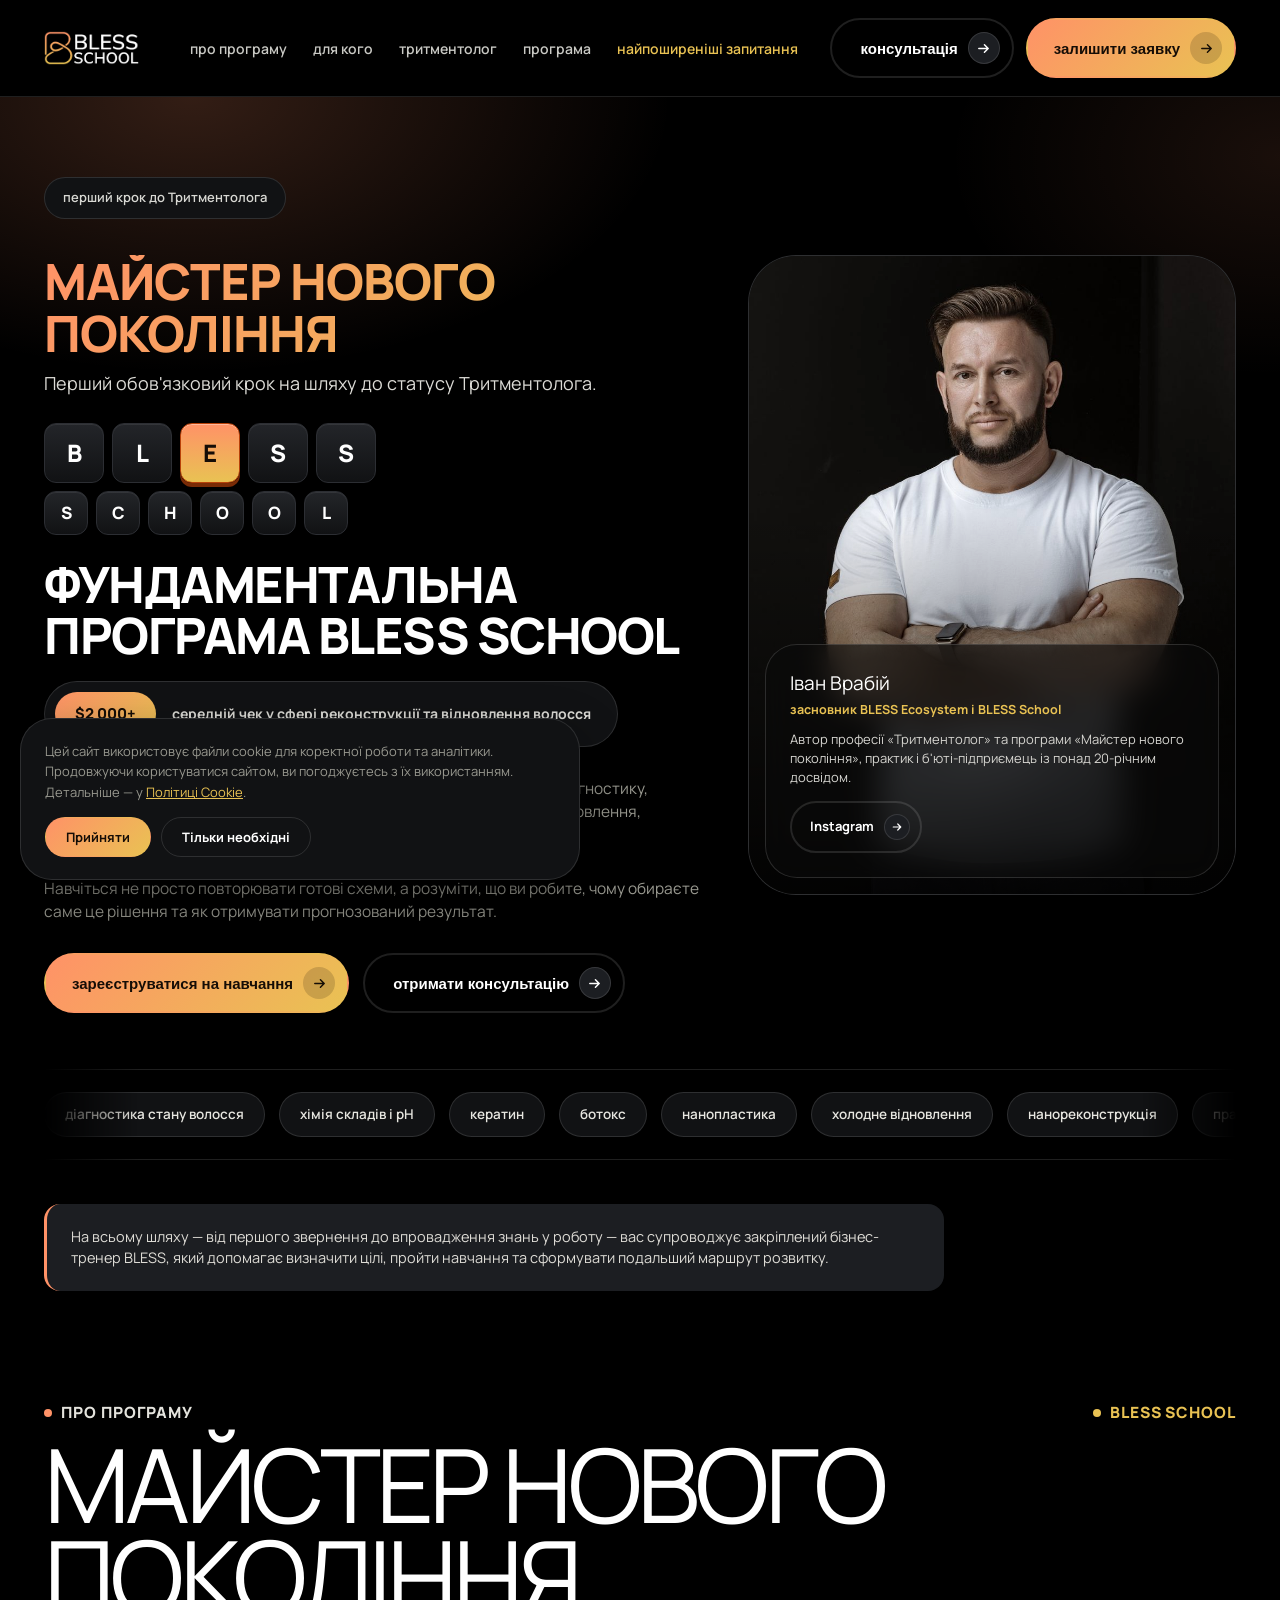
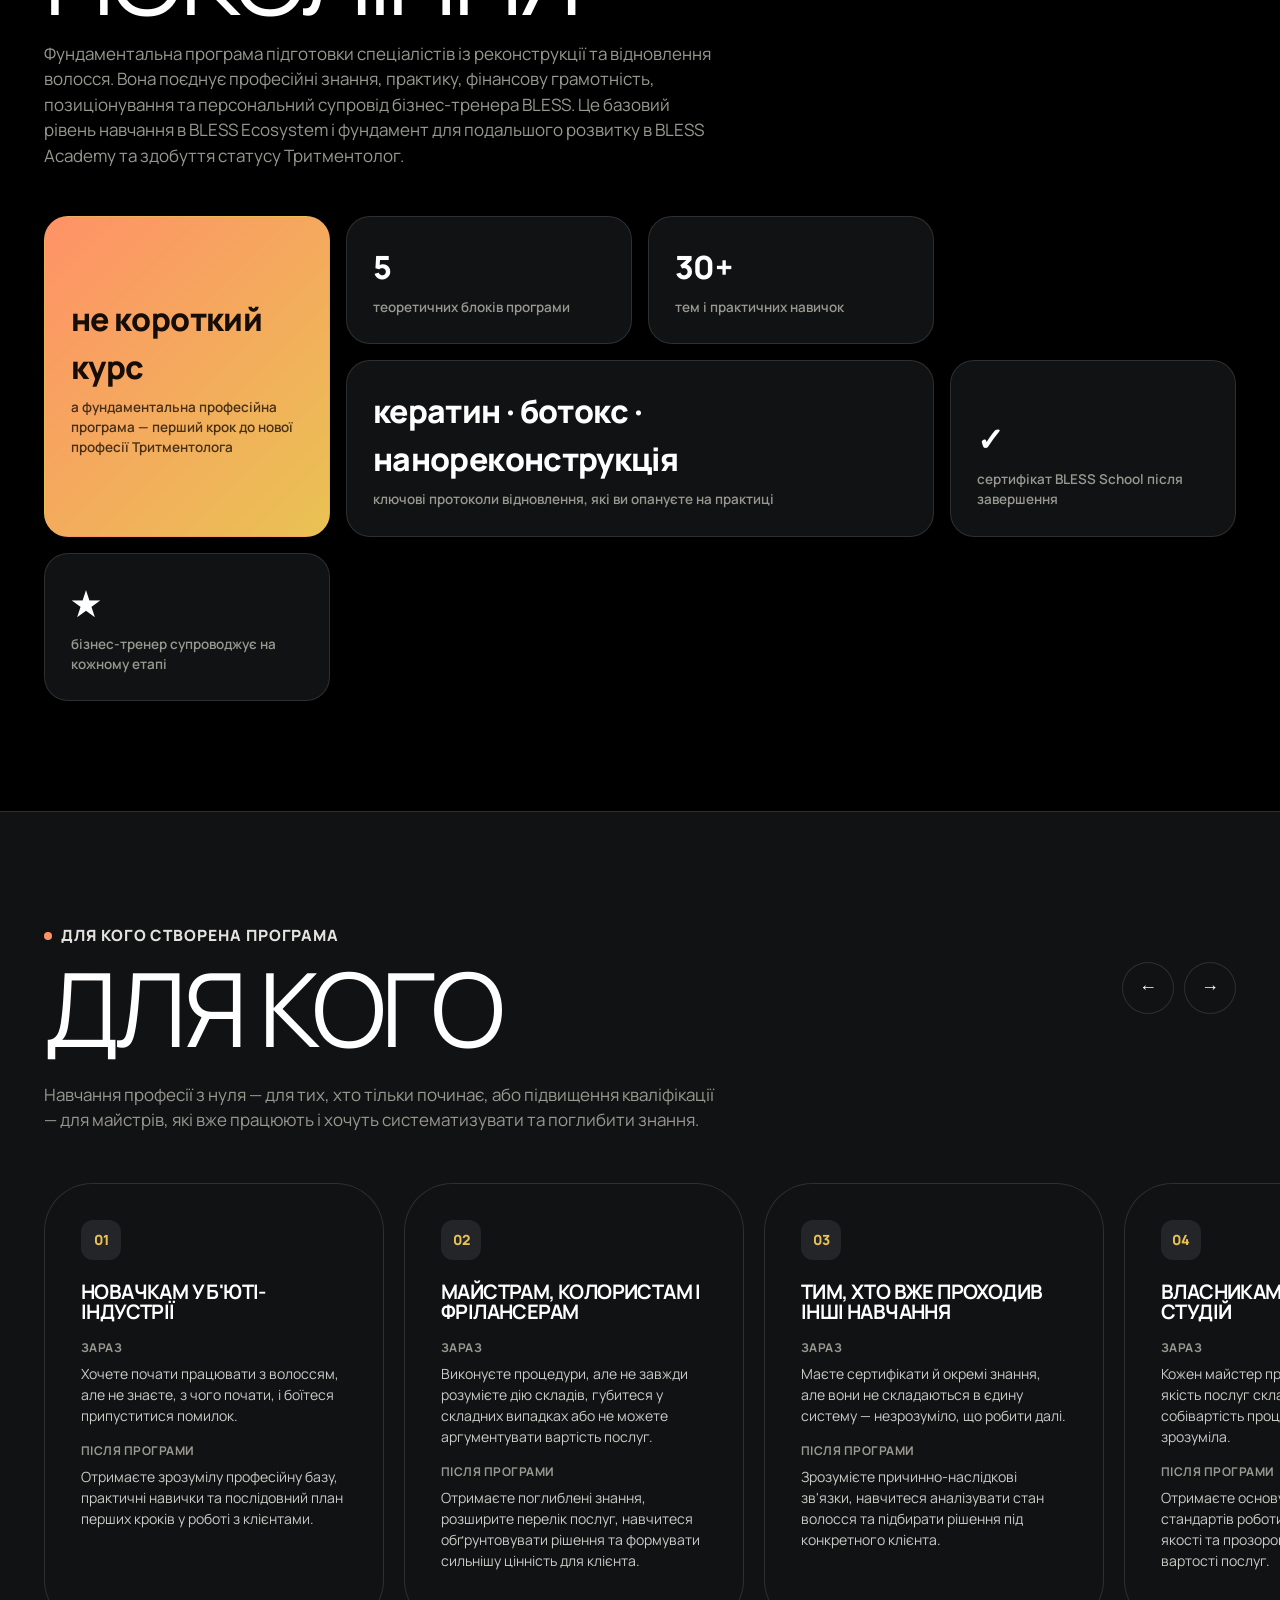
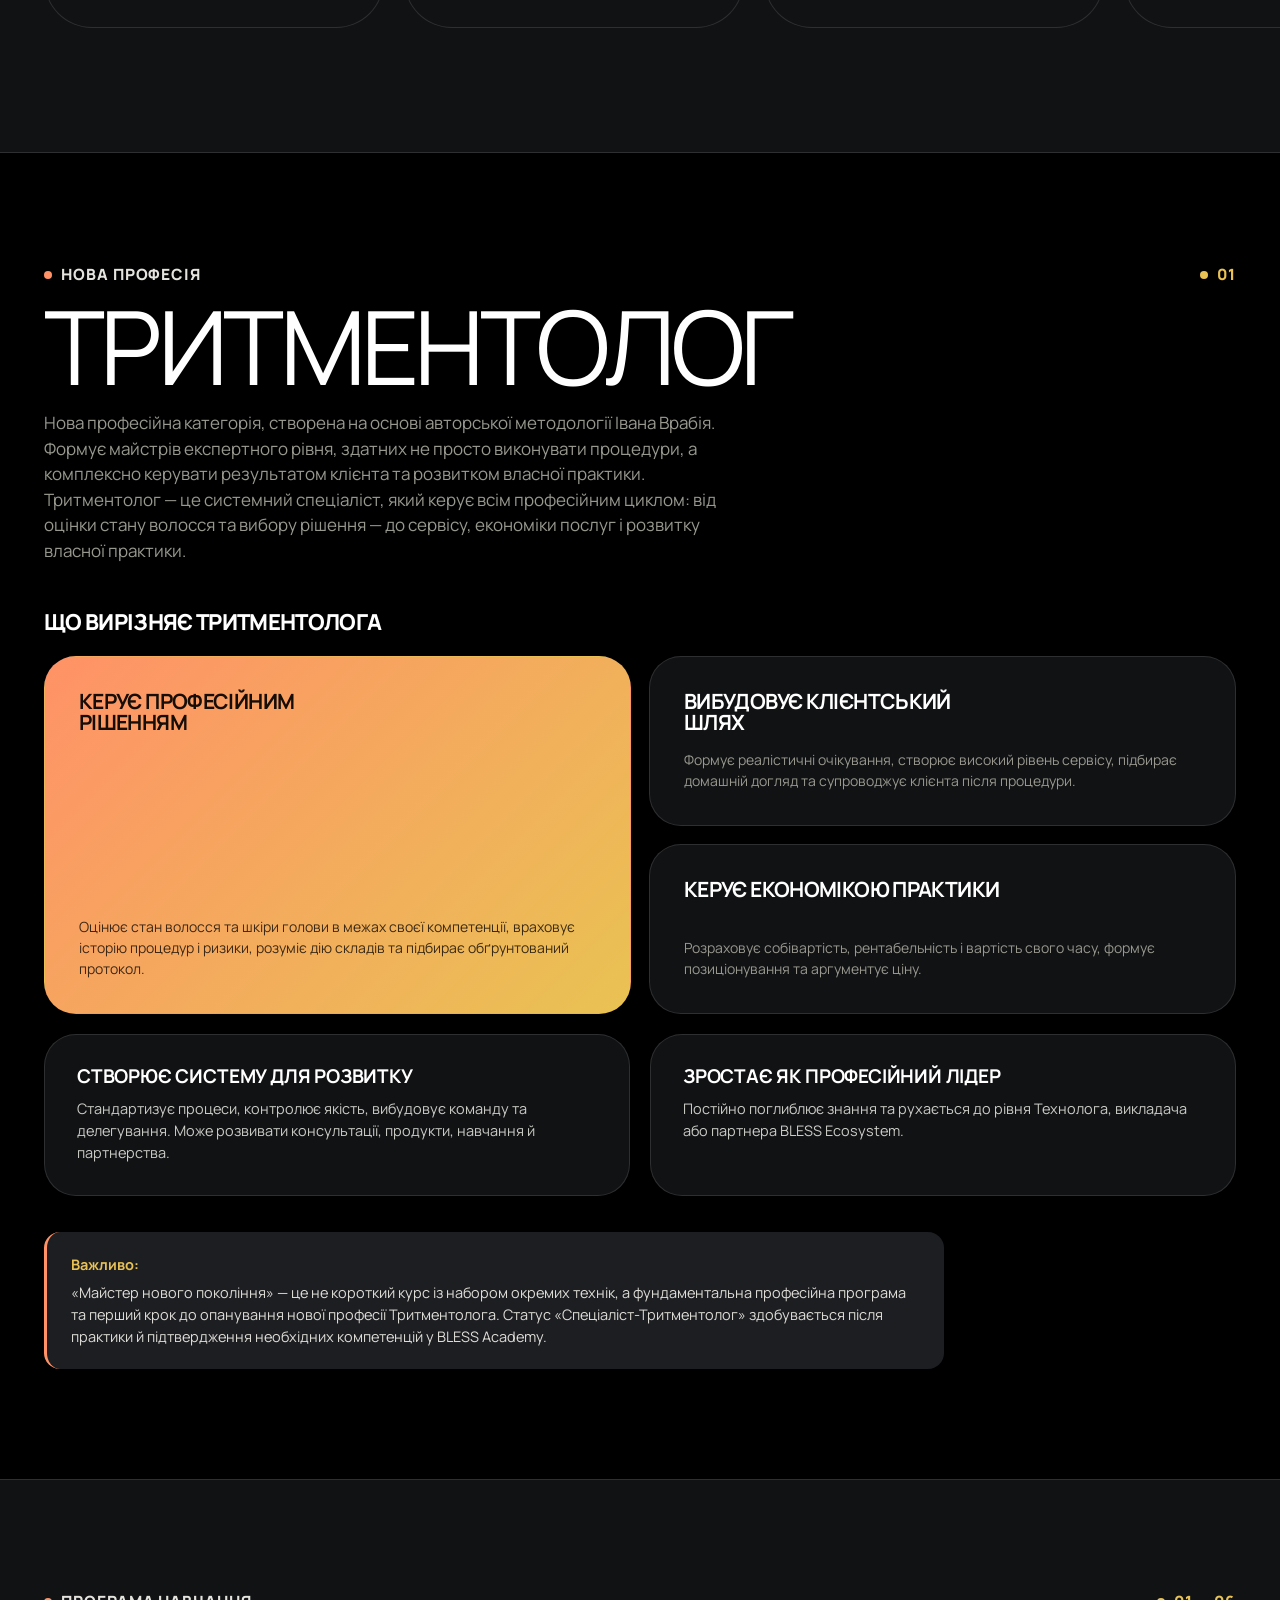
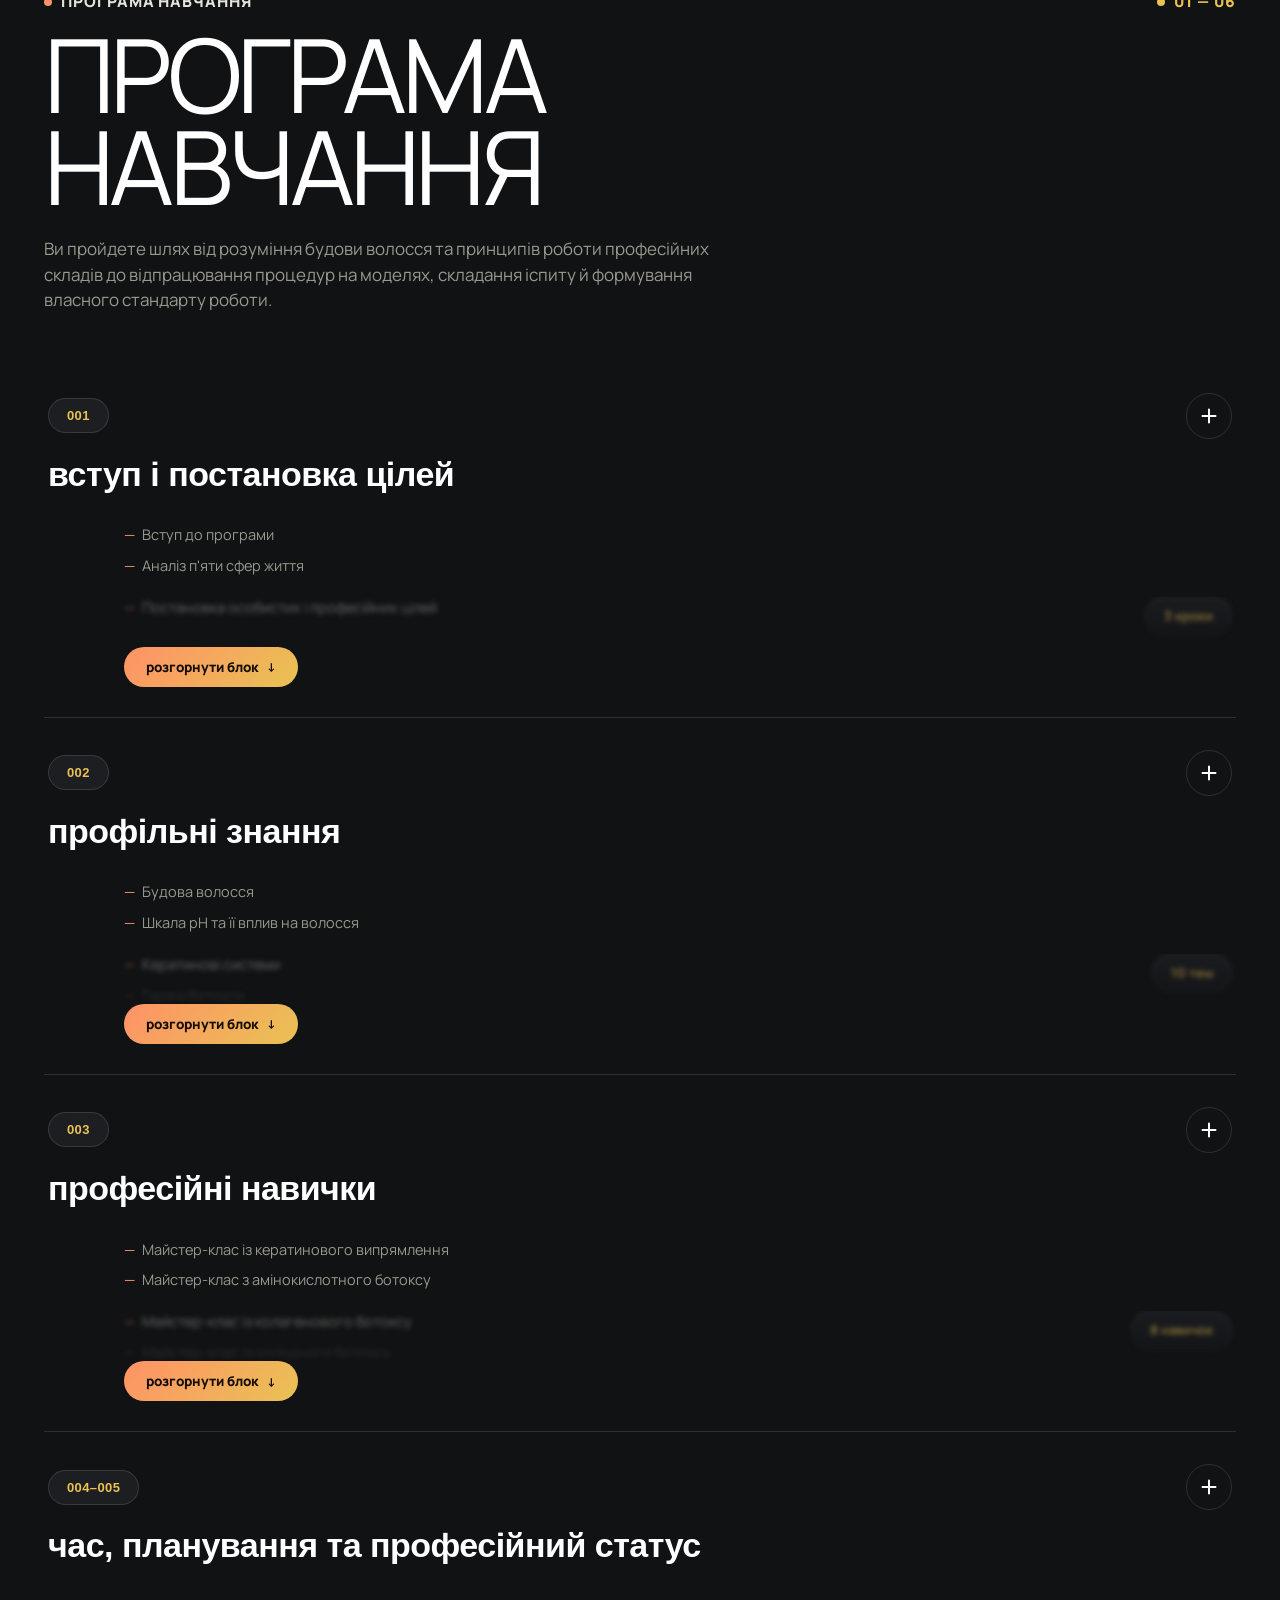
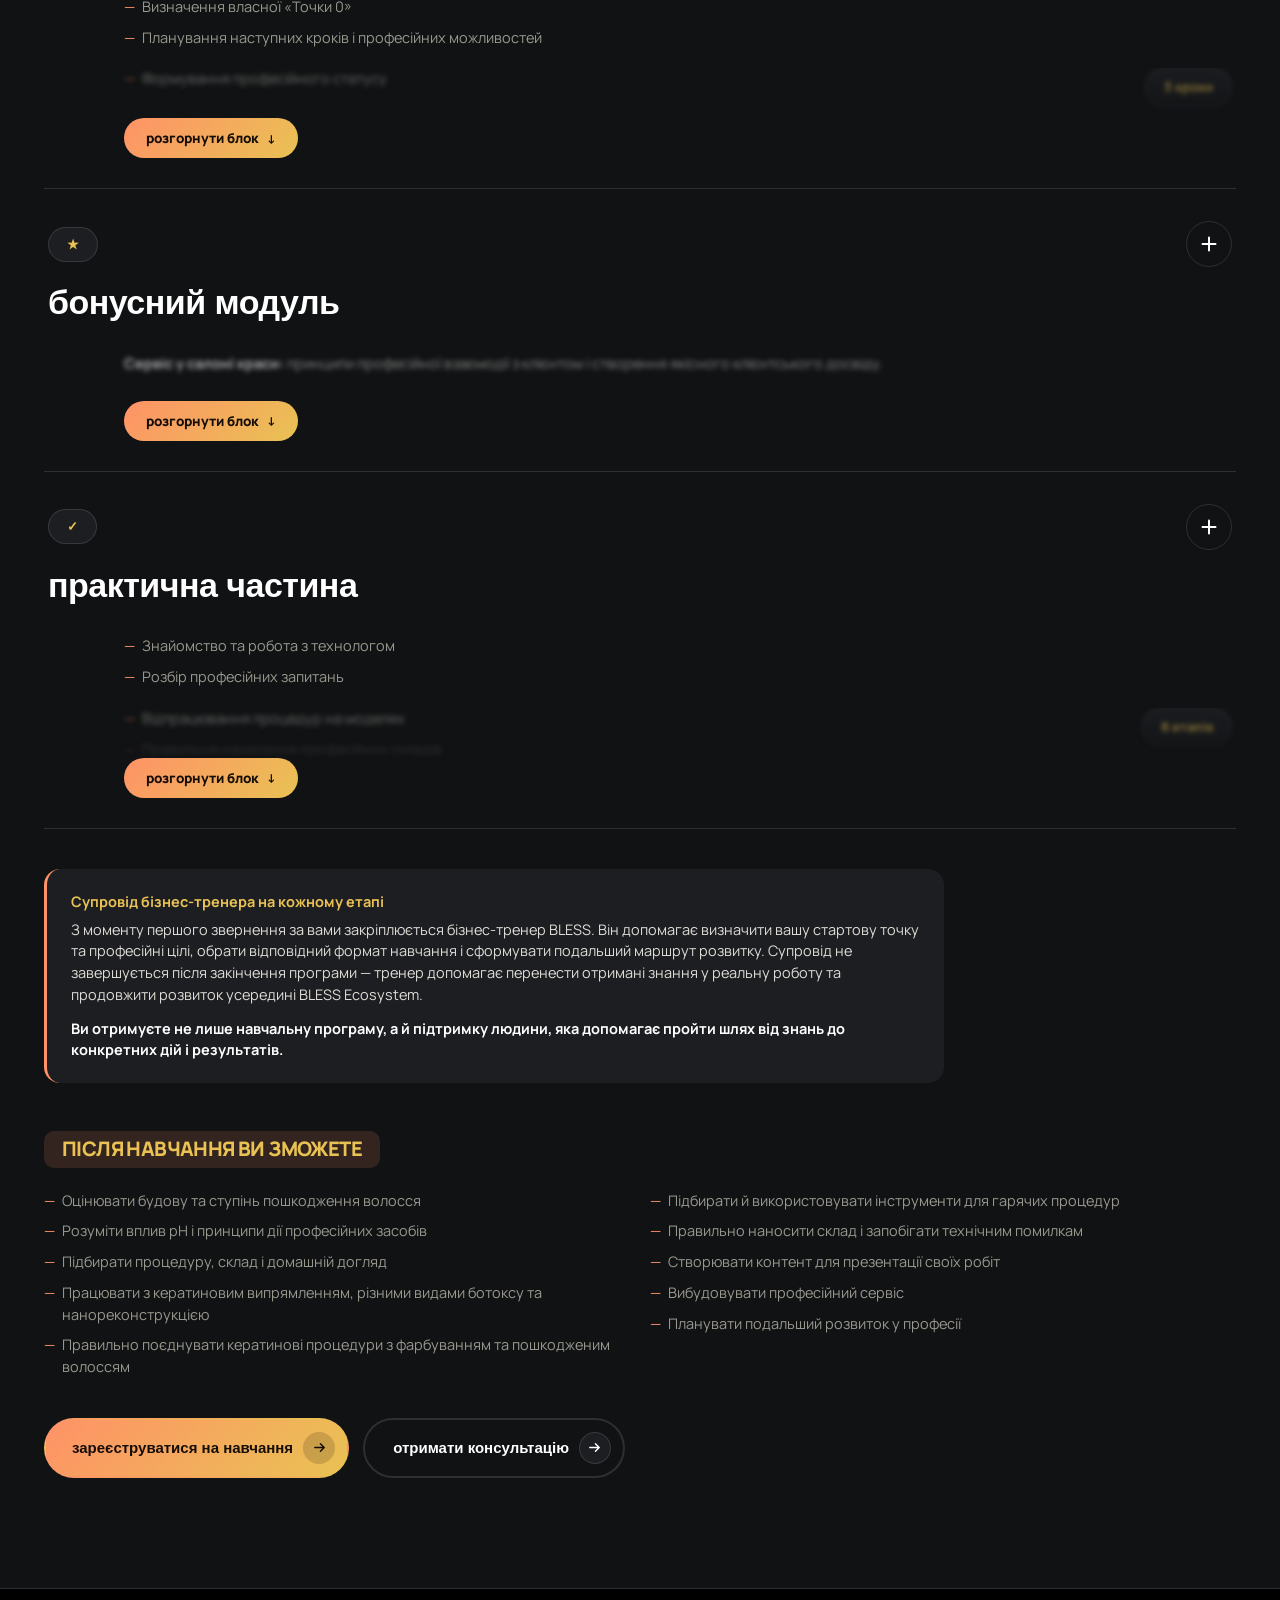
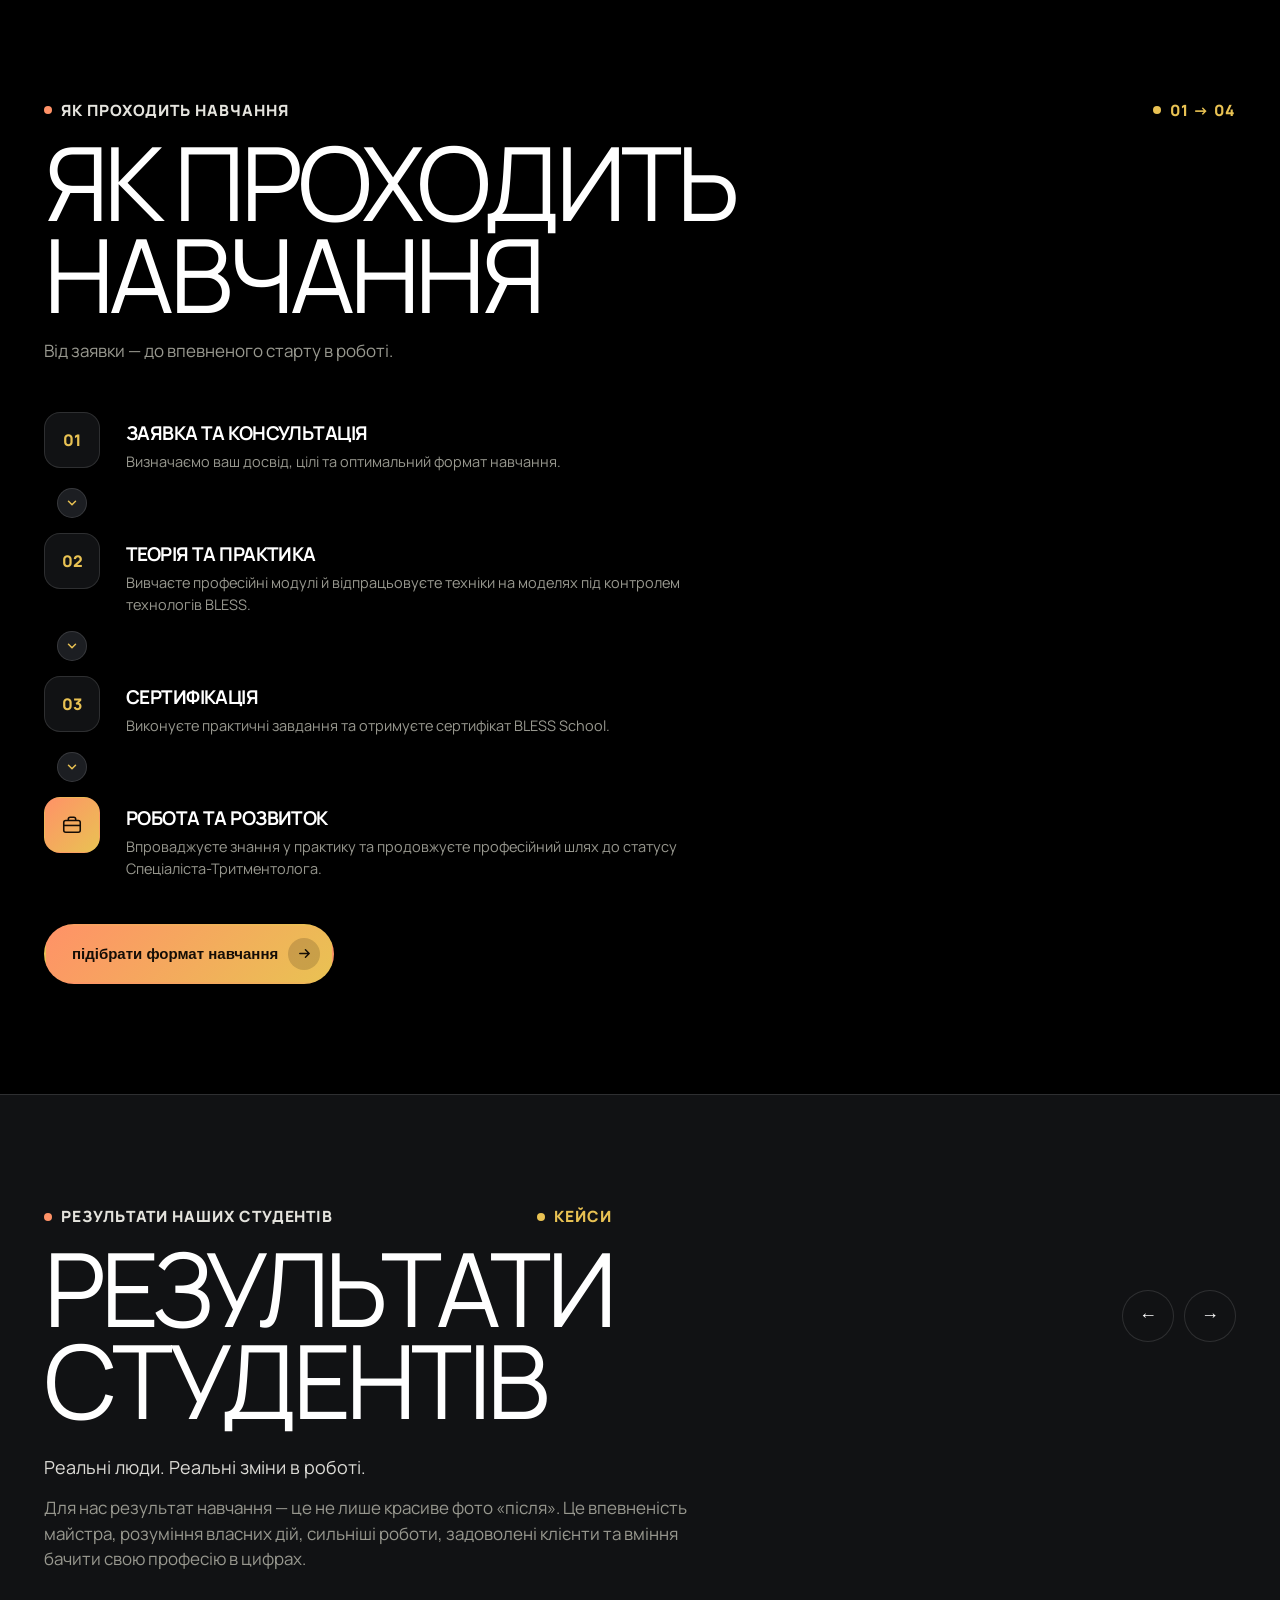
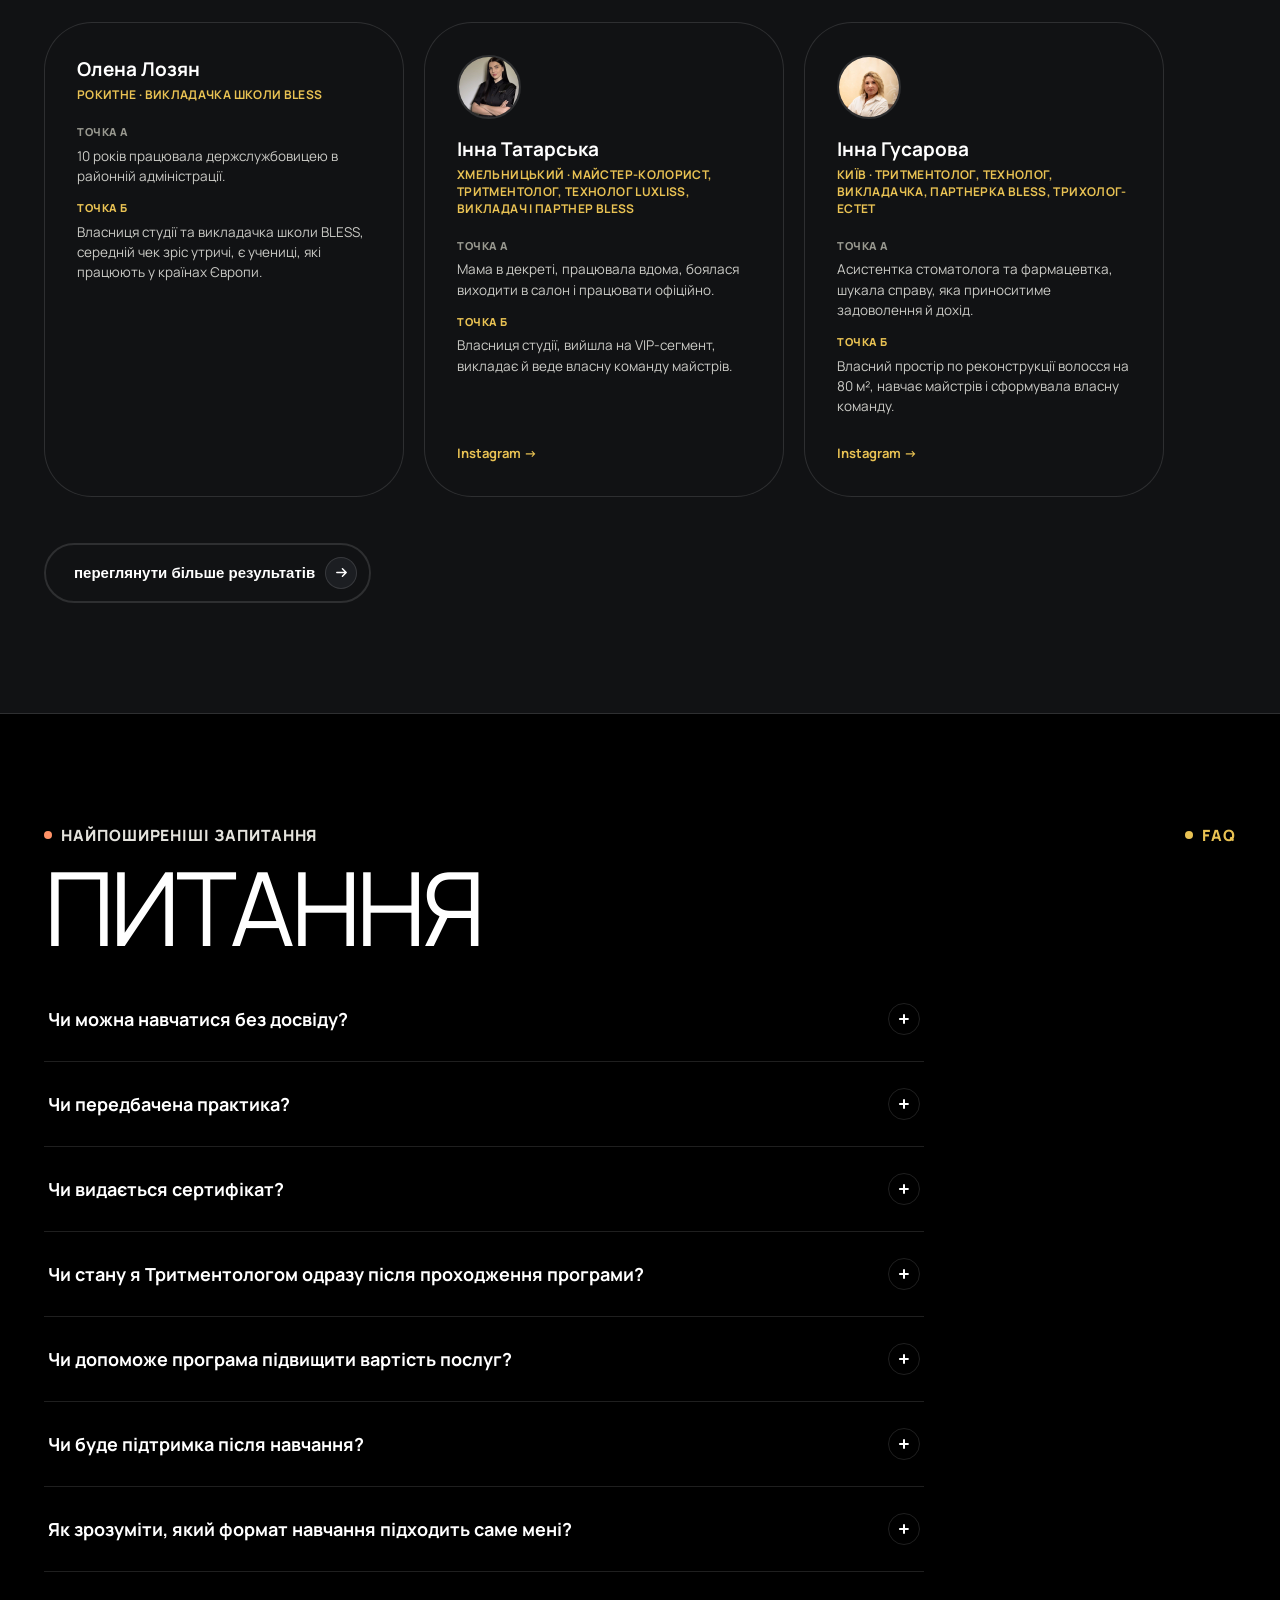
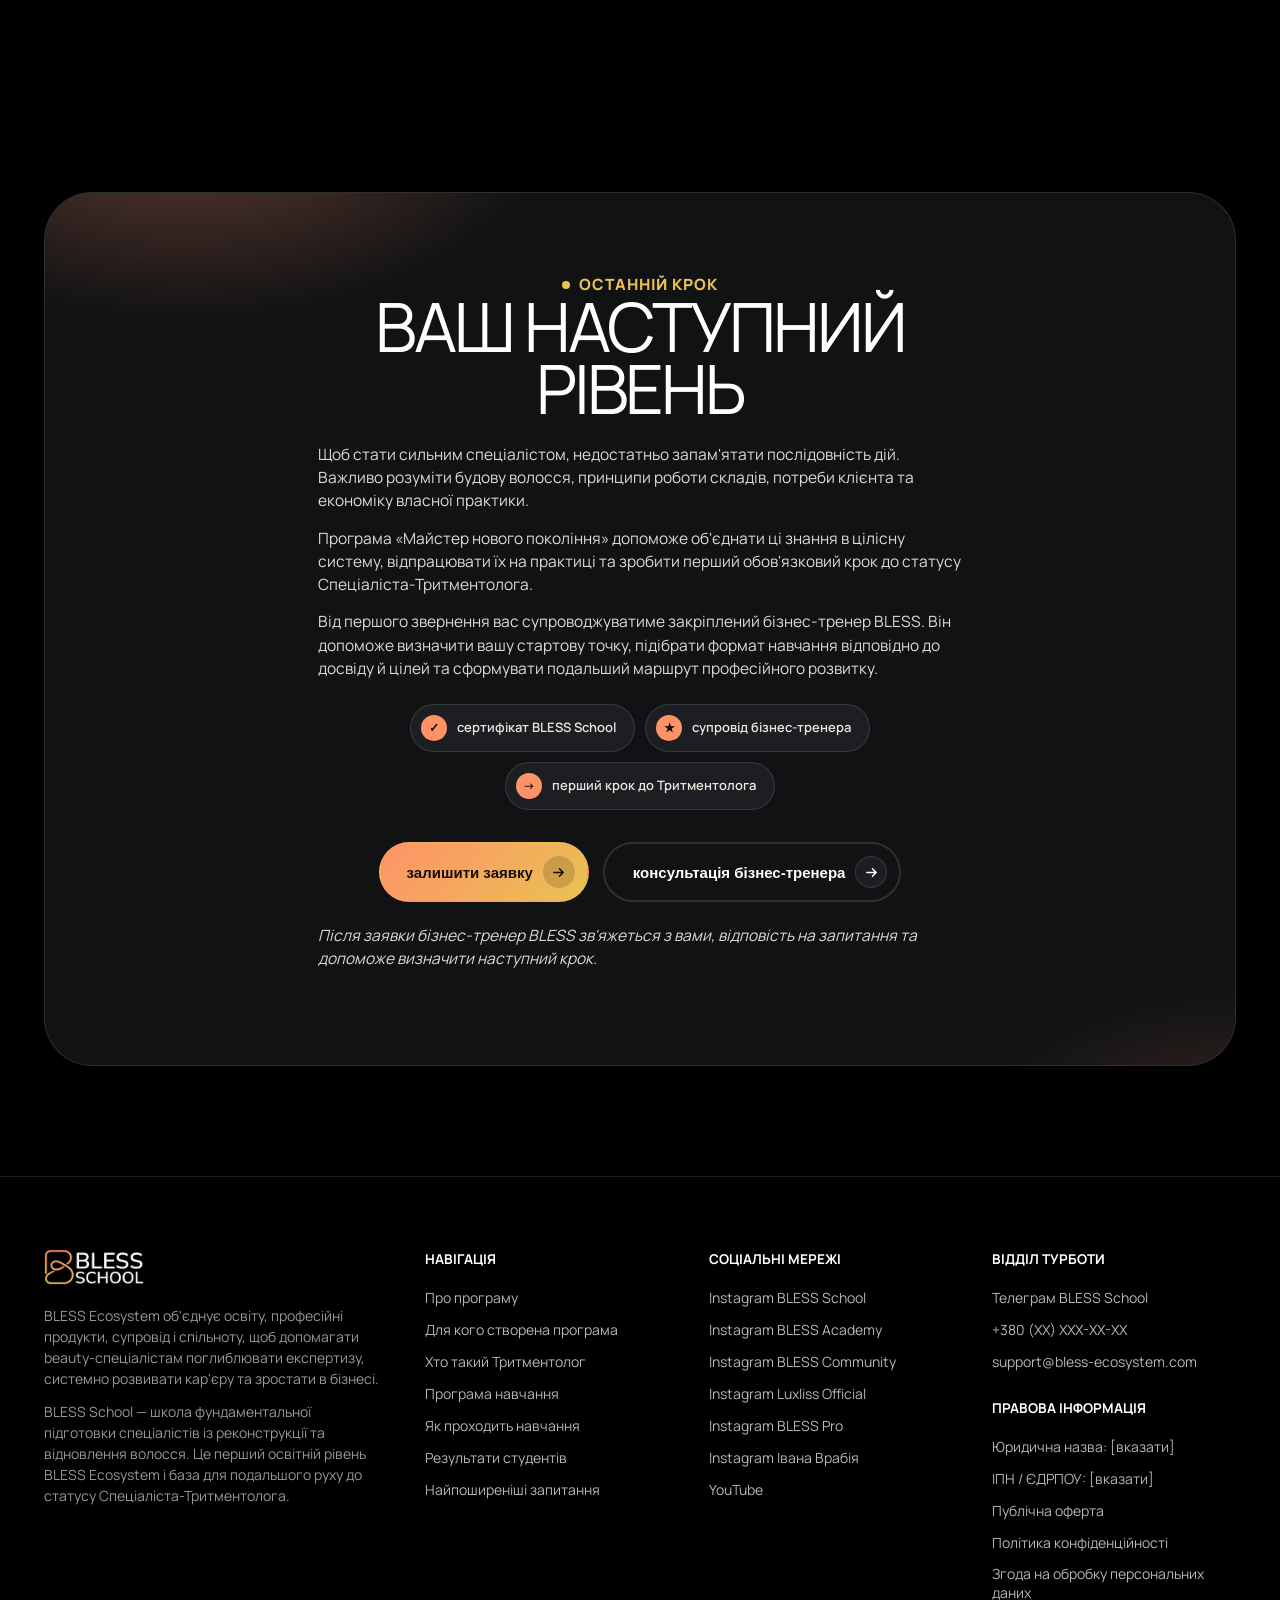
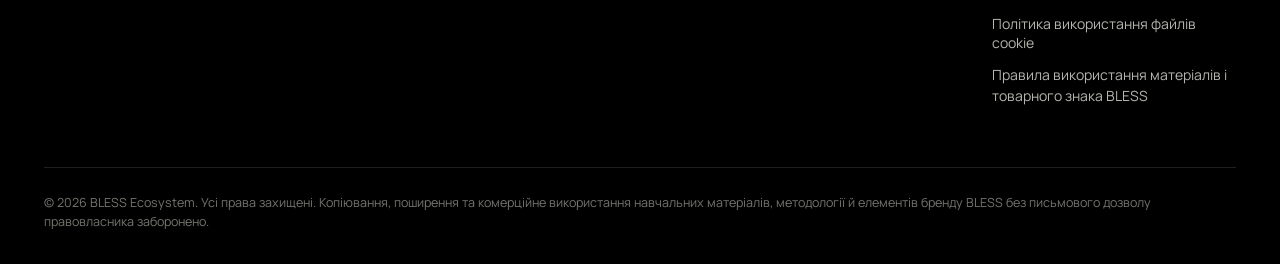
==== bless-school-deploy/index.html @ 89de27fa "Add files via upload" ====
<!DOCTYPE html>
<html lang="uk">
<head>
<meta charset="UTF-8">
<meta name="viewport" content="width=device-width, initial-scale=1.0">
<title>BLESS School — Майстер нового покоління</title>
<link rel="preconnect" href="https://fonts.googleapis.com">
<link href="https://fonts.googleapis.com/css2?family=Manrope:wght@400;500;600;700;800&display=swap" rel="stylesheet">
<style>
  :root{
    --black:#000000;
    --panel:#111214;
    --panel-2:#1c1e22;
    --panel-3:#232529;
    --line:rgba(255,255,255,0.12);
    --line-strong:rgba(255,255,255,0.22);
    --orange:#FF9267;
    --orange-2:#E9C253;
    --orange-soft:rgba(255,146,103,0.14);
    --grad-brand:linear-gradient(135deg, var(--orange), var(--orange-2));
    --white:#ffffff;
    --muted:#98988f;
    --ink:#150d06;
    --r-xl:48px; --r-lg:32px; --r-md:24px; --r-sm:16px; --pill:100px;
    --maxw:1240px;
    --ease:cubic-bezier(.16,.84,.44,1);
  }
  *{box-sizing:border-box; margin:0; padding:0;}
  html{scroll-behavior:smooth;}
  body{
    background:var(--black);
    color:var(--white);
    font-family:'Manrope', sans-serif;
    line-height:1.5;
    -webkit-font-smoothing:antialiased;
    overflow-x:hidden;
  }
  h1,h2,h3,h4{
    font-family:'Manrope', sans-serif;
    font-weight:800;
    line-height:1.02;
    letter-spacing:-0.03em;
    text-transform:uppercase;
  }
  a{color:inherit; text-decoration:none;}
  ul{list-style:none;}
  img{max-width:100%; display:block;}
  .wrap{max-width:var(--maxw); margin:0 auto; padding:0 24px;}
  section{padding:110px 0; position:relative;}
  section[id]{scroll-margin-top:100px;}

  /* accessibility / reading comfort */
  a:focus-visible, button:focus-visible, input:focus-visible{
    outline:2px solid var(--orange); outline-offset:3px; border-radius:6px;
  }
  @media (prefers-reduced-motion: reduce){
    *, *::before, *::after{
      animation-duration:.001ms !important; animation-iteration-count:1 !important;
      transition-duration:.001ms !important; scroll-behavior:auto !important;
    }
  }

  /* GIANT DISPLAY TITLE — used across all major section headings */
  .giant{
    font-weight:400; letter-spacing:-0.045em; line-height:0.9;
    font-size:clamp(40px,8vw,120px); text-transform:uppercase; margin-bottom:18px;
  }
  .section-sub{color:var(--muted); font-size:17px; max-width:680px; margin-bottom:48px;}
  .eyebrow-row{display:flex; justify-content:space-between; align-items:flex-end; margin-bottom:14px; flex-wrap:wrap; gap:12px;}
  .eyebrow{color:#e4e3dd; font-weight:800; font-size:15.5px; letter-spacing:0.06em; text-transform:uppercase; display:inline-flex; align-items:center; gap:9px;}
  .eyebrow::before{content:""; width:8px; height:8px; border-radius:50%; background:var(--orange); display:inline-block; flex-shrink:0;}
  .eyebrow.orange{color:var(--orange-2);}
  .eyebrow.orange::before{background:var(--orange-2);}

  /* REVEAL */
  [data-reveal]{opacity:0; transform:translateY(28px); transition:opacity .8s var(--ease), transform .8s var(--ease);}
  [data-reveal].in-view{opacity:1; transform:translateY(0);}

  /* BUTTONS — icon lives inside the pill, hover slides icon + lifts + lightens */
  .btn{
    display:inline-flex; align-items:center; justify-content:center; gap:10px;
    padding:12px 12px 12px 26px; border-radius:var(--pill); font-weight:700; font-size:15px;
    cursor:pointer; border:2px solid transparent; transition:.3s var(--ease); white-space:nowrap;
  }
  .btn-icon{
    display:inline-flex; align-items:center; justify-content:center;
    width:32px; height:32px; border-radius:50%; background:rgba(255,255,255,0.16); flex-shrink:0;
    transition:.3s var(--ease);
  }
  .btn-icon svg{width:15px; height:15px; transition:transform .3s var(--ease);}
  .btn-primary{background:var(--grad-brand); color:var(--ink); font-weight:800;}
  .btn-primary .btn-icon{background:rgba(21,13,6,0.16);}
  .btn-primary:hover{filter:brightness(1.06); transform:translateY(-3px); box-shadow:0 12px 28px rgba(255,146,103,0.38);}
  .btn-primary:hover .btn-icon{transform:translateX(3px); background:rgba(21,13,6,0.24);}
  .btn-outline{background:transparent; color:var(--white); border-color:var(--line); padding-left:28px;}
  .btn-outline .btn-icon{background:var(--panel-2); border:1px solid var(--line);}
  .btn-outline:hover{border-color:var(--orange); color:var(--white); transform:translateY(-3px); background:rgba(255,146,103,0.08);}
  .btn-outline:hover .btn-icon{background:var(--orange); border-color:var(--orange); color:var(--ink); transform:translateX(3px);}
  .btn-row{display:flex; gap:14px; flex-wrap:wrap; align-items:center;}

  /* KEYCAP */
  .keycap{
    border-radius:12px; flex-shrink:0;
    background:linear-gradient(180deg,var(--panel-3),var(--panel));
    border:1px solid #2c2e33;
    display:flex; align-items:center; justify-content:center;
    font-weight:800; color:var(--white);
    box-shadow: inset 0 1px 0 rgba(255,255,255,0.08), 0 4px 0 rgba(0,0,0,0.5);
    transition:transform .4s var(--ease);
  }
  .keycap.orange{background:linear-gradient(180deg,var(--orange),var(--orange-2)); color:var(--ink); border-color:#b84109; box-shadow: inset 0 1px 0 rgba(255,255,255,0.35), 0 4px 0 #7a2b06;}
  .keycap:hover{transform:translateY(-4px);}

  /* HEADER */
  header{
    position:sticky; top:0; z-index:50;
    background:rgba(0,0,0,0.82); backdrop-filter:blur(12px);
    border-bottom:1px solid var(--line);
  }
  .nav{display:flex; align-items:center; justify-content:space-between; padding:18px 24px; max-width:var(--maxw); margin:0 auto;}
  .logo{font-size:21px; font-weight:800; letter-spacing:-0.02em; text-transform:none;}
  .logo span{color:var(--orange);}
  .logo-link{display:flex; align-items:center;}
  .logo-img{height:34px; width:auto; display:block;}
  .nav-right{display:flex; align-items:center; gap:32px;}
  .nav-links{display:flex; gap:26px; font-size:14px; font-weight:600; color:#c9c9c4;}
  .nav-links a{transition:.2s;}
  .nav-links a:hover{color:var(--orange-2);}
  .nav-links a.active{color:var(--orange-2);}
  .nav-cta{display:flex; gap:12px;}
  .burger{display:none; flex-direction:column; gap:5px; cursor:pointer; background:none; border:none; position:relative; z-index:61; padding:6px;}
  .burger span{width:22px; height:2px; background:var(--white); display:block; transition:.3s var(--ease);}

  /* HERO */
  .hero{
    padding:80px 0 0;
    position:relative; overflow:hidden;
    background:
      radial-gradient(ellipse 800px 460px at 15% 0%, rgba(255,146,103,0.20), transparent 60%),
      radial-gradient(ellipse 600px 400px at 100% 5%, rgba(255,146,103,0.10), transparent 55%),
      var(--black);
  }
  .hero-top{display:flex; justify-content:space-between; align-items:center; margin-bottom:36px; gap:20px; flex-wrap:wrap;}
  .hero-badge{
    background:var(--panel); border:1px solid var(--line); border-radius:var(--pill); padding:10px 18px;
    font-size:13px; font-weight:600; color:#d8d8d3;
  }

  .hero-grid{display:grid; grid-template-columns:1.15fr 0.85fr; gap:44px; align-items:start;}

  /* HERO KEYCAP WORD ART */
  .kw-row{display:flex; gap:8px; flex-wrap:wrap;}
  .kw-row .keycap{width:60px; height:60px; font-size:24px;}
  .kw-row.small .keycap{width:44px; height:44px; font-size:17px;}
  @keyframes floaty{0%,100%{transform:translateY(0);} 50%{transform:translateY(-8px);}}
  .kw-row .keycap{animation:floaty 4.5s ease-in-out infinite;}
  .kw-row .keycap:nth-child(2n){animation-delay:.3s;}
  .kw-row .keycap:nth-child(3n){animation-delay:.6s;}
  .kw-row .keycap:nth-child(4n){animation-delay:.9s;}

  .hero-kicker{
    font-size:clamp(30px,4.6vw,50px); font-weight:800; text-transform:uppercase; letter-spacing:-0.02em;
    line-height:1.05; margin-bottom:10px;
    background:var(--grad-brand); -webkit-background-clip:text; background-clip:text; color:transparent;
  }
  .hero h1{font-size:clamp(32px,4.6vw,50px); margin:24px 0 20px; font-weight:800;}
  .hero-lead{font-size:18px; color:#dcdbd6; margin-bottom:26px;}
  .hero-desc{font-size:15.5px; color:var(--muted); margin-bottom:30px;}
  .stat-card{
    display:inline-flex; align-items:center; gap:16px;
    background:var(--panel); border:1px solid var(--line); border-radius:var(--pill);
    padding:10px 26px 10px 10px; margin-bottom:30px;
  }
  .stat-card .num{
    background:var(--grad-brand); color:var(--ink); font-weight:800; font-size:15px;
    border-radius:var(--pill); padding:11px 20px; white-space:nowrap;
  }
  .stat-card span{font-size:14px; color:#dcdbd6; font-weight:700;}

  /* HERO PHOTO */
  .hero-photo{
    position:relative; border-radius:var(--r-xl); overflow:hidden;
    min-height:640px; background:var(--panel); border:1px solid var(--line);
  }
  .hero-photo img{position:absolute; inset:0; width:100%; height:100%; object-fit:cover; filter:saturate(0.9) contrast(1.05);}
  .hero-photo::after{
    content:""; position:absolute; inset:0;
    background:linear-gradient(180deg, rgba(0,0,0,0) 40%, rgba(0,0,0,0.85) 100%);
  }
  .hero-photo-plate{
    position:absolute; left:16px; right:16px; bottom:16px; z-index:2;
    background:rgba(10,10,10,0.6); backdrop-filter:blur(16px); -webkit-backdrop-filter:blur(16px);
    border:1px solid rgba(255,255,255,0.14); border-radius:var(--r-lg);
    padding:24px;
  }
  .hero-photo-plate .expert-name{font-size:19px; margin-bottom:4px;}
  .hero-photo-plate .expert-role{color:var(--orange-2); font-size:12.5px; font-weight:700; margin-bottom:10px;}
  .hero-photo-plate p{color:#d6d5d0; font-size:13px; margin-bottom:14px; line-height:1.45;}
  .hero-photo-plate .btn{padding:11px 10px 11px 18px; font-size:13px;}
  .hero-photo-plate .btn-icon{width:26px; height:26px;}
  .hero-photo-plate .btn-icon svg{width:12px; height:12px;}

  /* MARQUEE */
  .marquee-wrap{
    overflow:hidden; margin-top:56px; border-top:1px solid var(--line); border-bottom:1px solid var(--line);
    padding:22px 0; -webkit-mask-image:linear-gradient(90deg,transparent,#000 8%,#000 92%,transparent);
    mask-image:linear-gradient(90deg,transparent,#000 8%,#000 92%,transparent);
  }
  .marquee-track{display:flex; gap:14px; width:max-content; animation:marquee 28s linear infinite;}
  .marquee-wrap:hover .marquee-track{animation-play-state:paused;}
  @keyframes marquee{from{transform:translateX(0);} to{transform:translateX(-50%);}}
  .pill{
    background:var(--panel); border:1px solid var(--line); border-radius:var(--pill);
    padding:11px 20px; font-size:13.5px; font-weight:600; color:#e7e6e0; white-space:nowrap;
  }

  /* highlighted heading — marks copy the source doc flagged to stand out visually */
  .hl-heading{
    display:inline-block; background:var(--orange-soft); color:var(--orange-2);
    padding:8px 18px; border-radius:10px; margin:48px 0 22px; font-size:20px;
  }
  .accent-note{
    display:flex; gap:14px; background:var(--panel-2); border-left:3px solid var(--orange);
    border-radius:var(--r-sm); padding:22px 24px; font-size:14.5px; color:#dedcd6;
  }

  /* GENERIC GRID */
  .grid-3{display:grid; grid-template-columns:repeat(3,1fr); gap:20px;}
  .grid-2{display:grid; grid-template-columns:repeat(2,1fr); gap:20px;}
  .card{
    background:var(--panel); border:1px solid var(--line); border-radius:var(--r-lg);
    padding:32px; transition:.35s var(--ease);
  }
  .card:hover{border-color:rgba(255,146,103,0.5); transform:translateY(-6px); background:var(--panel-2);}
  .card .cnum{margin-bottom:20px; width:44px; height:44px; font-size:15px;}
  .card h4{font-size:19px; margin-bottom:12px; font-weight:700; letter-spacing:-0.01em;}
  .card .label{color:var(--muted); font-size:12.5px; font-weight:700; text-transform:uppercase; letter-spacing:.04em; margin-bottom:6px;}
  .card p{color:#cbcbc6; font-size:14.5px;}
  .card p + .label{margin-top:18px;}

  /* BENTO (три принципи / переваги) */
  .bento{
    display:grid; grid-template-columns:1fr 1fr; grid-template-rows:auto auto; gap:18px;
  }
  .bento .b-tall{grid-row:1/3;}
  .bento .b-card{
    background:var(--panel); border:1px solid var(--line); border-radius:var(--r-lg);
    padding:34px; display:flex; flex-direction:column; justify-content:space-between; min-height:170px;
    transition:.35s var(--ease);
  }
  .bento .b-card:hover{border-color:rgba(255,146,103,0.5); background:var(--panel-2);}
  .bento .b-card.orange{background:linear-gradient(135deg,var(--orange),var(--orange-2)); border-color:transparent;}
  .bento .b-card.orange p, .bento .b-card.orange h4{color:var(--ink);}
  .bento .b-card.orange p{opacity:.82;}
  .b-card h4{font-size:21px; margin-bottom:14px; font-weight:700; max-width:320px;}
  .b-card p{color:var(--muted); font-size:14px;}

  /* STATS BENTO */
  .stat-bento{display:grid; grid-template-columns:repeat(4,1fr); gap:16px;}
  .stat-bento .s-cell{
    background:var(--panel); border:1px solid var(--line); border-radius:var(--r-md);
    padding:26px; min-height:120px; display:flex; flex-direction:column; justify-content:flex-end;
    transition:.3s var(--ease);
  }
  .stat-bento .s-cell:hover{border-color:rgba(255,146,103,0.5); transform:translateY(-4px);}
  .stat-bento .s-cell .big{font-size:32px; font-weight:800; margin-bottom:6px; letter-spacing:-0.02em;}
  .stat-bento .s-cell .desc{font-size:13.5px; color:var(--muted); font-weight:600;}
  .stat-bento .s-cell.wide{grid-column:span 2;}
  .stat-bento .s-cell.tall{grid-row:span 2; justify-content:center;}
  .stat-bento .s-cell.highlight{background:linear-gradient(135deg,var(--orange),var(--orange-2)); border-color:transparent;}
  .stat-bento .s-cell.highlight .desc{color:rgba(21,13,6,0.78);}
  .stat-bento .s-cell.highlight .big{color:var(--ink);}

  /* CAROUSEL (для кого) */
  .carousel-head{display:flex; justify-content:space-between; align-items:center; margin-bottom:28px; gap:20px; flex-wrap:wrap;}
  .carousel-arrows{display:flex; gap:10px;}
  .carousel-arrows button{
    width:52px; height:52px; border-radius:50%; background:var(--panel); border:1px solid var(--line);
    color:var(--white); font-size:18px; cursor:pointer; transition:.25s var(--ease);
  }
  .carousel-arrows button:hover{background:var(--orange); border-color:var(--orange); color:var(--ink); transform:scale(1.06);}
  /* carousel bleeds to the viewport edge so the next card always peeks — aligns
     its left edge with .wrap's content edge, but has no right constraint */
  .carousel-bleed{
    padding-left:max(24px, calc((100vw - var(--maxw)) / 2 + 24px));
  }
  .carousel-track{
    display:flex; gap:20px; overflow-x:auto; scroll-snap-type:x mandatory; padding:2px 24px 14px 0;
    scrollbar-width:none;
  }
  .carousel-track::-webkit-scrollbar{display:none;}
  .carousel-end-spacer{flex:0 0 1px;}
  .persona-card{
    scroll-snap-align:start; flex:0 0 340px;
    background:var(--panel); border:1px solid var(--line); border-radius:var(--r-xl);
    padding:36px; transition:.3s var(--ease);
  }
  .persona-card:hover{border-color:rgba(255,146,103,0.5); background:var(--panel-2);}
  .persona-idx{
    display:inline-flex; align-items:center; justify-content:center; width:40px; height:40px;
    border-radius:12px; background:var(--panel-3); color:var(--orange-2); font-weight:800; font-size:14px; margin-bottom:22px;
  }
  .persona-card h4{font-size:20px; margin-bottom:16px; font-weight:700;}
  .persona-card .label{color:var(--muted); font-size:12px; font-weight:700; text-transform:uppercase; letter-spacing:.04em; margin-bottom:6px;}
  .persona-card p{color:#cbcbc6; font-size:14px;}
  .persona-card p + .label{margin-top:16px;}

  /* RESULTS CAROUSEL — real student cases (Точка А / Точка Б) */
  .result-card-v2{
    scroll-snap-align:start; flex:0 0 360px;
    background:var(--panel); border:1px solid var(--line); border-radius:var(--r-xl);
    padding:32px; transition:.3s var(--ease); display:flex; flex-direction:column;
  }
  .result-card-v2:hover{border-color:rgba(255,146,103,0.5); background:var(--panel-2);}
  .result-card-v2 .rc-photo{width:64px; height:64px; border-radius:50%; object-fit:cover; margin-bottom:16px; border:2px solid var(--line); flex-shrink:0;}
  .result-card-v2 .rc-name{font-size:19px; font-weight:700; color:var(--white); margin-bottom:4px;}
  .result-card-v2 .rc-meta{color:var(--orange-2); font-size:12px; font-weight:700; margin-bottom:20px; text-transform:uppercase; letter-spacing:.03em; line-height:1.4;}
  .result-card-v2 .rc-point{margin-bottom:14px;}
  .result-card-v2 .rc-point:nth-of-type(2){margin-bottom:18px;}
  .result-card-v2 .rc-point .label{color:var(--muted); font-size:11px; font-weight:800; text-transform:uppercase; letter-spacing:.05em; margin-bottom:5px; display:block;}
  .result-card-v2 .rc-point .label.orange{color:var(--orange-2);}
  .result-card-v2 .rc-point p{color:#cbcbc6; font-size:13.5px; line-height:1.5;}
  .result-card-v2 .rc-ig{margin-top:auto; padding-top:14px; color:var(--orange-2); font-size:13px; font-weight:700; display:inline-flex; align-items:center; gap:6px; transition:.2s;}
  .result-card-v2 .rc-ig:hover{color:var(--orange);}
  .results-dots{display:none;}

  /* PLUS / CLOSE ICON — precise CSS-drawn cross, rotates perfectly centered */
  .icon-plus{
    position:relative; border-radius:50%; border:1px solid var(--line); flex-shrink:0;
    transition:.3s var(--ease); transform-origin:center center;
  }
  .icon-plus::before, .icon-plus::after{
    content:""; position:absolute; top:50%; left:50%; background:var(--white);
    transition:background .3s var(--ease); border-radius:2px;
  }
  .icon-plus::before{width:34%; height:2px; transform:translate(-50%,-50%);}
  .icon-plus::after{width:2px; height:34%; transform:translate(-50%,-50%);}
  .is-open .icon-plus{background:var(--orange); border-color:var(--orange); transform:rotate(45deg);}
  .is-open .icon-plus::before, .is-open .icon-plus::after{background:var(--ink);}

  /* PROGRAM ACCORDION */
  .prog-item{border-bottom:1px solid var(--line);}
  .prog-head{
    display:flex; flex-direction:column; align-items:stretch; gap:18px; padding:32px 4px; cursor:pointer;
    background:none; border:none; width:100%; text-align:left;
  }
  .prog-head-top{display:flex; align-items:center; justify-content:space-between; gap:20px;}
  .prog-idx{
    display:inline-flex; align-items:center; justify-content:center; flex-shrink:0;
    background:var(--panel-2); border:1px solid var(--line); border-radius:var(--pill);
    color:var(--orange-2); font-size:13px; font-weight:800; letter-spacing:.03em;
    padding:9px 18px; transition:.3s var(--ease);
  }
  .prog-title{font-size:clamp(22px,3vw,34px); font-weight:700; color:var(--white); letter-spacing:-0.015em; line-height:1.05;}
  .prog-head .icon-plus{width:46px; height:46px;}
  .prog-item:hover .prog-title{color:var(--orange-2);}
  .prog-item:hover .prog-idx{border-color:var(--orange); color:var(--orange);}
  .prog-item.is-open .prog-idx{background:var(--orange); border-color:var(--orange); color:var(--ink);}
  .prog-body{
    max-height:58px; overflow:hidden; position:relative;
    transition:max-height .5s var(--ease), filter .4s var(--ease);
    filter:blur(2.5px);
    mask-image:linear-gradient(to bottom, rgba(0,0,0,0.85) 0%, rgba(0,0,0,0.35) 55%, rgba(0,0,0,0) 100%);
    -webkit-mask-image:linear-gradient(to bottom, rgba(0,0,0,0.85) 0%, rgba(0,0,0,0.35) 55%, rgba(0,0,0,0) 100%);
  }
  .prog-item.is-open .prog-body{filter:blur(0); mask-image:none; -webkit-mask-image:none;}
  .prog-inner{padding:0 4px 34px 80px; display:flex; gap:40px; flex-wrap:wrap; justify-content:space-between;}
  .prog-desc{flex:1; min-width:260px;}
  .prog-desc ul{display:flex; flex-direction:column; gap:9px;}
  .prog-desc li{color:var(--muted); font-size:14.5px; padding-left:18px; position:relative;}
  .prog-desc li::before{content:"—"; position:absolute; left:0; color:var(--orange);}
  .prog-count{
    flex-shrink:0; height:fit-content; background:var(--panel-2); border:1px solid var(--line);
    border-radius:var(--pill); padding:9px 18px; font-size:13px; font-weight:700; color:var(--orange-2);
  }
  .prog-result{
    margin:0 4px 34px 80px; padding:16px 22px; background:var(--orange-soft);
    border-left:3px solid var(--orange); border-radius:var(--r-sm); font-size:13.5px; color:#eaded4;
  }
  .prog-result strong{color:var(--orange-2); font-weight:800;}

  /* PROGRAM PREVIEW — first 2 sub-items always visible under each module title;
     the rest sits inside .prog-body, shown as a blurred/faded peek until expanded */
  .prog-preview{padding:0 4px 20px 80px;}
  .prog-preview .prog-desc{min-width:0;}

  /* PROGRAM EXPAND BUTTON — CTA pill under the blurred peek, toggles the same accordion */
  .prog-expand{
    display:flex; align-items:center; gap:9px; margin:-8px 4px 30px 80px;
    background:var(--grad-brand); color:var(--ink); border:none; border-radius:var(--pill);
    padding:11px 22px; font-family:'Manrope',sans-serif; font-size:13.5px; font-weight:800;
    cursor:pointer; transition:.25s var(--ease); position:relative; z-index:2;
  }
  .prog-expand:hover{transform:translateY(-1px); box-shadow:0 10px 24px rgba(255,150,60,0.28);}
  .prog-expand-arrow{display:inline-flex; transition:transform .35s var(--ease); font-size:12px;}
  .prog-item.is-open .prog-expand-arrow{transform:rotate(180deg);}
  .prog-expand .txt-open{display:none;}
  .prog-item.is-open .prog-expand .txt-closed{display:none;}
  .prog-item.is-open .prog-expand .txt-open{display:inline;}

  /* HOW IT WORKS — connected timeline */
  .timeline{position:relative;}
  .tstep{display:flex; gap:26px; align-items:flex-start;}
  .tnode{
    width:56px; height:56px; border-radius:16px; background:var(--panel); border:1px solid var(--line);
    display:flex; align-items:center; justify-content:center; font-weight:800; color:var(--orange-2);
    flex-shrink:0; font-size:16px;
  }
  .tnode.final{background:linear-gradient(135deg,var(--orange),var(--orange-2)); border-color:transparent; color:var(--ink);}
  .tnode svg{width:22px; height:22px;}
  .tcontent{padding-top:12px;}
  .tcontent h4{font-size:19px; margin-bottom:8px; font-weight:700;}
  .tcontent p{color:var(--muted); font-size:14.5px; max-width:600px;}
  .tconnect{display:flex; justify-content:flex-start; width:56px; padding:2px 0;}
  .tconnect-line{width:2px; flex:1; background:var(--line); margin:0 auto; position:relative;}
  .tconnect-inner{display:flex; flex-direction:column; align-items:center; gap:0; height:56px; justify-content:center; width:100%;}
  .tconnect-arrow{
    width:30px; height:30px; border-radius:50%; background:var(--panel-2); border:1px solid var(--line);
    display:flex; align-items:center; justify-content:center; color:var(--orange-2); flex-shrink:0;
  }
  .tconnect-arrow svg{width:14px; height:14px;}

  /* RESULTS bento */
  .results-bento{display:grid; grid-template-columns:1.3fr 1fr; gap:20px;}
  .results-bento .r-side{display:flex; flex-direction:column; gap:20px;}
  .result-card{
    background:var(--panel); border:1px solid var(--line); border-radius:var(--r-lg); overflow:hidden;
    transition:.3s var(--ease);
  }
  .result-card:hover{border-color:rgba(255,146,103,0.5);}
  .result-photo{
    height:200px; background:repeating-linear-gradient(45deg, var(--panel-2), var(--panel-2) 10px, #17181b 10px, #17181b 20px);
    display:flex; align-items:center; justify-content:center; color:#5c5c56; font-size:13px; font-weight:700;
    border-bottom:1px solid var(--line); text-align:center; padding:0 20px;
  }
  .results-bento .r-side .result-photo{height:150px;}
  .result-body{padding:26px;}
  .result-body .label{color:var(--muted); font-size:12px; font-weight:700; text-transform:uppercase; letter-spacing:.04em; margin-top:14px;}
  .result-body .label:first-child{margin-top:0;}
  .result-body p{font-size:14px; color:#cbcbc6; margin-top:4px;}

  /* FAQ */
  .faq-item{border-bottom:1px solid var(--line);}
  .faq-q{
    display:flex; align-items:center; justify-content:space-between; gap:20px;
    padding:26px 4px; cursor:pointer; font-weight:700; font-size:18px; background:none; border:none;
    color:var(--white); width:100%; text-align:left; font-family:'Manrope',sans-serif;
  }
  .faq-q:hover{color:var(--orange-2);}
  .faq-q .icon-plus{width:32px; height:32px;}
  .faq-a{max-height:0; overflow:hidden; transition:max-height .35s var(--ease);}
  .faq-a p{padding:0 4px 26px; color:var(--muted); font-size:14.5px; max-width:800px;}

  /* CTA FINAL — redesigned */
  .cta-final{
    position:relative; overflow:hidden;
    background:var(--panel);
    border:1px solid var(--line); border-radius:var(--r-xl);
    padding:0;
  }
  .cta-final::before{
    content:""; position:absolute; inset:0;
    background:
      radial-gradient(ellipse 620px 360px at 12% -10%, rgba(255,146,103,0.35), transparent 60%),
      radial-gradient(ellipse 500px 300px at 100% 110%, rgba(255,146,103,0.18), transparent 55%);
    pointer-events:none;
  }
  .cta-inner{position:relative; z-index:1; padding:80px 48px; max-width:740px; margin:0 auto; text-align:center;}
  .cta-final .eyebrow{justify-content:center; display:flex;}
  .cta-final .giant{margin-bottom:24px; text-align:center; font-size:clamp(34px,6vw,68px);}
  .cta-final p{color:#dcdbd6; font-size:15.5px; margin-bottom:14px; text-align:left;}
  .cta-badges{display:flex; flex-direction:column; align-items:center; gap:10px; margin:24px 0 0;}
  .cta-badges-row{display:flex; flex-wrap:wrap; justify-content:center; gap:10px;}
  .cta-badge{
    display:flex; align-items:center; gap:10px; background:var(--panel-2); border:1px solid var(--line);
    border-radius:var(--pill); padding:10px 18px 10px 10px; font-size:13px; font-weight:600; color:#e7e6e0;
  }
  .cta-badge .dot{width:26px; height:26px; border-radius:50%; background:var(--orange); display:flex; align-items:center; justify-content:center; font-size:12px; color:var(--ink); flex-shrink:0;}
  .cta-final .btn-row{justify-content:center; margin-top:32px;}
  .cta-note{margin-top:22px; color:var(--muted); font-size:13px; text-align:center; font-style:italic;}

  /* FOOTER */
  footer{border-top:1px solid var(--line); padding:72px 0 32px; color:#b6b6b0; font-size:14px;}
  .foot-grid{display:grid; grid-template-columns:1.4fr 1fr 1fr 1fr; gap:40px; margin-bottom:50px;}
  .foot-grid h5{color:var(--white); font-size:13.5px; margin-bottom:18px; font-weight:700; text-transform:uppercase;}
  .foot-grid li{margin-bottom:11px;}
  .foot-grid a{transition:.2s;}
  .foot-grid a:hover{color:var(--orange-2);}
  .foot-doclink{
    font-family:'Manrope',sans-serif; background:none; border:none; padding:0; margin:0; cursor:pointer;
    color:inherit; font-size:inherit; text-align:left; transition:.2s;
  }
  .foot-doclink:hover{color:var(--orange-2);}
  .foot-bottom{border-top:1px solid var(--line); padding-top:26px; font-size:12.5px; color:#75756f;}
  .foot-logo{height:36px; width:auto; margin-bottom:20px;}

  /* MODAL */
  .modal-overlay{
    position:fixed; inset:0; background:rgba(0,0,0,0.82); display:none; align-items:center; justify-content:center;
    z-index:100; padding:20px;
  }
  .modal-overlay.active{display:flex;}
  .modal{
    background:var(--panel); border:1px solid var(--orange); border-radius:var(--r-lg);
    padding:38px; max-width:420px; width:100%; position:relative;
    animation:modalIn .35s var(--ease);
  }
  @keyframes modalIn{from{opacity:0; transform:translateY(16px) scale(.98);} to{opacity:1; transform:translateY(0) scale(1);}}
  .modal-close{position:absolute; top:18px; right:20px; background:none; border:none; color:var(--muted); font-size:20px; cursor:pointer;}
  .modal h3{font-size:23px; margin-bottom:8px;}
  .modal p{color:var(--muted); font-size:14px; margin-bottom:24px;}
  .field{margin-bottom:14px;}
  .field label{display:block; font-size:12.5px; color:var(--muted); margin-bottom:6px;}
  .field input{
    width:100%; background:var(--panel-2); border:1px solid var(--line); border-radius:14px;
    padding:14px 16px; color:var(--white); font-size:14.5px; font-family:'Manrope',sans-serif;
    transition:.2s;
  }
  .field input:focus{outline:none; border-color:var(--orange);}
  .modal .btn{width:100%; margin-top:8px; justify-content:space-between;}
  .form-success{display:none; text-align:center; padding:20px 0;}
  .form-success.active{display:block; animation:modalIn .4s var(--ease);}
  .form-success .plus{width:56px; height:56px; border-radius:50%; background:var(--orange); color:var(--ink);
    display:flex; align-items:center; justify-content:center; font-size:26px; margin:0 auto 18px; font-weight:800;}

  /* LEGAL DOCUMENT MODAL — wide, scrollable variant */
  .modal.doc-modal{max-width:760px; padding:44px 44px 38px; max-height:84vh; display:flex; flex-direction:column;}
  .doc-modal .doc-meta{color:var(--muted); font-size:12.5px; margin-bottom:22px; padding-bottom:18px; border-bottom:1px solid var(--line);}
  .doc-modal .doc-body{overflow-y:auto; padding-right:6px; font-size:14px; line-height:1.7; color:#d6d5cf;}
  .doc-modal .doc-body h4{color:var(--white); font-size:15.5px; margin:22px 0 8px; font-weight:700;}
  .doc-modal .doc-body h4:first-child{margin-top:0;}
  .doc-modal .doc-body p{margin-bottom:12px; color:#d6d5cf;}
  .doc-modal .doc-body ul{margin:0 0 12px 20px;}
  .doc-modal .doc-body li{margin-bottom:6px; list-style:disc;}
  .doc-modal .doc-body strong{color:var(--white);}

  /* COOKIE CONSENT BANNER */
  .cookie-banner{
    position:fixed; left:20px; right:20px; bottom:20px; z-index:90; max-width:560px;
    background:var(--panel); border:1px solid var(--line); border-radius:var(--r-lg);
    padding:22px 24px; box-shadow:0 20px 50px rgba(0,0,0,0.45);
    display:none; flex-direction:column; gap:14px;
  }
  .cookie-banner.visible{display:flex;}
  .cookie-banner p{font-size:13px; color:var(--muted); line-height:1.6; margin:0;}
  .cookie-banner p a{color:var(--orange-2); text-decoration:underline;}
  .cookie-banner-actions{display:flex; gap:10px; flex-wrap:wrap;}
  .cookie-banner-actions button{
    font-family:'Manrope',sans-serif; font-size:13px; font-weight:700; border-radius:var(--pill);
    padding:10px 20px; cursor:pointer; border:1px solid var(--line); background:transparent; color:var(--white); transition:.2s;
  }
  .cookie-banner-actions button.accept{background:var(--grad-brand); border-color:transparent; color:var(--ink);}
  .cookie-banner-actions button:hover{border-color:var(--orange);}
  @media(max-width:600px){ .cookie-banner{left:12px; right:12px; bottom:12px; padding:18px;} }

  /* MOBILE STICKY CTA — fixed bottom bar, shown only on small screens once hero is scrolled past */
  .mobile-sticky-cta{
    display:none;
    position:fixed; left:0; right:0; bottom:0; z-index:70;
    padding:14px 18px calc(14px + env(safe-area-inset-bottom));
    background:rgba(5,5,5,0.92); backdrop-filter:blur(14px); -webkit-backdrop-filter:blur(14px);
    border-top:1px solid var(--line);
    transform:translateY(120%); transition:transform .35s var(--ease);
  }
  .mobile-sticky-cta.visible{transform:translateY(0);}
  .mobile-sticky-cta .btn{width:100%; justify-content:center;}

  @media (max-width:920px){
    .mobile-sticky-cta{display:block;}
    footer{padding-bottom:96px;}
    .grid-3, .grid-2, .bento, .results-bento, .hero-grid{grid-template-columns:1fr;}
    .bento .b-tall{grid-row:auto;}
    .stat-bento{grid-template-columns:repeat(2,1fr);}
    .stat-bento .s-cell.wide{grid-column:span 2;}
    .stat-bento .s-cell.tall{grid-row:auto;}
    .foot-grid{grid-template-columns:1fr 1fr;}

    /* mobile nav: burger opens a floating dropdown panel with links + CTAs */
    .nav-right{display:none;}
    .burger{display:flex;}
    #siteHeader.nav-open .nav-right{
      display:flex; flex-direction:column; align-items:stretch; gap:18px;
      position:fixed; top:74px; left:16px; right:16px; z-index:60;
      background:var(--panel); border:1px solid var(--line); border-radius:var(--r-lg);
      padding:22px; box-shadow:0 24px 60px rgba(0,0,0,0.55);
      max-height:calc(100vh - 100px); overflow-y:auto;
    }
    #siteHeader.nav-open .nav-links{flex-direction:column; gap:2px;}
    #siteHeader.nav-open .nav-links a{padding:14px 4px; border-bottom:1px solid var(--line); font-size:15.5px;}
    #siteHeader.nav-open .nav-links a:last-child{border-bottom:none;}
    #siteHeader.nav-open .nav-cta{flex-direction:column; gap:10px;}
    #siteHeader.nav-open .nav-cta .btn{width:100%;}
    #siteHeader.nav-open .burger span:nth-child(1){transform:translateY(7px) rotate(45deg);}
    #siteHeader.nav-open .burger span:nth-child(2){opacity:0;}
    #siteHeader.nav-open .burger span:nth-child(3){transform:translateY(-7px) rotate(-45deg);}

    .cta-inner{padding:44px 26px;}
    .prog-inner{padding-left:4px; flex-direction:column;}
    .prog-preview{padding-left:4px;}
    .prog-result{margin-left:4px;}
    .prog-expand{margin-left:4px;}
    .prog-title{font-size:19px;}
    .hero-photo{min-height:560px;}

    /* "для кого" — cards stack on top of each other via sticky, no more slider */
    .carousel-arrows{display:none;}
    .carousel-bleed{padding:0 24px;}
    .carousel-track{
      display:block; overflow:visible; scroll-snap-type:none; padding:0; gap:0;
    }
    .carousel-end-spacer{display:none;}
    .persona-card{
      flex:none; width:100%; position:sticky; top:88px; margin-bottom:18px;
      box-shadow:0 24px 50px rgba(0,0,0,0.5);
    }
    /* each card sticks a bit lower than the last, so the previous card's top
       edge (index number) keeps peeking out instead of being fully covered */
    .persona-card:nth-child(1){top:88px; z-index:1;}
    .persona-card:nth-child(2){top:144px; z-index:2;}
    .persona-card:nth-child(3){top:200px; z-index:3;}
    .persona-card:nth-child(4){top:256px; z-index:4;}
    .persona-card:nth-child(5){top:312px; z-index:5;}

    /* "результати" — real swipeable slider (one card at a time), not a sticky stack —
       easier to read case-by-case on a phone than a long vertical list */
    #resultsCarousel{
      display:flex; overflow-x:auto; scroll-snap-type:x mandatory;
      gap:14px; padding:2px 4px 18px 0;
    }
    #resultsCarousel .carousel-end-spacer{display:block; flex:0 0 4px;}
    .result-card-v2{flex:0 0 86vw; scroll-snap-align:center;}
    .results-dots{display:flex; justify-content:center; gap:7px; margin-top:4px;}
    .results-dots span{width:7px; height:7px; border-radius:50%; background:var(--line); transition:.25s var(--ease);}
    .results-dots span.is-active{background:var(--orange); width:20px; border-radius:4px;}
  }

  /* PHONE — tighter spacing, single-column bento/footer, smaller type ceilings */
  @media (max-width:600px){
    section{padding:64px 0;}
    .wrap{padding:0 18px;}
    .giant{font-size:clamp(32px,11vw,58px); margin-bottom:14px;}
    .section-sub{font-size:15.5px; margin-bottom:32px;}
    .hero{padding:64px 0 0;}
    .hero-top{margin-bottom:26px; gap:8px;}
    .hero-badge{font-size:12px; padding:8px 14px;}
    .kw-row .keycap{width:42px; height:42px; font-size:16px;}
    .kw-row.small .keycap{width:32px; height:32px; font-size:12px;}
    .hero-kicker{font-size:clamp(24px,7.4vw,34px); margin-bottom:8px;}
    .hero h1{font-size:clamp(26px,7.2vw,34px); margin:20px 0 16px;}
    .hero-lead{font-size:16px;}
    .hero-desc{font-size:14.5px;}
    .hero-photo{min-height:460px;}
    .hero-photo-plate{padding:18px; left:10px; right:10px; bottom:10px;}
    .stat-card{padding:9px 18px 9px 9px;}
    .stat-card span{font-size:13px;}
    .stat-bento{grid-template-columns:1fr;}
    .stat-bento .s-cell.wide, .stat-bento .s-cell.tall{grid-column:auto; grid-row:auto;}
    .stat-bento .s-cell .big{font-size:26px;}
    .foot-grid{grid-template-columns:1fr; gap:32px;}
    .card, .b-card, .persona-card, .result-card-v2{padding:24px;}
    .result-card-v2{flex:0 0 84vw;}
    #resultsCarousel{padding-left:2px;}
    .persona-card:nth-child(1){top:78px;}
    .persona-card:nth-child(2){top:122px;}
    .persona-card:nth-child(3){top:166px;}
    .persona-card:nth-child(4){top:210px;}
    .persona-card:nth-child(5){top:254px;}
    .prog-head{gap:12px; padding:24px 2px;}
    .prog-idx{font-size:11.5px; padding:7px 14px;}
    .prog-title{font-size:19px;}
    .prog-head .icon-plus{width:38px; height:38px;}
    .prog-count{font-size:12px; padding:8px 14px;}
    .btn{padding:10px 10px 10px 20px; font-size:14px;}
    .btn-icon{width:28px; height:28px;}
    .cta-inner{padding:32px 20px;}
    /* not enough width for 2-across badges here — stack and enlarge instead of shrinking */
    .cta-badges-row{flex-direction:column; align-items:stretch; width:100%;}
    .cta-badge{font-size:13.5px; padding:12px 18px 12px 10px; justify-content:flex-start;}
    .cta-badge .dot{width:28px; height:28px; font-size:13px;}
    .modal{padding:28px 22px;}
    .tstep{gap:16px;}
    .tnode{width:46px; height:46px; border-radius:13px; font-size:14px;}
    .tconnect, .tconnect-inner{width:46px;}
    .carousel-bleed{padding:0 18px;}
  }
</style>
</head>
<body>

<!-- reusable inline icons -->
<svg width="0" height="0" style="position:absolute">
  <defs>
    <symbol id="ic-arrow" viewBox="0 0 16 16"><path d="M3 8H13M13 8L9 4M13 8L9 12" stroke="currentColor" stroke-width="1.6" stroke-linecap="round" stroke-linejoin="round" fill="none"/></symbol>
    <symbol id="ic-chevron" viewBox="0 0 16 16"><path d="M4 6L8 10L12 6" stroke="currentColor" stroke-width="1.7" stroke-linecap="round" stroke-linejoin="round" fill="none"/></symbol>
    <symbol id="ic-briefcase" viewBox="0 0 24 24"><rect x="3" y="7" width="18" height="13" rx="2.2" stroke="currentColor" stroke-width="1.7" fill="none"/><path d="M8 7V5.5a2 2 0 0 1 2-2h4a2 2 0 0 1 2 2V7" stroke="currentColor" stroke-width="1.7" fill="none"/><path d="M3 12.5h18" stroke="currentColor" stroke-width="1.7"/></symbol>
  </defs>
</svg>

<header id="siteHeader">
  <div class="nav">
    <a href="#hero" class="logo-link"><img class="logo-img" src="[data-uri]" alt="BLESS School"></a>
    <div class="nav-right">
      <nav class="nav-links">
        <a href="#about">про програму</a>
        <a href="#audience">для кого</a>
        <a href="#tritmentolog">тритментолог</a>
        <a href="#program">програма</a>
        <a href="#faq">найпоширеніші запитання</a>
      </nav>
      <div class="nav-cta">
        <button class="btn btn-outline" onclick="openModal('consult')">консультація<span class="btn-icon"><svg><use href="#ic-arrow"/></svg></span></button>
        <button class="btn btn-primary" onclick="openModal('apply')">залишити заявку<span class="btn-icon"><svg><use href="#ic-arrow"/></svg></span></button>
      </div>
    </div>
    <button class="burger" id="burgerBtn" onclick="toggleNav()" aria-label="Меню">
      <span></span><span></span><span></span>
    </button>
  </div>
</header>

<!-- 1. HERO -->
<section class="hero" id="hero">
  <div class="wrap">
    <div class="hero-top" data-reveal>
      <span class="hero-badge">перший крок до Тритментолога</span>
    </div>

    <div class="hero-grid">
      <div>
        <p class="hero-kicker" data-reveal>Майстер нового покоління</p>
        <p class="hero-lead" data-reveal>Перший обов'язковий крок на шляху до статусу Тритментолога.</p>

        <div class="kw-row" data-reveal>
          <div class="keycap">B</div><div class="keycap">L</div><div class="keycap orange">E</div><div class="keycap">S</div><div class="keycap">S</div>
        </div>
        <div class="kw-row small" style="margin-top:8px;" data-reveal>
          <div class="keycap">S</div><div class="keycap">C</div><div class="keycap">H</div><div class="keycap">O</div><div class="keycap">O</div><div class="keycap">L</div>
        </div>

        <h1 data-reveal>Фундаментальна програма BLESS School</h1>

        <div data-reveal>
          <div class="stat-card">
            <span class="num">$2 000+</span>
            <span>середній чек у сфері реконструкції та відновлення волосся</span>
          </div>
        </div>

        <p class="hero-desc" data-reveal>
          Опануйте будову волосся, принципи роботи складів і pH, професійну діагностику, протоколи реконструкції
          та відновлення: кератин, ботокс, холодне відновлення, нанореконструкцію та фінансову грамотність майстра.
        </p>
        <p class="hero-desc" data-reveal>
          Навчіться не просто повторювати готові схеми, а розуміти, що ви робите, чому обираєте саме це рішення
          та як отримувати прогнозований результат.
        </p>

        <div class="btn-row" data-reveal>
          <button class="btn btn-primary" onclick="openModal('apply')">зареєструватися на навчання<span class="btn-icon"><svg><use href="#ic-arrow"/></svg></span></button>
          <button class="btn btn-outline" onclick="openModal('consult')">отримати консультацію<span class="btn-icon"><svg><use href="#ic-arrow"/></svg></span></button>
        </div>
      </div>

      <div class="hero-photo" data-reveal>
        <!-- placeholder photo — replace with a real photo of Ivan Vrabiy -->
        <img src="[data-uri]" alt="Іван Врабій — засновник BLESS Ecosystem і BLESS School">
        <div class="hero-photo-plate">
          <div class="expert-name">Іван Врабій</div>
          <div class="expert-role">засновник BLESS Ecosystem і BLESS School</div>
          <p>Автор професії «Тритментолог» та програми «Майстер нового покоління», практик і б'юті-підприємець із понад 20-річним досвідом.</p>
          <a class="btn btn-outline" href="https://instagram.com/ivan_keratin" target="_blank" rel="noopener">Instagram<span class="btn-icon"><svg><use href="#ic-arrow"/></svg></span></a>
        </div>
      </div>
    </div>

    <div class="marquee-wrap" data-reveal>
      <div class="marquee-track" id="marquee">
        <span class="pill">діагностика стану волосся</span>
        <span class="pill">хімія складів і pH</span>
        <span class="pill">кератин</span>
        <span class="pill">ботокс</span>
        <span class="pill">нанопластика</span>
        <span class="pill">холодне відновлення</span>
        <span class="pill">нанореконструкція</span>
        <span class="pill">практичне відпрацювання</span>
        <span class="pill">юніт-економіка</span>
        <span class="pill">позиціонування</span>
      </div>
    </div>

    <div class="accent-note" style="margin-top:44px; max-width:900px;" data-reveal>
      На всьому шляху — від першого звернення до впровадження знань у роботу — вас супроводжує закріплений
      бізнес-тренер BLESS, який допомагає визначити цілі, пройти навчання та сформувати подальший маршрут розвитку.
    </div>
  </div>
</section>

<!-- 2. ПРО ПРОГРАМУ -->
<section id="about">
  <div class="wrap">
    <div class="eyebrow-row" data-reveal>
      <span class="eyebrow">про програму</span>
      <span class="eyebrow orange">bless school</span>
    </div>
    <h2 class="giant" data-reveal>майстер нового покоління</h2>
    <p class="section-sub" data-reveal>
      Фундаментальна програма підготовки спеціалістів із реконструкції та відновлення волосся. Вона поєднує
      професійні знання, практику, фінансову грамотність, позиціонування та персональний супровід
      бізнес-тренера BLESS. Це базовий рівень навчання в BLESS Ecosystem і фундамент для подальшого розвитку
      в BLESS Academy та здобуття статусу Тритментолог.
    </p>

    <div class="stat-bento">
      <div class="s-cell tall highlight" data-reveal>
        <div class="big">не короткий курс</div>
        <div class="desc">а фундаментальна професійна програма — перший крок до нової професії Тритментолога</div>
      </div>
      <div class="s-cell" data-reveal><div class="big">5</div><div class="desc">теоретичних блоків програми</div></div>
      <div class="s-cell" data-reveal><div class="big">30+</div><div class="desc">тем і практичних навичок</div></div>
      <div class="s-cell wide" data-reveal><div class="big">кератин · ботокс · нанореконструкція</div><div class="desc">ключові протоколи відновлення, які ви опануєте на практиці</div></div>
      <div class="s-cell" data-reveal><div class="big">✓</div><div class="desc">сертифікат BLESS School після завершення</div></div>
      <div class="s-cell" data-reveal><div class="big">★</div><div class="desc">бізнес-тренер супроводжує на кожному етапі</div></div>
    </div>
  </div>
</section>

<!-- 3. ДЛЯ КОГО -->
<section id="audience" style="background:var(--panel); border-top:1px solid var(--line); border-bottom:1px solid var(--line);">
  <div class="wrap">
    <div class="carousel-head">
      <div data-reveal>
        <div class="eyebrow" style="margin-bottom:14px;">для кого створена програма</div>
        <h2 class="giant" style="margin-bottom:0;">для кого</h2>
      </div>
      <div class="carousel-arrows" data-reveal>
        <button onclick="scrollCarousel(-1)">←</button>
        <button onclick="scrollCarousel(1)">→</button>
      </div>
    </div>
    <p class="section-sub" data-reveal>
      Навчання професії з нуля — для тих, хто тільки починає, або підвищення кваліфікації — для майстрів,
      які вже працюють і хочуть систематизувати та поглибити знання.
    </p>
  </div>

  <div class="carousel-bleed">
    <div class="carousel-track" id="carousel">
      <div class="persona-card" data-reveal>
        <div class="persona-idx">01</div>
        <h4>Новачкам у б'юті-індустрії</h4>
        <div class="label">зараз</div>
        <p>Хочете почати працювати з волоссям, але не знаєте, з чого почати, і боїтеся припуститися помилок.</p>
        <div class="label">після програми</div>
        <p>Отримаєте зрозумілу професійну базу, практичні навички та послідовний план перших кроків у роботі з клієнтами.</p>
      </div>
      <div class="persona-card" data-reveal>
        <div class="persona-idx">02</div>
        <h4>Майстрам, колористам і фрілансерам</h4>
        <div class="label">зараз</div>
        <p>Виконуєте процедури, але не завжди розумієте дію складів, губитеся у складних випадках або не можете аргументувати вартість послуг.</p>
        <div class="label">після програми</div>
        <p>Отримаєте поглиблені знання, розширите перелік послуг, навчитеся обґрунтовувати рішення та формувати сильнішу цінність для клієнта.</p>
      </div>
      <div class="persona-card" data-reveal>
        <div class="persona-idx">03</div>
        <h4>Тим, хто вже проходив інші навчання</h4>
        <div class="label">зараз</div>
        <p>Маєте сертифікати й окремі знання, але вони не складаються в єдину систему — незрозуміло, що робити далі.</p>
        <div class="label">після програми</div>
        <p>Зрозумієте причинно-наслідкові зв'язки, навчитеся аналізувати стан волосся та підбирати рішення під конкретного клієнта.</p>
      </div>
      <div class="persona-card" data-reveal>
        <div class="persona-idx">04</div>
        <h4>Власникам салонів і студій</h4>
        <div class="label">зараз</div>
        <p>Кожен майстер працює по-своєму, якість послуг складно контролювати, а собівартість процедур не завжди зрозуміла.</p>
        <div class="label">після програми</div>
        <p>Отримаєте основу для єдиних стандартів роботи команди, контролю якості та прозорого розрахунку вартості послуг.</p>
      </div>
      <div class="persona-card" data-reveal>
        <div class="persona-idx">05</div>
        <h4>Студентам і молоді, що прагнуть фінансової незалежності</h4>
        <div class="label">зараз</div>
        <p>Не хочете витрачати роки на застарілу теорію чи низькооплачувані стартові позиції, а шукаєте спеціальність із високим чеком.</p>
        <div class="label">результат</div>
        <p>Опанування високооплачуваної професії з нуля, швидкий вихід на власний дохід та зрозумілий кар'єрний шлях.</p>
      </div>
      <div class="carousel-end-spacer" aria-hidden="true"></div>
    </div>
  </div>
</section>

<!-- 4. ХТО ТАКИЙ ТРИТМЕНТОЛОГ -->
<section id="tritmentolog">
  <div class="wrap">
    <div class="eyebrow-row" data-reveal>
      <span class="eyebrow">нова професія</span>
      <span class="eyebrow orange">01</span>
    </div>
    <h2 class="giant" data-reveal>тритментолог</h2>
    <p class="section-sub" data-reveal>
      Нова професійна категорія, створена на основі авторської методології Івана Врабія. Формує майстрів
      експертного рівня, здатних не просто виконувати процедури, а комплексно керувати результатом клієнта
      та розвитком власної практики. Тритментолог — це системний спеціаліст, який керує всім професійним
      циклом: від оцінки стану волосся та вибору рішення — до сервісу, економіки послуг і розвитку власної практики.
    </p>

    <h3 style="font-size:22px; margin-bottom:22px; font-weight:800;" data-reveal>Що вирізняє Тритментолога</h3>
    <div class="bento" style="margin-bottom:20px;">
      <div class="b-card b-tall orange" data-reveal>
        <h4>Керує професійним рішенням</h4>
        <p>Оцінює стан волосся та шкіри голови в межах своєї компетенції, враховує історію процедур і ризики,
          розуміє дію складів та підбирає обґрунтований протокол.</p>
      </div>
      <div class="b-card" data-reveal>
        <h4>Вибудовує клієнтський шлях</h4>
        <p>Формує реалістичні очікування, створює високий рівень сервісу, підбирає домашній догляд та супроводжує клієнта після процедури.</p>
      </div>
      <div class="b-card" data-reveal>
        <h4>Керує економікою практики</h4>
        <p>Розраховує собівартість, рентабельність і вартість свого часу, формує позиціонування та аргументує ціну.</p>
      </div>
    </div>
    <div class="grid-2">
      <div class="card" data-reveal>
        <h4>Створює систему для розвитку</h4>
        <p>Стандартизує процеси, контролює якість, вибудовує команду та делегування. Може розвивати консультації, продукти, навчання й партнерства.</p>
      </div>
      <div class="card" data-reveal>
        <h4>Зростає як професійний лідер</h4>
        <p>Постійно поглиблює знання та рухається до рівня Технолога, викладача або партнера BLESS Ecosystem.</p>
      </div>
    </div>

    <div class="accent-note" style="max-width:900px; margin-top:36px;" data-reveal>
      <div>
        <strong style="color:var(--orange-2); display:block; margin-bottom:6px;">Важливо:</strong>
        «Майстер нового покоління» — це не короткий курс із набором окремих технік, а фундаментальна
        професійна програма та перший крок до опанування нової професії Тритментолога. Статус
        «Спеціаліст-Тритментолог» здобувається після практики й підтвердження необхідних компетенцій у BLESS Academy.
      </div>
    </div>
  </div>
</section>

<!-- 5. ПРОГРАМА НАВЧАННЯ -->
<section id="program" style="background:var(--panel); border-top:1px solid var(--line); border-bottom:1px solid var(--line);">
  <div class="wrap">
    <div class="eyebrow-row" data-reveal>
      <span class="eyebrow">програма навчання</span>
      <span class="eyebrow orange">01 — 06</span>
    </div>
    <h2 class="giant" data-reveal>програма<br>навчання</h2>
    <p class="section-sub" style="margin-top:24px;" data-reveal>
      Ви пройдете шлях від розуміння будови волосся та принципів роботи професійних складів до відпрацювання
      процедур на моделях, складання іспиту й формування власного стандарту роботи.
    </p>

    <div class="prog-list">
      <div class="prog-item" data-reveal>
        <button class="prog-head" onclick="toggleAcc(this,'prog')">
          <span class="prog-head-top">
            <span class="prog-idx">001</span>
            <span class="icon-plus"></span>
          </span>
          <span class="prog-title">вступ і постановка цілей</span>
        </button>
        <div class="prog-preview"><div class="prog-desc"><ul>
          <li>Вступ до програми</li>
          <li>Аналіз п'яти сфер життя</li>
        </ul></div></div>
        <div class="prog-body">
          <div class="prog-inner">
            <div class="prog-desc">
              <ul>
                <li>Постановка особистих і професійних цілей</li>
              </ul>
            </div>
            <span class="prog-count">3 кроки</span>
          </div>
          <div class="prog-result"><strong>Результат блоку:</strong> ви визначите власну точку старту, цілі навчання та напрям подальшого професійного розвитку.</div>
        </div>
        <button class="prog-expand" onclick="toggleAcc(this,'prog')"><span class="txt-closed">розгорнути блок</span><span class="txt-open">згорнути блок</span><span class="prog-expand-arrow">↓</span></button>
      </div>

      <div class="prog-item" data-reveal>
        <button class="prog-head" onclick="toggleAcc(this,'prog')">
          <span class="prog-head-top">
            <span class="prog-idx">002</span>
            <span class="icon-plus"></span>
          </span>
          <span class="prog-title">профільні знання</span>
        </button>
        <div class="prog-preview"><div class="prog-desc"><ul>
          <li>Будова волосся</li>
          <li>Шкала pH та її вплив на волосся</li>
        </ul></div></div>
        <div class="prog-body">
          <div class="prog-inner">
            <div class="prog-desc">
              <ul>
                <li>Кератинові системи</li>
                <li>Гарячі ботокси</li>
                <li>Холодне відновлення</li>
                <li>Шампуні глибокого очищення</li>
                <li>Ступені пошкодження волосся</li>
                <li>Поєднання кератину з фарбуванням</li>
                <li>Домашній догляд</li>
                <li>Робота з масками та протекторами</li>
              </ul>
            </div>
            <span class="prog-count">10 тем</span>
          </div>
          <div class="prog-result"><strong>Результат блоку:</strong> ви розумітимете будову й ступені пошкодження волосся, принципи дії професійних засобів та критерії підбору процедури й домашнього догляду.</div>
        </div>
        <button class="prog-expand" onclick="toggleAcc(this,'prog')"><span class="txt-closed">розгорнути блок</span><span class="txt-open">згорнути блок</span><span class="prog-expand-arrow">↓</span></button>
      </div>

      <div class="prog-item" data-reveal>
        <button class="prog-head" onclick="toggleAcc(this,'prog')">
          <span class="prog-head-top">
            <span class="prog-idx">003</span>
            <span class="icon-plus"></span>
          </span>
          <span class="prog-title">професійні навички</span>
        </button>
        <div class="prog-preview"><div class="prog-desc"><ul>
          <li>Майстер-клас із кератинового випрямлення</li>
          <li>Майстер-клас з амінокислотного ботоксу</li>
        </ul></div></div>
        <div class="prog-body">
          <div class="prog-inner">
            <div class="prog-desc">
              <ul>
                <li>Майстер-клас із колагенового ботоксу</li>
                <li>Майстер-клас із холодного ботоксу</li>
                <li>Технологія нанореконструкції</li>
                <li>Секрети успішного виконання процедури</li>
                <li>Причини появи ефекту «ялинки» та способи роботи з ним</li>
                <li>Інструменти для виконання гарячих процедур</li>
              </ul>
            </div>
            <span class="prog-count">8 навичок</span>
          </div>
          <div class="prog-result"><strong>Результат блоку:</strong> ви опануєте основні процедури, зрозумієте їхню технологію та навчитеся підбирати відповідні інструменти й алгоритми роботи.</div>
        </div>
        <button class="prog-expand" onclick="toggleAcc(this,'prog')"><span class="txt-closed">розгорнути блок</span><span class="txt-open">згорнути блок</span><span class="prog-expand-arrow">↓</span></button>
      </div>

      <div class="prog-item" data-reveal>
        <button class="prog-head" onclick="toggleAcc(this,'prog')">
          <span class="prog-head-top">
            <span class="prog-idx">004–005</span>
            <span class="icon-plus"></span>
          </span>
          <span class="prog-title">час, планування та професійний статус</span>
        </button>
        <div class="prog-preview"><div class="prog-desc"><ul>
          <li>Визначення власної «Точки 0»</li>
          <li>Планування наступних кроків і професійних можливостей</li>
        </ul></div></div>
        <div class="prog-body">
          <div class="prog-inner">
            <div class="prog-desc">
              <ul>
                <li>Формування професійного статусу</li>
              </ul>
            </div>
            <span class="prog-count">3 кроки</span>
          </div>
          <div class="prog-result"><strong>Результат блоку:</strong> ви зрозумієте свою поточну позицію, визначите напрям розвитку та сформуєте більш системний підхід до професії.</div>
        </div>
        <button class="prog-expand" onclick="toggleAcc(this,'prog')"><span class="txt-closed">розгорнути блок</span><span class="txt-open">згорнути блок</span><span class="prog-expand-arrow">↓</span></button>
      </div>

      <div class="prog-item" data-reveal>
        <button class="prog-head" onclick="toggleAcc(this,'prog')">
          <span class="prog-head-top">
            <span class="prog-idx">★</span>
            <span class="icon-plus"></span>
          </span>
          <span class="prog-title">бонусний модуль</span>
        </button>
        <div class="prog-body">
          <div class="prog-inner">
            <div class="prog-desc">
              <p style="color:#cbcbc6; font-weight:400; font-size:14.5px;"><strong style="color:var(--white);">Сервіс у салоні краси:</strong> принципи професійної взаємодії з клієнтом і створення якісного клієнтського досвіду.</p>
            </div>
          </div>
        </div>
        <button class="prog-expand" onclick="toggleAcc(this,'prog')"><span class="txt-closed">розгорнути блок</span><span class="txt-open">згорнути блок</span><span class="prog-expand-arrow">↓</span></button>
      </div>

      <div class="prog-item" data-reveal>
        <button class="prog-head" onclick="toggleAcc(this,'prog')">
          <span class="prog-head-top">
            <span class="prog-idx">✓</span>
            <span class="icon-plus"></span>
          </span>
          <span class="prog-title">практична частина</span>
        </button>
        <div class="prog-preview"><div class="prog-desc"><ul>
          <li>Знайомство та робота з технологом</li>
          <li>Розбір професійних запитань</li>
        </ul></div></div>
        <div class="prog-body">
          <div class="prog-inner">
            <div class="prog-desc">
              <ul>
                <li>Відпрацювання процедур на моделях</li>
                <li>Правильне нанесення професійних складів</li>
                <li>Підбір і використання робочих інструментів</li>
                <li>Ергономічне положення тіла під час процедури</li>
                <li>Зйомка контенту для ведення соціальних мереж</li>
                <li>Складання практичного іспиту</li>
              </ul>
            </div>
            <span class="prog-count">8 етапів</span>
          </div>
          <div class="prog-result"><strong>Результат практики:</strong> ви відпрацюєте техніки на моделях під контролем технолога, скоригуєте помилки та підтвердите засвоєні навички на іспиті.</div>
        </div>
        <button class="prog-expand" onclick="toggleAcc(this,'prog')"><span class="txt-closed">розгорнути блок</span><span class="txt-open">згорнути блок</span><span class="prog-expand-arrow">↓</span></button>
      </div>
    </div>

    <div class="accent-note" style="max-width:900px; margin-top:40px;" data-reveal>
      <div>
        <strong style="color:var(--orange-2); display:block; margin-bottom:6px;">Супровід бізнес-тренера на кожному етапі</strong>
        З моменту першого звернення за вами закріплюється бізнес-тренер BLESS. Він допомагає визначити вашу
        стартову точку та професійні цілі, обрати відповідний формат навчання і сформувати подальший маршрут
        розвитку. Супровід не завершується після закінчення програми — тренер допомагає перенести отримані
        знання у реальну роботу та продовжити розвиток усередині BLESS Ecosystem.
        <strong style="display:block; margin-top:12px; color:var(--white);">Ви отримуєте не лише навчальну програму, а й підтримку людини, яка допомагає пройти шлях від знань до конкретних дій і результатів.</strong>
      </div>
    </div>

    <h3 class="hl-heading" data-reveal>Після навчання ви зможете</h3>
    <div class="grid-2">
      <div class="prog-desc" data-reveal>
        <ul>
          <li>Оцінювати будову та ступінь пошкодження волосся</li>
          <li>Розуміти вплив pH і принципи дії професійних засобів</li>
          <li>Підбирати процедуру, склад і домашній догляд</li>
          <li>Працювати з кератиновим випрямленням, різними видами ботоксу та нанореконструкцією</li>
          <li>Правильно поєднувати кератинові процедури з фарбуванням та пошкодженим волоссям</li>
        </ul>
      </div>
      <div class="prog-desc" data-reveal>
        <ul>
          <li>Підбирати й використовувати інструменти для гарячих процедур</li>
          <li>Правильно наносити склад і запобігати технічним помилкам</li>
          <li>Створювати контент для презентації своїх робіт</li>
          <li>Вибудовувати професійний сервіс</li>
          <li>Планувати подальший розвиток у професії</li>
        </ul>
      </div>
    </div>

    <div class="btn-row" style="margin-top:40px;" data-reveal>
      <button class="btn btn-primary" onclick="openModal('apply')">зареєструватися на навчання<span class="btn-icon"><svg><use href="#ic-arrow"/></svg></span></button>
      <button class="btn btn-outline" onclick="openModal('consult')">отримати консультацію<span class="btn-icon"><svg><use href="#ic-arrow"/></svg></span></button>
    </div>
  </div>
</section>

<!-- 6. ЯК ПРОХОДИТЬ НАВЧАННЯ -->
<section id="how">
  <div class="wrap">
    <div class="eyebrow-row" data-reveal>
      <span class="eyebrow">як проходить навчання</span>
      <span class="eyebrow orange">01 → 04</span>
    </div>
    <h2 class="giant" data-reveal>як проходить<br>навчання</h2>
    <p class="section-sub" data-reveal>Від заявки — до впевненого старту в роботі.</p>

    <div class="timeline">
      <div class="tstep" data-reveal>
        <div class="tnode">01</div>
        <div class="tcontent">
          <h4>Заявка та консультація</h4>
          <p>Визначаємо ваш досвід, цілі та оптимальний формат навчання.</p>
        </div>
      </div>
      <div class="tconnect" data-reveal><div class="tconnect-inner"><span class="tconnect-arrow"><svg><use href="#ic-chevron"/></svg></span></div></div>

      <div class="tstep" data-reveal>
        <div class="tnode">02</div>
        <div class="tcontent">
          <h4>Теорія та практика</h4>
          <p>Вивчаєте професійні модулі й відпрацьовуєте техніки на моделях під контролем технологів BLESS.</p>
        </div>
      </div>
      <div class="tconnect" data-reveal><div class="tconnect-inner"><span class="tconnect-arrow"><svg><use href="#ic-chevron"/></svg></span></div></div>

      <div class="tstep" data-reveal>
        <div class="tnode">03</div>
        <div class="tcontent">
          <h4>Сертифікація</h4>
          <p>Виконуєте практичні завдання та отримуєте сертифікат BLESS School.</p>
        </div>
      </div>
      <div class="tconnect" data-reveal><div class="tconnect-inner"><span class="tconnect-arrow"><svg><use href="#ic-chevron"/></svg></span></div></div>

      <div class="tstep" data-reveal>
        <div class="tnode final"><svg><use href="#ic-briefcase"/></svg></div>
        <div class="tcontent">
          <h4>Робота та розвиток</h4>
          <p>Впроваджуєте знання у практику та продовжуєте професійний шлях до статусу Спеціаліста-Тритментолога.</p>
        </div>
      </div>
    </div>
    <div style="margin-top:44px;" data-reveal>
      <button class="btn btn-primary" onclick="openModal('consult')">підібрати формат навчання<span class="btn-icon"><svg><use href="#ic-arrow"/></svg></span></button>
    </div>
  </div>
</section>

<!-- 7. РЕЗУЛЬТАТИ СТУДЕНТІВ -->
<section id="results" style="background:var(--panel); border-top:1px solid var(--line); border-bottom:1px solid var(--line);">
  <div class="wrap">
    <div class="carousel-head">
      <div data-reveal>
        <div class="eyebrow-row" style="margin-bottom:14px;">
          <span class="eyebrow">результати наших студентів</span>
          <span class="eyebrow orange">кейси</span>
        </div>
        <h2 class="giant" style="margin-bottom:0;">результати<br>студентів</h2>
      </div>
      <div class="carousel-arrows" data-reveal>
        <button onclick="scrollResultsCarousel(-1)">←</button>
        <button onclick="scrollResultsCarousel(1)">→</button>
      </div>
    </div>
    <p class="hero-lead" style="margin-bottom:14px; color:#dcdbd6;" data-reveal>Реальні люди. Реальні зміни в роботі.</p>
    <p class="section-sub" data-reveal>
      Для нас результат навчання — це не лише красиве фото «після». Це впевненість майстра, розуміння власних
      дій, сильніші роботи, задоволені клієнти та вміння бачити свою професію в цифрах.
    </p>
  </div>

  <div class="carousel-bleed">
    <div class="carousel-track" id="resultsCarousel">
      <div class="result-card-v2" data-reveal>
        <div class="rc-name">Олена Лозян</div>
        <div class="rc-meta">Рокитне · викладачка школи BLESS</div>
        <div class="rc-point"><span class="label">Точка А</span><p>10 років працювала держслужбовицею в районній адміністрації.</p></div>
        <div class="rc-point"><span class="label orange">Точка Б</span><p>Власниця студії та викладачка школи BLESS, середній чек зріс утричі, є учениці, які працюють у країнах Європи.</p></div>
      </div>
      <div class="result-card-v2" data-reveal>
        <img class="rc-photo" src="[data-uri]" alt="Інна Татарська"><div class="rc-name">Інна Татарська</div>
        <div class="rc-meta">Хмельницький · майстер-колорист, тритментолог, технолог Luxliss, викладач і партнер BLESS</div>
        <div class="rc-point"><span class="label">Точка А</span><p>Мама в декреті, працювала вдома, боялася виходити в салон і працювати офіційно.</p></div>
        <div class="rc-point"><span class="label orange">Точка Б</span><p>Власниця студії, вийшла на VIP-сегмент, викладає й веде власну команду майстрів.</p></div>
        <a class="rc-ig" href="https://www.instagram.com/innatatarska" target="_blank" rel="noopener">Instagram →</a>
      </div>
      <div class="result-card-v2" data-reveal>
        <img class="rc-photo" src="[data-uri]" alt="Інна Гусарова"><div class="rc-name">Інна Гусарова</div>
        <div class="rc-meta">Київ · тритментолог, технолог, викладачка, партнерка BLESS, трихолог-естет</div>
        <div class="rc-point"><span class="label">Точка А</span><p>Асистентка стоматолога та фармацевтка, шукала справу, яка приноситиме задоволення й дохід.</p></div>
        <div class="rc-point"><span class="label orange">Точка Б</span><p>Власний простір по реконструкції волосся на 80 м², навчає майстрів і сформувала власну команду.</p></div>
        <a class="rc-ig" href="https://www.instagram.com/keratin.gusarova" target="_blank" rel="noopener">Instagram →</a>
      </div>
      <div class="result-card-v2" data-reveal>
        <img class="rc-photo" src="[data-uri]" alt="Ольга Федорончук"><div class="rc-name">Ольга Федорончук</div>
        <div class="rc-meta">Одеса · діючий майстер та технолог Luxliss Professional</div>
        <div class="rc-point"><span class="label">Точка А</span><p>Працювала в наймі, зокрема за кордоном, і не вірила в підприємництво в б'юті-сфері.</p></div>
        <div class="rc-point"><span class="label orange">Точка Б</span><p>Технолог бренду Luxliss Professional, навчає майстрів, бере участь у зйомках і прямих ефірах бренду.</p></div>
        <a class="rc-ig" href="https://www.instagram.com/o.f.luxhair" target="_blank" rel="noopener">Instagram →</a>
      </div>
      <div class="result-card-v2" data-reveal>
        <img class="rc-photo" src="[data-uri]" alt="Дарина Савіцька"><div class="rc-name">Дарина Савіцька</div>
        <div class="rc-meta">Кропивницький · власниця студії, тритментолог, трихолог-реабілітолог, партнер BLESS</div>
        <div class="rc-point"><span class="label">Точка А</span><p>Мама тримісячної дитини, зачіски втратили попит після початку повномасштабного вторгнення.</p></div>
        <div class="rc-point"><span class="label orange">Точка Б</span><p>Партнер BLESS і викладач семінарів, особистий дохід зріс у 10 разів, один з найдорожчих прайсів у місті.</p></div>
        <a class="rc-ig" href="https://www.instagram.com/samoilenkohair" target="_blank" rel="noopener">Instagram →</a>
      </div>
      <div class="result-card-v2" data-reveal>
        <img class="rc-photo" src="[data-uri]" alt="Марина Пилипенко"><div class="rc-name">Марина Пилипенко</div>
        <div class="rc-meta">Полтава · партнер BLESS</div>
        <div class="rc-point"><span class="label">Точка А</span><p>Працювала бухгалтером і мріяла про незалежність та стабільний високий дохід.</p></div>
        <div class="rc-point"><span class="label orange">Точка Б</span><p>Студія своєї мрії та команда з трьох майстрів, адміністратора, контент-менеджера й бухгалтера.</p></div>
        <a class="rc-ig" href="https://www.instagram.com/pilipenko_hair_studio" target="_blank" rel="noopener">Instagram →</a>
      </div>
      <div class="result-card-v2" data-reveal>
        <img class="rc-photo" src="[data-uri]" alt="Яна Пупкова"><div class="rc-name">Яна Пупкова</div>
        <div class="rc-meta">Хмельницький · технолог</div>
        <div class="rc-point"><span class="label">Точка А</span><p>Переїзд через війну з Харкова з нулем грошей у кишені, без досвіду ведення салонного бізнесу.</p></div>
        <div class="rc-point"><span class="label orange">Точка Б</span><p>Салон зі штатом 6 людей і вибудуваною системою роботи, отримала грант на чемпіонат з модифікації волосся.</p></div>
        <a class="rc-ig" href="https://www.instagram.com/yana_pupkova" target="_blank" rel="noopener">Instagram →</a>
      </div>
      <div class="result-card-v2" data-reveal>
        <img class="rc-photo" src="[data-uri]" alt="Мар'яна Онуфрієнко"><div class="rc-name">Мар'яна Онуфрієнко</div>
        <div class="rc-meta">Дубно, Рівненська область · власниця студії, технолог Luxliss</div>
        <div class="rc-point"><span class="label">Точка А</span><p>16 років у beauty-сфері, шлях від майстра з фарбування та стрижок у салонах.</p></div>
        <div class="rc-point"><span class="label orange">Точка Б</span><p>Власна студія KERATIN/BOTOX і команда майстрів, яких особисто навчає та розвиває.</p></div>
        <a class="rc-ig" href="https://www.instagram.com/mariana_onyfriienko" target="_blank" rel="noopener">Instagram →</a>
      </div>
      <div class="result-card-v2" data-reveal>
        <img class="rc-photo" src="[data-uri]" alt="Ольга Албул"><div class="rc-name">Ольга Албул</div>
        <div class="rc-meta">Одеса · діючий майстер, тритментолог</div>
        <div class="rc-point"><span class="label">Точка А</span><p>Працювала в медицині, мріяла про власну справу, приймала перших клієнток удома.</p></div>
        <div class="rc-point"><span class="label orange">Точка Б</span><p>Власний простір і постійна база клієнтів, підвищила середній чек і впевненість у собі.</p></div>
        <a class="rc-ig" href="https://www.instagram.com/albul.keratin" target="_blank" rel="noopener">Instagram →</a>
      </div>
      <div class="result-card-v2" data-reveal>
        <img class="rc-photo" src="[data-uri]" alt="Леся Шепель"><div class="rc-name">Леся Шепель</div>
        <div class="rc-meta">Київ · майстер-універсал</div>
        <div class="rc-point"><span class="label">Точка А</span><p>Знайомство з брендом Luxliss і продуктом, перші кроки у веденні соцмереж.</p></div>
        <div class="rc-point"><span class="label orange">Точка Б</span><p>Значно збільшила кількість клієнтів із соцмереж, прибуток зріс утричі, відкрила власну студію краси Eclat.</p></div>
        <a class="rc-ig" href="https://www.instagram.com/lesya_glowhair" target="_blank" rel="noopener">Instagram →</a>
      </div>
      <div class="result-card-v2" data-reveal>
        <img class="rc-photo" src="[data-uri]" alt="Лілія Гречка"><div class="rc-name">Лілія Гречка</div>
        <div class="rc-meta">Бровари · тритментолог</div>
        <div class="rc-point"><span class="label">Точка А</span><p>Майстер-колорист із власною студією, не вміла працювати з Instagram і делегувати.</p></div>
        <div class="rc-point"><span class="label orange">Точка Б</span><p>Підвищила середній чек, працює з VIP-клієнтами, запис на кілька тижнів наперед.</p></div>
      </div>
      <div class="result-card-v2" data-reveal>
        <img class="rc-photo" src="[data-uri]" alt="Наталія Гайдук"><div class="rc-name">Наталія Гайдук</div>
        <div class="rc-meta">Гамбург, Німеччина · кандидатка у технологи</div>
        <div class="rc-point"><span class="label">Точка А</span><p>Мама в декреті, важкий досвід роботи на заводі, хотіла почати працювати на себе.</p></div>
        <div class="rc-point"><span class="label orange">Точка Б</span><p>Працює сама на себе зі щільним записом на місяць уперед, іде шляхом технолога.</p></div>
        <a class="rc-ig" href="https://www.instagram.com/nataliia_haare" target="_blank" rel="noopener">Instagram →</a>
      </div>
      <div class="result-card-v2" data-reveal>
        <img class="rc-photo" src="[data-uri]" alt="Вікторія Галка"><div class="rc-name">Вікторія Галка</div>
        <div class="rc-meta">Київ · майстер</div>
        <div class="rc-point"><span class="label">Точка А</span><p>Працювала за наймом, проходила курс МНП і починала приймати перших клієнток удома.</p></div>
        <div class="rc-point"><span class="label orange">Точка Б</span><p>Власниця студії в Києві з базою постійних клієнтів, повний запис і майстер у підпорядкуванні.</p></div>
        <a class="rc-ig" href="https://www.instagram.com/hairvi_i" target="_blank" rel="noopener">Instagram →</a>
      </div>
      <div class="carousel-end-spacer"></div>
    </div>
  </div>

  <div class="wrap">
    <div class="results-dots" id="resultsDots"></div>
    <div style="margin-top:32px;" data-reveal>
      <button class="btn btn-outline" onclick="openModal('consult')">переглянути більше результатів<span class="btn-icon"><svg><use href="#ic-arrow"/></svg></span></button>
    </div>
  </div>
</section>

<!-- 8. FAQ -->
<section id="faq">
  <div class="wrap">
    <div class="eyebrow-row" data-reveal>
      <span class="eyebrow">найпоширеніші запитання</span>
      <span class="eyebrow orange">faq</span>
    </div>
    <h2 class="giant" data-reveal>питання</h2>

    <div class="faq-list" style="max-width:880px; margin-top:24px;">
      <div class="faq-item" data-reveal>
        <button class="faq-q" onclick="toggleAcc(this,'faq')">Чи можна навчатися без досвіду?<span class="icon-plus"></span></button>
        <div class="faq-a"><p>Так. Програма побудована від фундаментальних знань до практичного відпрацювання, тому підходить людям, які лише починають свій професійний шлях.</p></div>
      </div>
      <div class="faq-item" data-reveal>
        <button class="faq-q" onclick="toggleAcc(this,'faq')">Чи передбачена практика?<span class="icon-plus"></span></button>
        <div class="faq-a"><p>Так. Програма передбачає практичне відпрацювання технік на моделях під контролем технологів BLESS.</p></div>
      </div>
      <div class="faq-item" data-reveal>
        <button class="faq-q" onclick="toggleAcc(this,'faq')">Чи видається сертифікат?<span class="icon-plus"></span></button>
        <div class="faq-a"><p>Так. Після успішного проходження програми та виконання передбачених завдань ви отримаєте сертифікат BLESS School.</p></div>
      </div>
      <div class="faq-item" data-reveal>
        <button class="faq-q" onclick="toggleAcc(this,'faq')">Чи стану я Тритментологом одразу після проходження програми?<span class="icon-plus"></span></button>
        <div class="faq-a"><p>Ні, не одразу. «Майстер нового покоління» — це перший фундаментальний рівень та обов'язкова база для подальшого руху до статусу Спеціаліста-Тритментолога в BLESS Academy. Статус здобувається після проходження наступних етапів, практики та підтвердження необхідних компетенцій.</p></div>
      </div>
      <div class="faq-item" data-reveal>
        <button class="faq-q" onclick="toggleAcc(this,'faq')">Чи допоможе програма підвищити вартість послуг?<span class="icon-plus"></span></button>
        <div class="faq-a"><p>Ви навчитеся розраховувати собівартість процедур, оцінювати вартість свого часу, формувати цінність послуги та професійно пояснювати її клієнту. Це створить основу для аргументованого підвищення вартості ваших послуг.</p></div>
      </div>
      <div class="faq-item" data-reveal>
        <button class="faq-q" onclick="toggleAcc(this,'faq')">Чи буде підтримка після навчання?<span class="icon-plus"></span></button>
        <div class="faq-a"><p>Так. Від першого звернення вас супроводжує закріплений бізнес-тренер BLESS. Після завершення програми він допомагає впровадити отримані знання в роботу, визначити наступні професійні кроки та сформувати подальший маршрут розвитку в BLESS Ecosystem.</p></div>
      </div>
      <div class="faq-item" data-reveal>
        <button class="faq-q" onclick="toggleAcc(this,'faq')">Як зрозуміти, який формат навчання підходить саме мені?<span class="icon-plus"></span></button>
        <div class="faq-a"><p>Залиште заявку. Бізнес-тренер BLESS уточнить вашу стартову точку, досвід, цілі та доступний час, відповість на запитання й допоможе обрати оптимальний формат навчання.</p></div>
      </div>
    </div>
  </div>
</section>

<!-- FINAL CTA -->
<section id="cta">
  <div class="wrap">
    <div class="cta-final" data-reveal>
      <div class="cta-inner">
        <div class="eyebrow orange">останній крок</div>
        <h2 class="giant">ваш наступний рівень</h2>
        <p>
          Щоб стати сильним спеціалістом, недостатньо запам'ятати послідовність дій. Важливо розуміти будову
          волосся, принципи роботи складів, потреби клієнта та економіку власної практики.
        </p>
        <p>
          Програма «Майстер нового покоління» допоможе об'єднати ці знання в цілісну систему, відпрацювати їх
          на практиці та зробити перший обов'язковий крок до статусу Спеціаліста-Тритментолога.
        </p>
        <p>
          Від першого звернення вас супроводжуватиме закріплений бізнес-тренер BLESS. Він допоможе визначити
          вашу стартову точку, підібрати формат навчання відповідно до досвіду й цілей та сформувати подальший
          маршрут професійного розвитку.
        </p>
        <div class="cta-badges">
          <div class="cta-badges-row">
            <span class="cta-badge"><span class="dot">✓</span>сертифікат BLESS School</span>
            <span class="cta-badge"><span class="dot">★</span>супровід бізнес-тренера</span>
          </div>
          <div class="cta-badges-row">
            <span class="cta-badge"><span class="dot">→</span>перший крок до Тритментолога</span>
          </div>
        </div>
        <div class="btn-row">
          <button class="btn btn-primary" onclick="openModal('apply')">залишити заявку<span class="btn-icon"><svg><use href="#ic-arrow"/></svg></span></button>
          <button class="btn btn-outline" onclick="openModal('consult')">консультація бізнес-тренера<span class="btn-icon"><svg><use href="#ic-arrow"/></svg></span></button>
        </div>
        <p class="cta-note">Після заявки бізнес-тренер BLESS зв'яжеться з вами, відповість на запитання та допоможе визначити наступний крок.</p>
      </div>
    </div>
  </div>
</section>

<!-- FOOTER -->
<footer>
  <div class="wrap">
    <div class="foot-grid">
      <div>
        <img class="logo-img foot-logo" src="[data-uri]" alt="BLESS School">
        <p style="max-width:340px; color:var(--muted);">
          BLESS Ecosystem об'єднує освіту, професійні продукти, супровід і спільноту, щоб допомагати
          beauty-спеціалістам поглиблювати експертизу, системно розвивати кар'єру та зростати в бізнесі.
        </p>
        <p style="max-width:340px; color:var(--muted); margin-top:12px;">
          BLESS School — школа фундаментальної підготовки спеціалістів із реконструкції та відновлення волосся.
          Це перший освітній рівень BLESS Ecosystem і база для подальшого руху до статусу Спеціаліста-Тритментолога.
        </p>
      </div>
      <div>
        <h5>Навігація</h5>
        <ul>
          <li><a href="#about">Про програму</a></li>
          <li><a href="#audience">Для кого створена програма</a></li>
          <li><a href="#tritmentolog">Хто такий Тритментолог</a></li>
          <li><a href="#program">Програма навчання</a></li>
          <li><a href="#how">Як проходить навчання</a></li>
          <li><a href="#results">Результати студентів</a></li>
          <li><a href="#faq">Найпоширеніші запитання</a></li>
        </ul>
      </div>
      <div>
        <h5>Соціальні мережі</h5>
        <ul>
          <li><a href="https://www.instagram.com/bless.school_/" target="_blank" rel="noopener">Instagram BLESS School</a></li>
          <li><a href="https://www.instagram.com/bless.academy_/" target="_blank" rel="noopener">Instagram BLESS Academy</a></li>
          <li><a href="https://www.instagram.com/bless.community_/" target="_blank" rel="noopener">Instagram BLESS Community</a></li>
          <li><a href="https://www.instagram.com/luxliss_official/" target="_blank" rel="noopener">Instagram Luxliss Official</a></li>
          <li><a href="https://www.instagram.com/bless_pro_official/" target="_blank" rel="noopener">Instagram BLESS Pro</a></li>
          <li><a href="https://www.instagram.com/ivan_keratin/" target="_blank" rel="noopener">Instagram Івана Врабія</a></li>
          <li><a href="https://www.youtube.com/@LuxlissProfessional" target="_blank" rel="noopener">YouTube</a></li>
        </ul>
      </div>
      <div>
        <h5>Відділ турботи</h5>
        <ul>
          <li><a href="https://t.me/LuxlissSchoolBot" target="_blank" rel="noopener">Телеграм BLESS School</a></li>
          <li><a href="tel:+380">+380 (XX) XXX-XX-XX</a></li>
          <li><a href="mailto:support@bless-ecosystem.com">support@bless-ecosystem.com</a></li>
        </ul>
        <h5 style="margin-top:26px;">Правова інформація</h5>
        <ul>
          <li>Юридична назва: [вказати]</li>
          <li>ІПН / ЄДРПОУ: [вказати]</li>
          <li><button class="foot-doclink" onclick="openModal('offer')">Публічна оферта</button></li>
          <li><button class="foot-doclink" onclick="openModal('privacy')">Політика конфіденційності</button></li>
          <li><button class="foot-doclink" onclick="openModal('consent')">Згода на обробку персональних даних</button></li>
          <li><button class="foot-doclink" onclick="openModal('cookies')">Політика використання файлів cookie</button></li>
          <li><a href="#">Правила використання матеріалів і товарного знака BLESS</a></li>
        </ul>
      </div>
    </div>
    <div class="foot-bottom">
      © 2026 BLESS Ecosystem. Усі права захищені. Копіювання, поширення та комерційне використання навчальних
      матеріалів, методології й елементів бренду BLESS без письмового дозволу правовласника заборонено.
    </div>
  </div>
</footer>

<!-- MODALS -->
<div class="modal-overlay" id="modal-apply">
  <div class="modal">
    <button class="modal-close" onclick="closeModal('apply')">✕</button>
    <div class="form-view">
      <h3>Реєстрація на навчання</h3>
      <p>Залиште контакти — бізнес-тренер BLESS зв'яжеться з вами і допоможе обрати формат навчання.</p>
      <form onsubmit="return submitForm(event,'apply')">
        <div class="field"><label>Ім'я</label><input type="text" required></div>
        <div class="field"><label>Телефон</label><input type="tel" required></div>
        <div class="field"><label>Email</label><input type="email"></div>
        <button class="btn btn-primary" type="submit">Відправити заявку<span class="btn-icon"><svg><use href="#ic-arrow"/></svg></span></button>
      </form>
    </div>
    <div class="form-success"><div class="plus">✓</div><h3>Дякуємо!</h3><p>Ваша заявка прийнята. Бізнес-тренер BLESS зв'яжеться з вами найближчим часом.</p></div>
  </div>
</div>

<div class="modal-overlay" id="modal-consult">
  <div class="modal">
    <button class="modal-close" onclick="closeModal('consult')">✕</button>
    <div class="form-view">
      <h3>Консультація бізнес-тренера</h3>
      <p>Розкажемо про формати навчання та допоможемо обрати той, що підходить саме вам.</p>
      <form onsubmit="return submitForm(event,'consult')">
        <div class="field"><label>Ім'я</label><input type="text" required></div>
        <div class="field"><label>Телефон</label><input type="tel" required></div>
        <div class="field"><label>Email</label><input type="email"></div>
        <button class="btn btn-primary" type="submit">Отримати консультацію<span class="btn-icon"><svg><use href="#ic-arrow"/></svg></span></button>
      </form>
    </div>
    <div class="form-success"><div class="plus">✓</div><h3>Дякуємо!</h3><p>Ваш запит прийнято. Бізнес-тренер BLESS зв'яжеться з вами найближчим часом.</p></div>
  </div>
</div>

<div class="modal-overlay" id="modal-offer">
  <div class="modal doc-modal">
    <button class="modal-close" onclick="closeModal('offer')">✕</button>
    <h3>Публічна оферта</h3>
    <div class="doc-meta">Договір про надання освітніх послуг · редакція від 10.08.2026 · Виконавець: [вказати юридичну назву], ІПН/ЄДРПОУ [вказати]</div>
    <div class="doc-body">
      <h4>1. Загальні положення</h4>
      <p>Цей документ є публічною офертою (пропозицією) [вказати юридичну назву] (далі — «Виконавець», «BLESS School») укласти договір про надання освітніх послуг на викладених нижче умовах. Оплата послуг або подання заявки на навчання через цей сайт означає повну та безумовну згоду Замовника (Слухача) з умовами цієї оферти (акцепт).</p>
      <h4>2. Предмет договору</h4>
      <p>Виконавець зобов'язується надати Замовнику доступ до освітньої програми «Майстер нового покоління» (та/або інших програм BLESS School), а Замовник зобов'язується оплатити та пройти навчання відповідно до обраного формату й розкладу.</p>
      <h4>3. Порядок надання послуг</h4>
      <ul>
        <li>Навчання проводиться у форматі, зазначеному в описі відповідної програми (очно, онлайн або змішано).</li>
        <li>Дата початку навчання узгоджується індивідуально після подання заявки та зв'язку з бізнес-тренером BLESS.</li>
        <li>За результатами успішного проходження програми та виконання практичних завдань Замовнику видається сертифікат BLESS School.</li>
      </ul>
      <h4>4. Вартість і порядок оплати</h4>
      <p>Вартість навчання, доступні способи та порядок оплати (включно з можливістю розстрочки) повідомляються Замовнику індивідуально під час консультації, до моменту оплати. Оплата здійснюється у безготівковій формі на реквізити Виконавця.</p>
      <h4>5. Права та обов'язки сторін</h4>
      <p>Виконавець зобов'язується забезпечити якісне надання освітніх послуг відповідно до програми навчання. Замовник зобов'язується своєчасно надавати достовірні контактні дані та дотримуватися внутрішнього порядку проходження навчання.</p>
      <h4>6. Повернення коштів</h4>
      <p>Умови та порядок повернення коштів у разі відмови від навчання визначаються чинним законодавством України про захист прав споживачів та узгоджуються індивідуально з урахуванням фактично наданих послуг.</p>
      <h4>7. Відповідальність сторін</h4>
      <p>Сторони несуть відповідальність за невиконання або неналежне виконання умов цього договору згідно з чинним законодавством України.</p>
      <h4>8. Термін дії</h4>
      <p>Договір набирає чинності з моменту акцепту оферти (подання заявки/оплати) і діє до повного виконання сторонами своїх зобов'язань.</p>
      <p style="font-size:12.5px; color:var(--muted); margin-top:18px;">Це стандартизований типовий текст, наданий для орієнтовного використання. Перед публікацією рекомендуємо погодити остаточну редакцію з юристом та вказати реквізити Виконавця.</p>
    </div>
  </div>
</div>

<div class="modal-overlay" id="modal-privacy">
  <div class="modal doc-modal">
    <button class="modal-close" onclick="closeModal('privacy')">✕</button>
    <h3>Політика конфіденційності</h3>
    <div class="doc-meta">Редакція від 10.08.2026 · Оператор персональних даних: [вказати юридичну назву]</div>
    <div class="doc-body">
      <h4>1. Загальні положення</h4>
      <p>Ця Політика конфіденційності визначає порядок збору, використання, зберігання та захисту персональних даних користувачів сайту BLESS School відповідно до Закону України «Про захист персональних даних» та інших актів чинного законодавства.</p>
      <h4>2. Які дані ми збираємо</h4>
      <ul>
        <li>Ім'я, номер телефону, електронна пошта — при заповненні форм заявки/консультації;</li>
        <li>Технічні дані про відвідування сайту (тип пристрою, браузер, файли cookie) — детальніше в Політиці Cookie.</li>
      </ul>
      <h4>3. Мета обробки даних</h4>
      <p>Персональні дані обробляються з метою зв'язку з Замовником, надання консультації щодо навчальних програм, укладення та виконання договору про надання освітніх послуг, а також для покращення роботи сайту.</p>
      <h4>4. Передача даних третім особам</h4>
      <p>Персональні дані не передаються третім особам, за винятком випадків, передбачених законодавством України, або за окремою згодою користувача (наприклад, сервісам розсилки чи CRM, що використовуються Виконавцем).</p>
      <h4>5. Зберігання та захист даних</h4>
      <p>Виконавець вживає розумних технічних та організаційних заходів для захисту персональних даних від несанкціонованого доступу, втрати чи розголошення.</p>
      <h4>6. Права користувача</h4>
      <p>Користувач має право на доступ до своїх персональних даних, їх виправлення, видалення або відкликання згоди на обробку, звернувшись за контактами, вказаними у розділі «Відділ турботи».</p>
      <h4>7. Зміни до Політики</h4>
      <p>Виконавець залишає за собою право оновлювати цю Політику. Актуальна редакція завжди доступна на цій сторінці.</p>
      <p style="font-size:12.5px; color:var(--muted); margin-top:18px;">Це стандартизований типовий текст, наданий для орієнтовного використання. Перед публікацією рекомендуємо погодити остаточну редакцію з юристом.</p>
    </div>
  </div>
</div>

<div class="modal-overlay" id="modal-consent">
  <div class="modal doc-modal">
    <button class="modal-close" onclick="closeModal('consent')">✕</button>
    <h3>Згода на обробку персональних даних</h3>
    <div class="doc-meta">Відповідно до Закону України «Про захист персональних даних» від 01.06.2010 № 2297-VI</div>
    <div class="doc-body">
      <p>Заповнюючи форму заявки, реєстрації на консультацію або навчання на цьому сайті, я добровільно надаю [вказати юридичну назву] (далі — «Виконавець») свою однозначну згоду на:</p>
      <ul>
        <li>Збір та обробку моїх персональних даних (ім'я, номер телефону, електронна пошта);</li>
        <li>Використання цих даних з метою зв'язку зі мною, консультування щодо освітніх програм BLESS School та виконання договору про надання освітніх послуг;</li>
        <li>Зберігання даних протягом строку, необхідного для досягнення зазначених цілей, або до моменту відкликання згоди;</li>
        <li>Отримання інформаційних та рекламних повідомлень щодо програм і подій BLESS School (за бажанням — я можу відмовитися від такої розсилки в будь-який момент).</li>
      </ul>
      <p>Я поінформований(-а), що маю право в будь-який час відкликати цю згоду, звернувшись за контактами, вказаними у розділі «Відділ турботи» на цьому сайті.</p>
      <p style="font-size:12.5px; color:var(--muted); margin-top:18px;">Це стандартизований типовий текст, наданий для орієнтовного використання. Перед публікацією рекомендуємо погодити остаточну редакцію з юристом.</p>
    </div>
  </div>
</div>

<div class="modal-overlay" id="modal-cookies">
  <div class="modal doc-modal">
    <button class="modal-close" onclick="closeModal('cookies')">✕</button>
    <h3>Політика використання файлів cookie</h3>
    <div class="doc-meta">Редакція від 10.08.2026</div>
    <div class="doc-body">
      <h4>1. Що таке файли cookie</h4>
      <p>Файли cookie — це невеликі текстові файли, які зберігаються на пристрої користувача під час перегляду сайту та допомагають забезпечити його коректну роботу.</p>
      <h4>2. Які cookie ми використовуємо</h4>
      <ul>
        <li><strong>Технічні (обов'язкові)</strong> — необхідні для базової роботи сайту (наприклад, збереження вибору щодо cookie-банера);</li>
        <li><strong>Аналітичні</strong> — допомагають розуміти, як відвідувачі користуються сайтом, для покращення його роботи;</li>
        <li><strong>Маркетингові</strong> — використовуються для показу релевантної реклами програм BLESS School (за наявності підключених рекламних сервісів).</li>
      </ul>
      <h4>3. Керування файлами cookie</h4>
      <p>Ви можете прийняти або відхилити використання не обов'язкових cookie у банері, що з'являється під час першого відвідування сайту, а також у будь-який момент змінити налаштування cookie у своєму браузері.</p>
      <h4>4. Термін зберігання</h4>
      <p>Термін зберігання cookie залежить від їх типу — від сесійних (видаляються після закриття браузера) до тривалих (до 12 місяців).</p>
      <p style="font-size:12.5px; color:var(--muted); margin-top:18px;">Це стандартизований типовий текст, наданий для орієнтовного використання. Перед публікацією рекомендуємо погодити остаточну редакцію з юристом.</p>
    </div>
  </div>
</div>

<!-- COOKIE CONSENT BANNER -->
<div class="cookie-banner" id="cookieBanner">
  <p>Цей сайт використовує файли cookie для коректної роботи та аналітики. Продовжуючи користуватися сайтом, ви погоджуєтесь з їх використанням. Детальніше — у <a href="javascript:void(0)" onclick="openModal('cookies')">Політиці Cookie</a>.</p>
  <div class="cookie-banner-actions">
    <button class="accept" onclick="acceptCookies()">Прийняти</button>
    <button onclick="declineCookies()">Тільки необхідні</button>
  </div>
</div>

<!-- mobile-only sticky CTA — appears once the hero is scrolled past -->
<div class="mobile-sticky-cta" id="mobileCta">
  <button class="btn btn-primary" onclick="openModal('apply')">залишити заявку<span class="btn-icon"><svg><use href="#ic-arrow"/></svg></span></button>
</div>

<script>
  // mobile sticky CTA — reveal once the hero section scrolls out of view
  (function(){
    var bar = document.getElementById('mobileCta');
    var hero = document.getElementById('hero');
    if(!bar || !hero) return;
    if('IntersectionObserver' in window){
      var io = new IntersectionObserver(function(entries){
        entries.forEach(function(entry){
          bar.classList.toggle('visible', !entry.isIntersecting);
        });
      }, {threshold:0, rootMargin:'-80px 0px 0px 0px'});
      io.observe(hero);
    }
  })();

  // cookie consent banner
  (function(){
    var banner = document.getElementById('cookieBanner');
    if(!banner) return;
    try{
      if(!localStorage.getItem('blessCookieConsent')){
        setTimeout(function(){ banner.classList.add('visible'); }, 1200);
      }
    }catch(e){ banner.classList.add('visible'); }
  })();
  function acceptCookies(){
    try{ localStorage.setItem('blessCookieConsent','accepted'); }catch(e){}
    document.getElementById('cookieBanner').classList.remove('visible');
  }
  function declineCookies(){
    try{ localStorage.setItem('blessCookieConsent','declined'); }catch(e){}
    document.getElementById('cookieBanner').classList.remove('visible');
  }

  function toggleNav(){
    document.getElementById('siteHeader').classList.toggle('nav-open');
  }
  document.querySelectorAll('.nav-links a').forEach(function(a){
    a.addEventListener('click', function(){
      document.getElementById('siteHeader').classList.remove('nav-open');
    });
  });

  function openModal(id){
    document.getElementById('modal-'+id).classList.add('active');
    document.body.style.overflow='hidden';
  }
  function closeModal(id){
    document.getElementById('modal-'+id).classList.remove('active');
    document.body.style.overflow='';
  }
  document.querySelectorAll('.modal-overlay').forEach(function(ov){
    ov.addEventListener('click', function(e){ if(e.target===ov){ ov.classList.remove('active'); document.body.style.overflow=''; } });
  });
  function submitForm(e,id){
    e.preventDefault();
    var modal = document.getElementById('modal-'+id);
    modal.querySelector('.form-view').style.display='none';
    modal.querySelector('.form-success').classList.add('active');
    return false;
  }

  // unified accordion toggle for both FAQ and program list — 'group' scopes exclusivity
  function toggleAcc(btn, group){
    var item = btn.parentElement;
    var body = group === 'faq' ? item.querySelector('.faq-a') : item.querySelector('.prog-body');
    var isOpen = item.classList.contains('is-open');
    var selector = group === 'faq' ? '.faq-item.is-open' : '.prog-item.is-open';
    var bodySelector = group === 'faq' ? '.faq-a' : '.prog-body';
    document.querySelectorAll(selector).forEach(function(el){
      el.classList.remove('is-open');
      el.querySelector(bodySelector).style.maxHeight = null;
    });
    if(!isOpen){
      item.classList.add('is-open');
      body.style.maxHeight = body.scrollHeight + 'px';
    }
  }

  function scrollCarousel(dir){
    var track = document.getElementById('carousel');
    var card = track.querySelector('.persona-card');
    var w = card ? card.offsetWidth + 20 : 360;
    track.scrollBy({left: dir * w, behavior:'smooth'});
  }

  function scrollResultsCarousel(dir){
    var track = document.getElementById('resultsCarousel');
    var card = track.querySelector('.result-card-v2');
    var w = card ? card.offsetWidth + 20 : 320;
    track.scrollBy({left: dir * w, behavior:'smooth'});
  }

  // mobile "результати" slider — dot indicators that track which case card
  // is currently centered, so swiping through 13 real stories feels like a
  // proper slider instead of an endless scroll
  (function(){
    var track = document.getElementById('resultsCarousel');
    var dotsWrap = document.getElementById('resultsDots');
    if(!track || !dotsWrap) return;
    var cards = Array.prototype.slice.call(track.querySelectorAll('.result-card-v2'));
    if(!cards.length) return;
    cards.forEach(function(_, i){
      var dot = document.createElement('span');
      if(i === 0) dot.classList.add('is-active');
      dot.addEventListener('click', function(){
        cards[i].scrollIntoView({behavior:'smooth', inline:'center', block:'nearest'});
      });
      dotsWrap.appendChild(dot);
    });
    var dots = Array.prototype.slice.call(dotsWrap.children);
    var ticking = false;
    function updateActiveDot(){
      ticking = false;
      var trackCenter = track.scrollLeft + track.clientWidth / 2;
      var closest = 0;
      var closestDist = Infinity;
      cards.forEach(function(card, i){
        var cardCenter = card.offsetLeft + card.offsetWidth / 2;
        var dist = Math.abs(cardCenter - trackCenter);
        if(dist < closestDist){ closestDist = dist; closest = i; }
      });
      dots.forEach(function(d, i){ d.classList.toggle('is-active', i === closest); });
    }
    track.addEventListener('scroll', function(){
      if(!ticking){ ticking = true; requestAnimationFrame(updateActiveDot); }
    }, {passive:true});
  })();

  // highlight the nav link for the section currently in view — helps orient
  // the reader while scrolling a long single-page layout
  (function(){
    var navLinks = document.querySelectorAll('.nav-links a[href^="#"]');
    if(!navLinks.length || !('IntersectionObserver' in window)) return;
    var map = {};
    navLinks.forEach(function(a){ map[a.getAttribute('href').slice(1)] = a; });
    var sections = [];
    Object.keys(map).forEach(function(id){
      var el = document.getElementById(id);
      if(el) sections.push(el);
    });
    if(!sections.length) return;
    var io = new IntersectionObserver(function(entries){
      entries.forEach(function(entry){
        if(!entry.isIntersecting) return;
        var link = map[entry.target.id];
        if(!link) return;
        navLinks.forEach(function(a){ a.classList.remove('active'); });
        link.classList.add('active');
      });
    }, {rootMargin:'-45% 0px -50% 0px', threshold:0});
    sections.forEach(function(s){ io.observe(s); });
  })();

  // duplicate marquee content for seamless loop
  (function(){
    var m = document.getElementById('marquee');
    if(m){ m.innerHTML += m.innerHTML; }
  })();

  // scroll reveal
  (function(){
    var items = document.querySelectorAll('[data-reveal]');
    if('IntersectionObserver' in window){
      var io = new IntersectionObserver(function(entries){
        entries.forEach(function(entry){
          if(entry.isIntersecting){
            entry.target.classList.add('in-view');
            io.unobserve(entry.target);
          }
        });
      }, {threshold:0.12, rootMargin:'0px 0px -60px 0px'});
      items.forEach(function(el){ io.observe(el); });
    } else {
      items.forEach(function(el){ el.classList.add('in-view'); });
    }
  })();
</script>

</body>
</html>
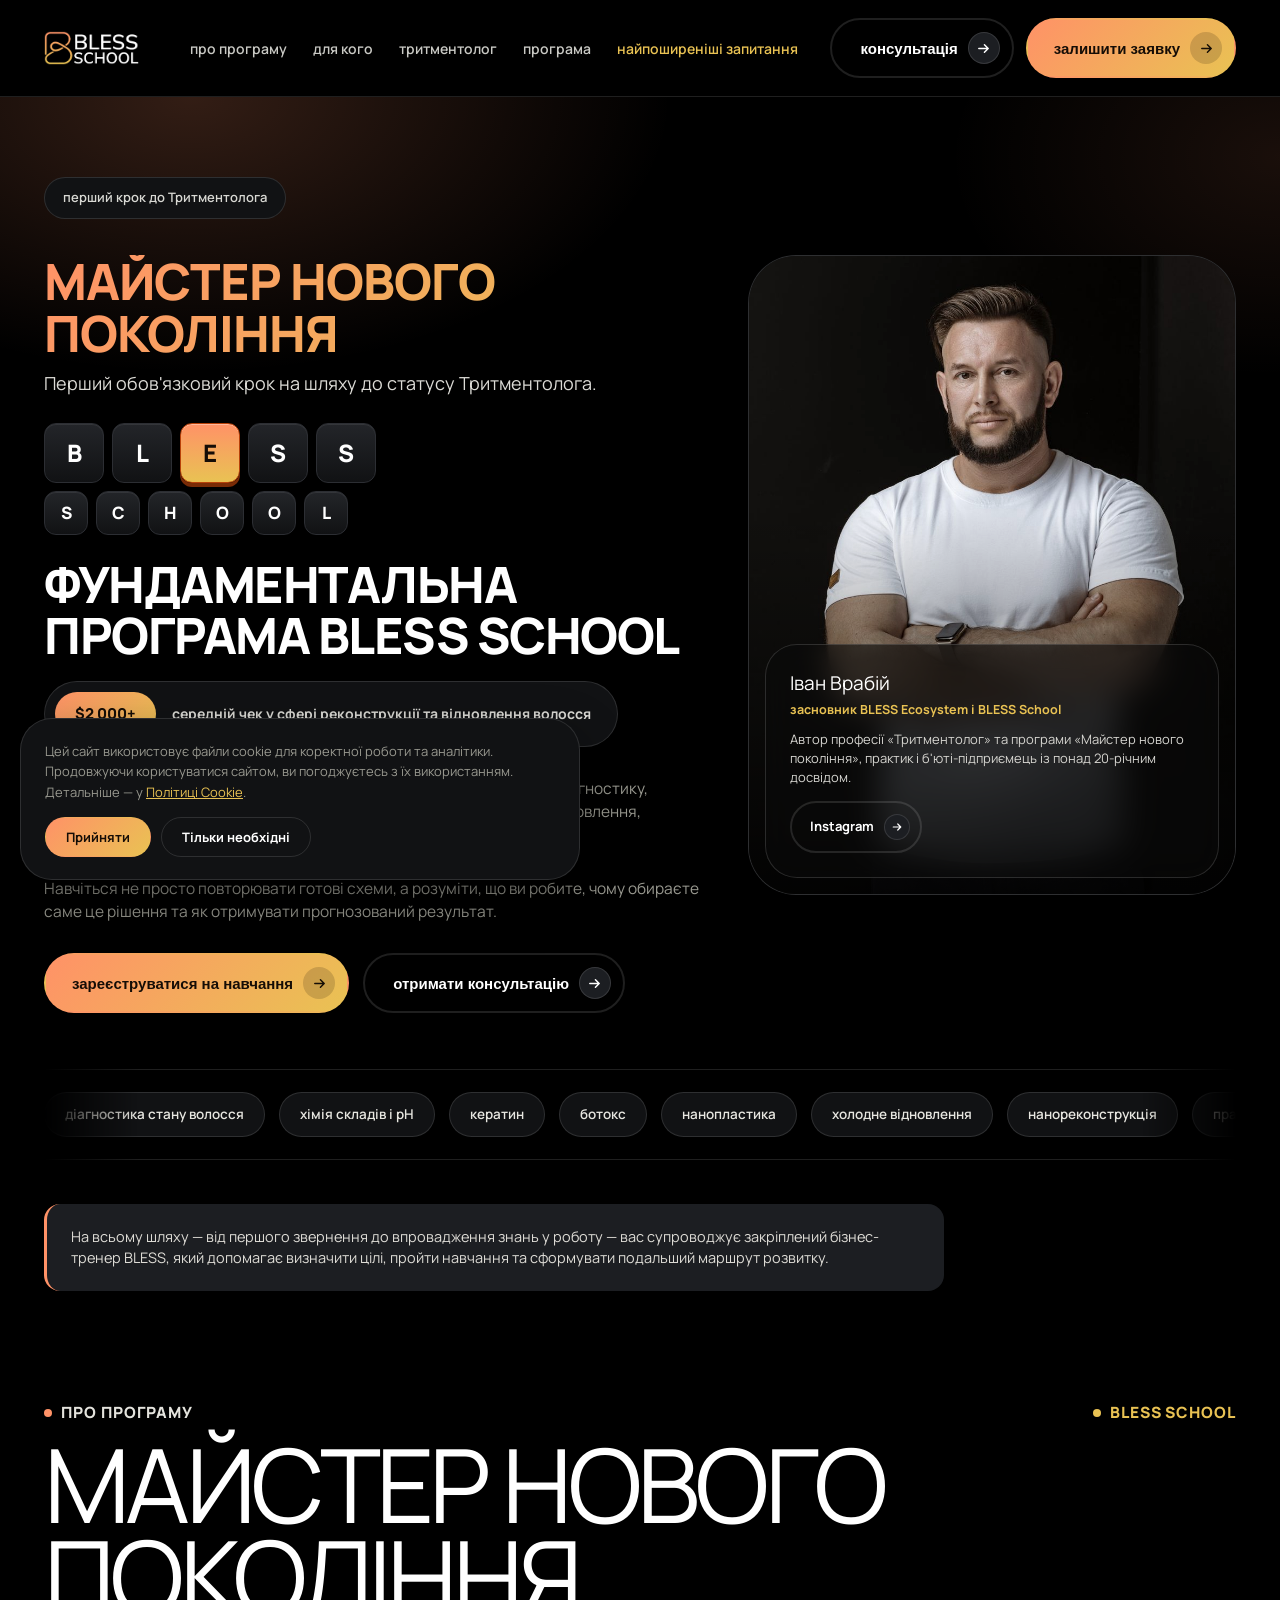
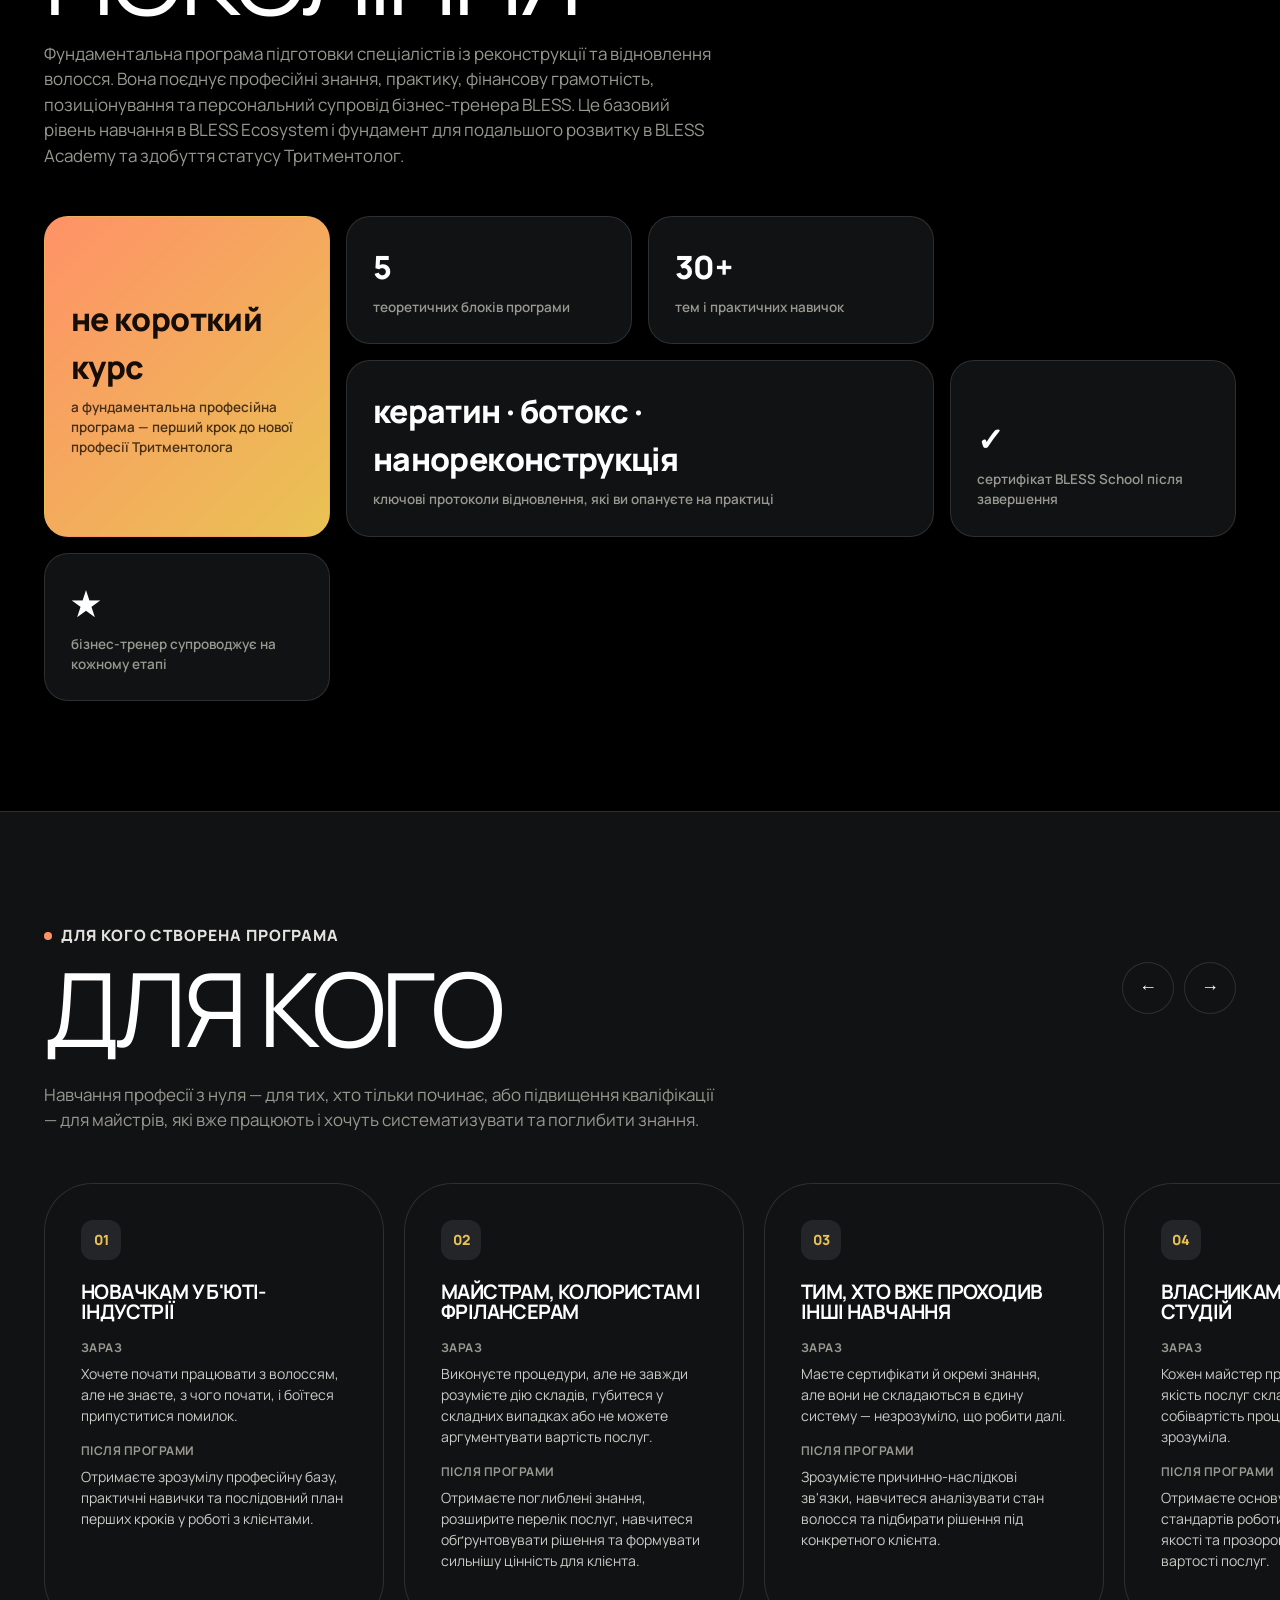
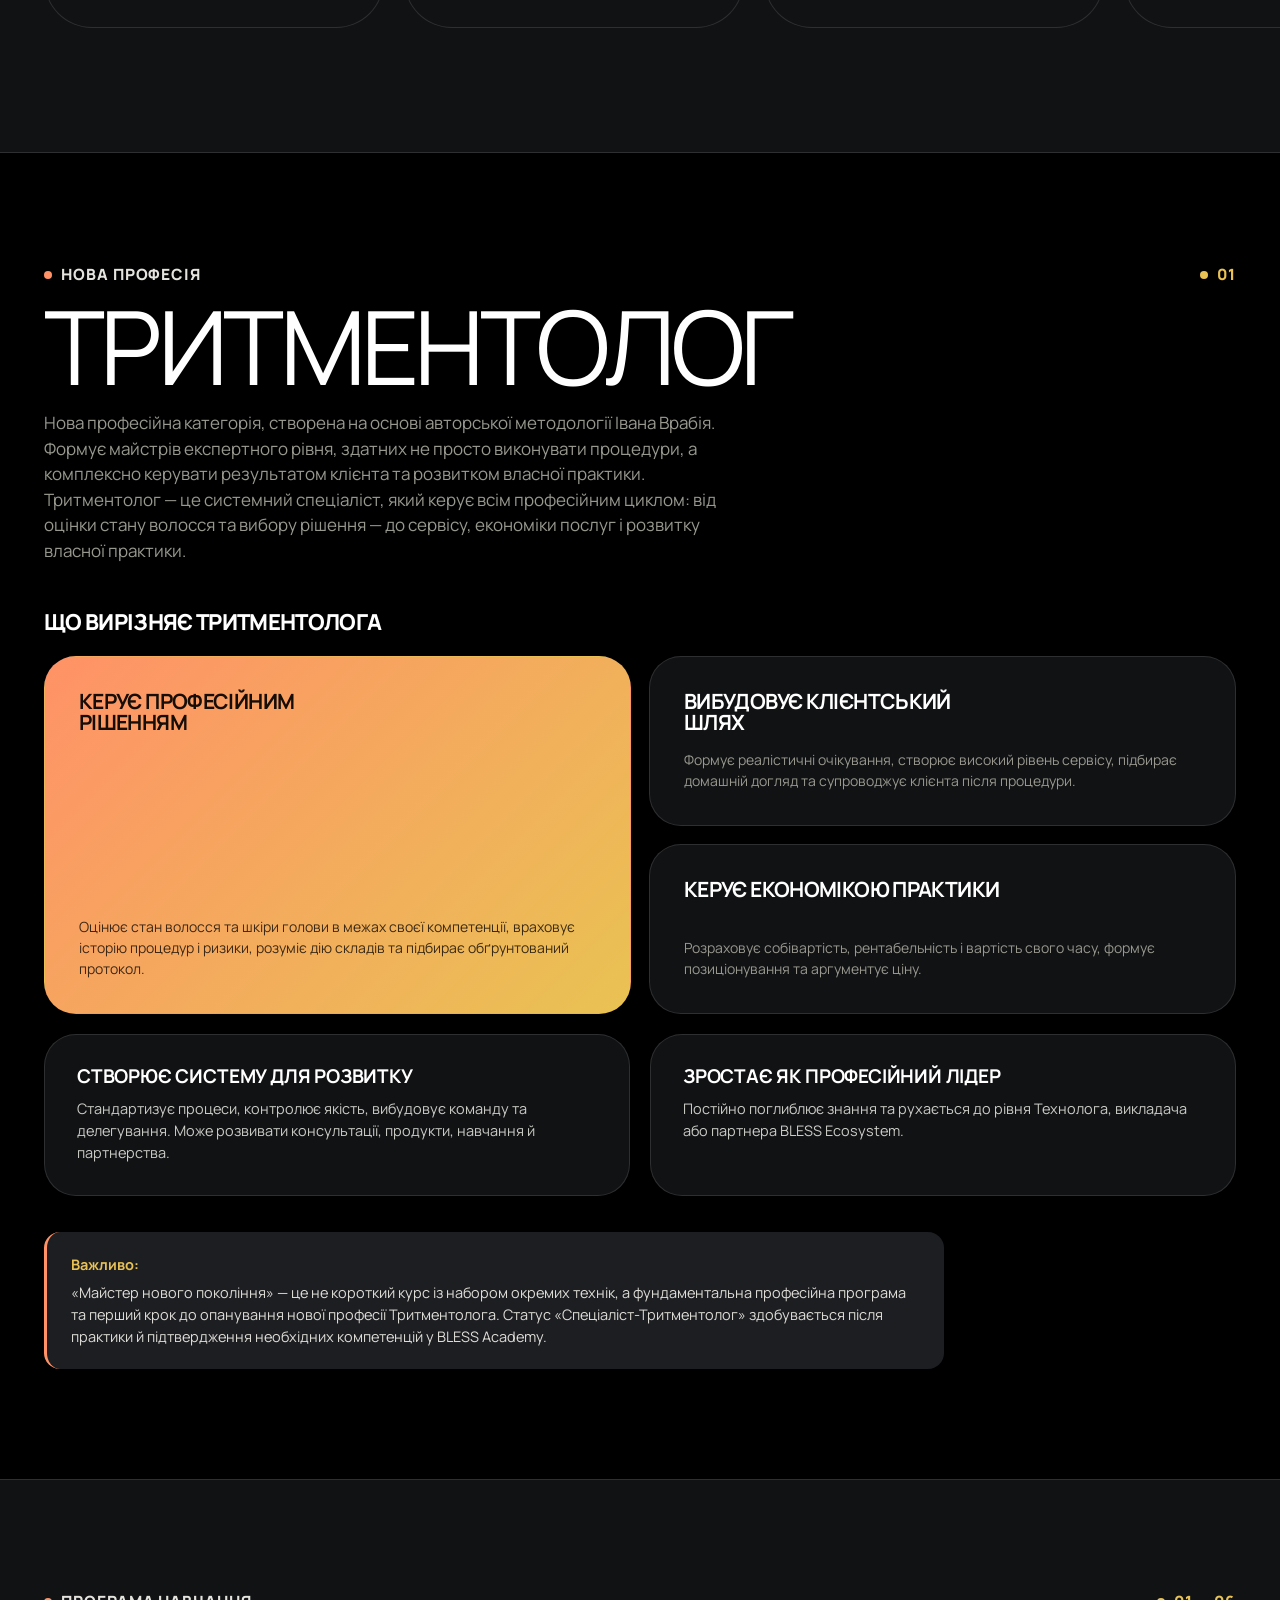
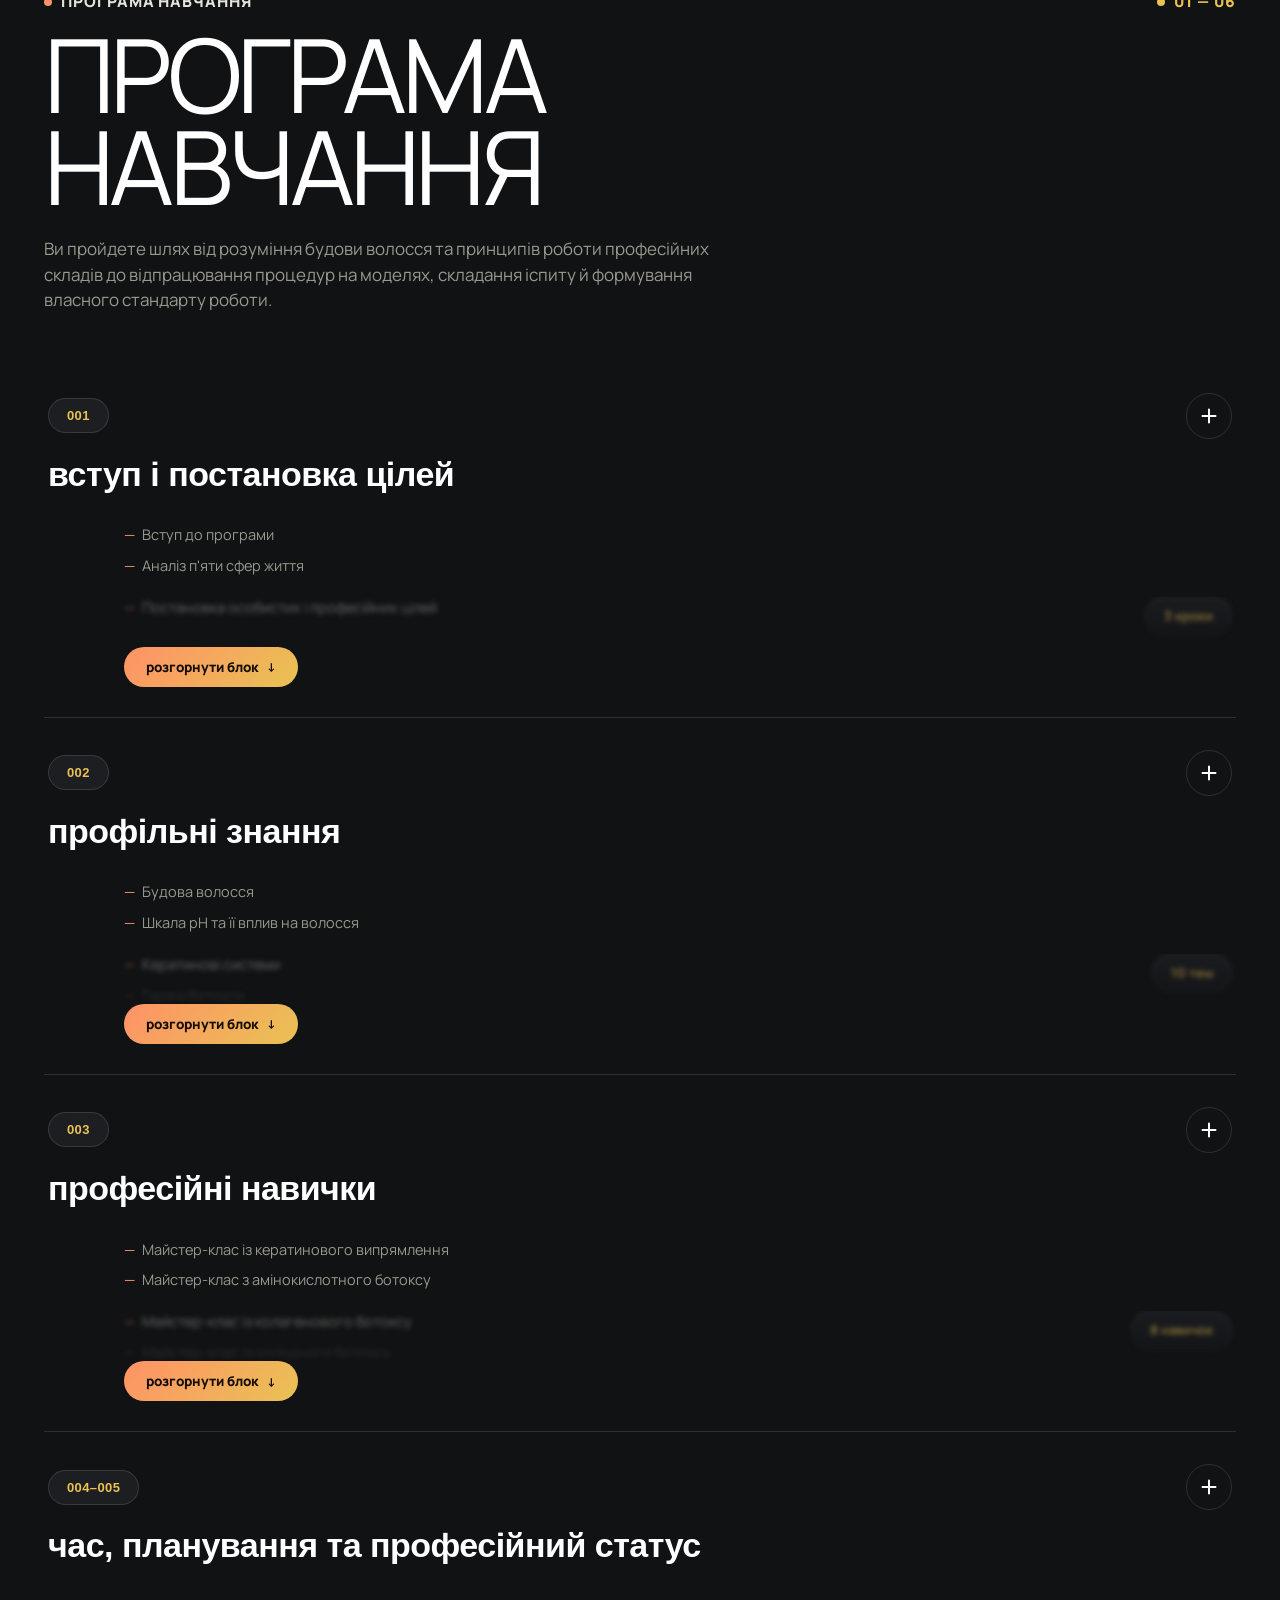
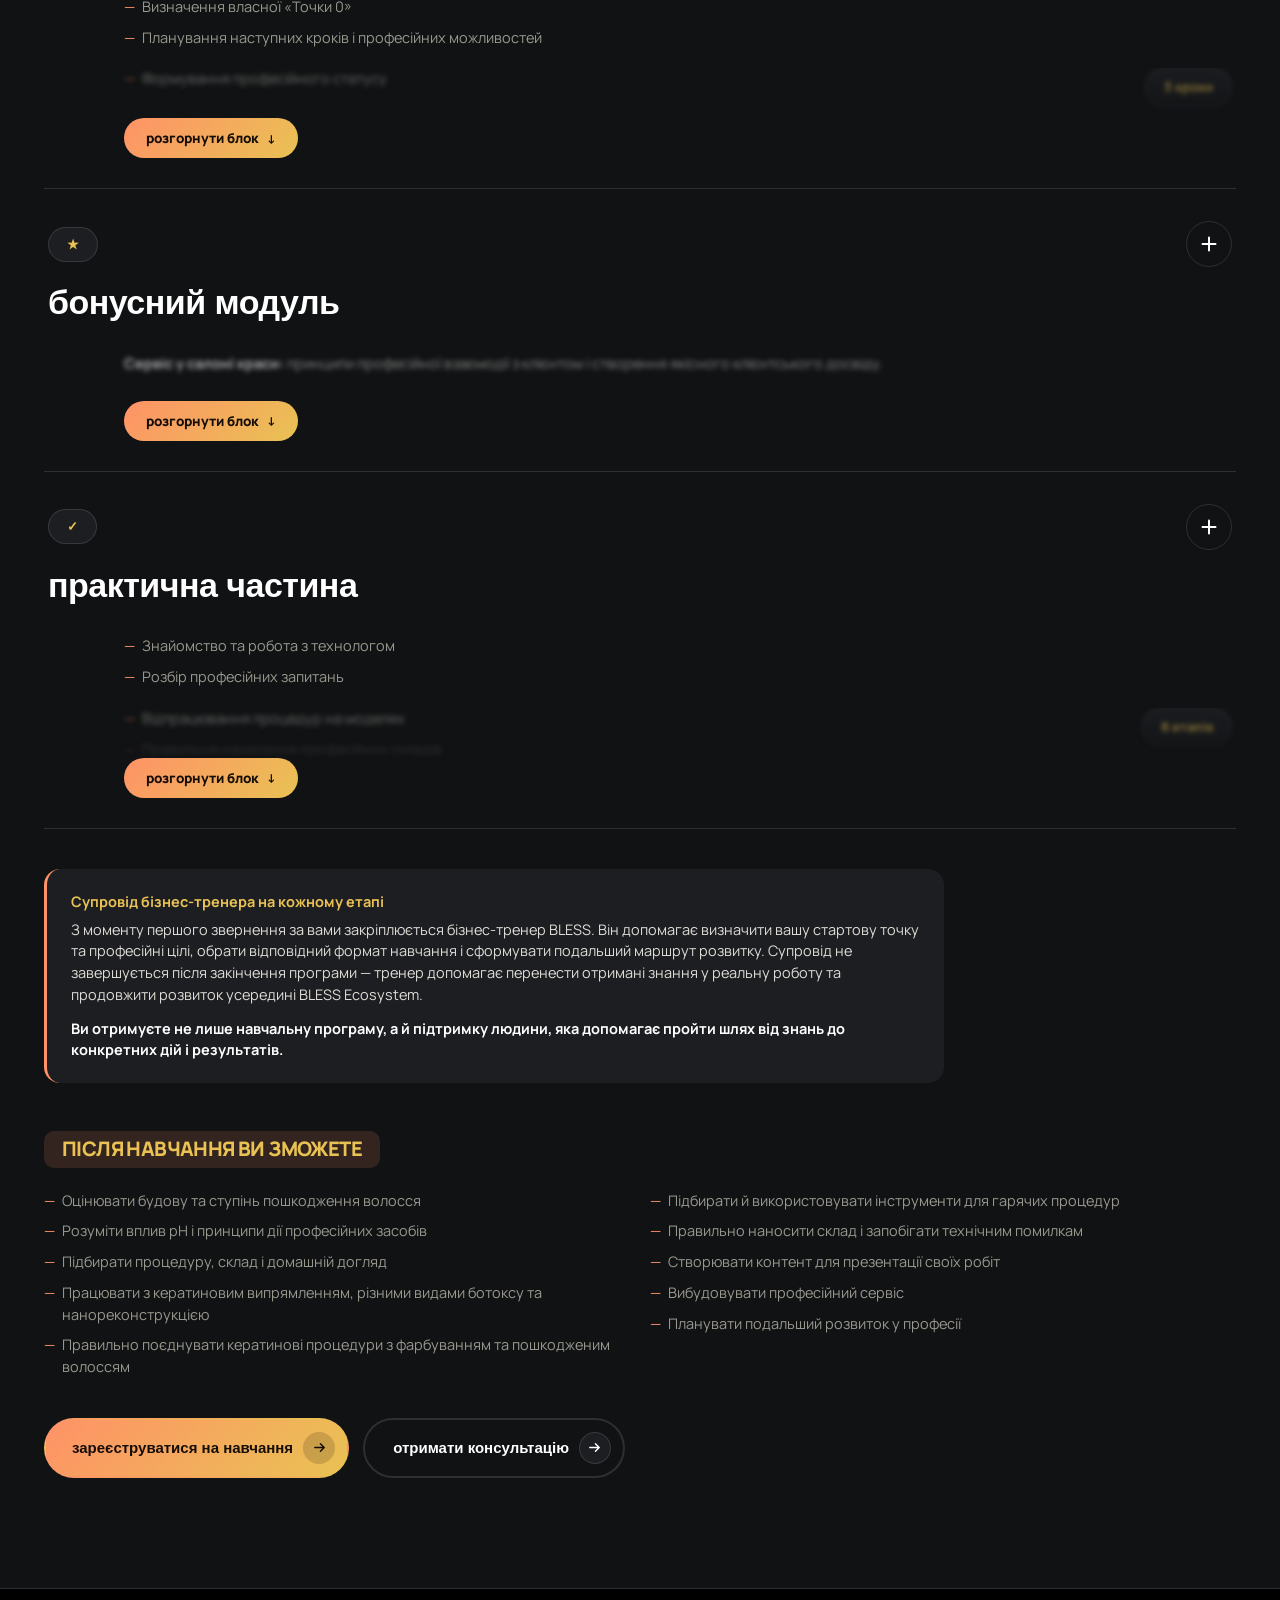
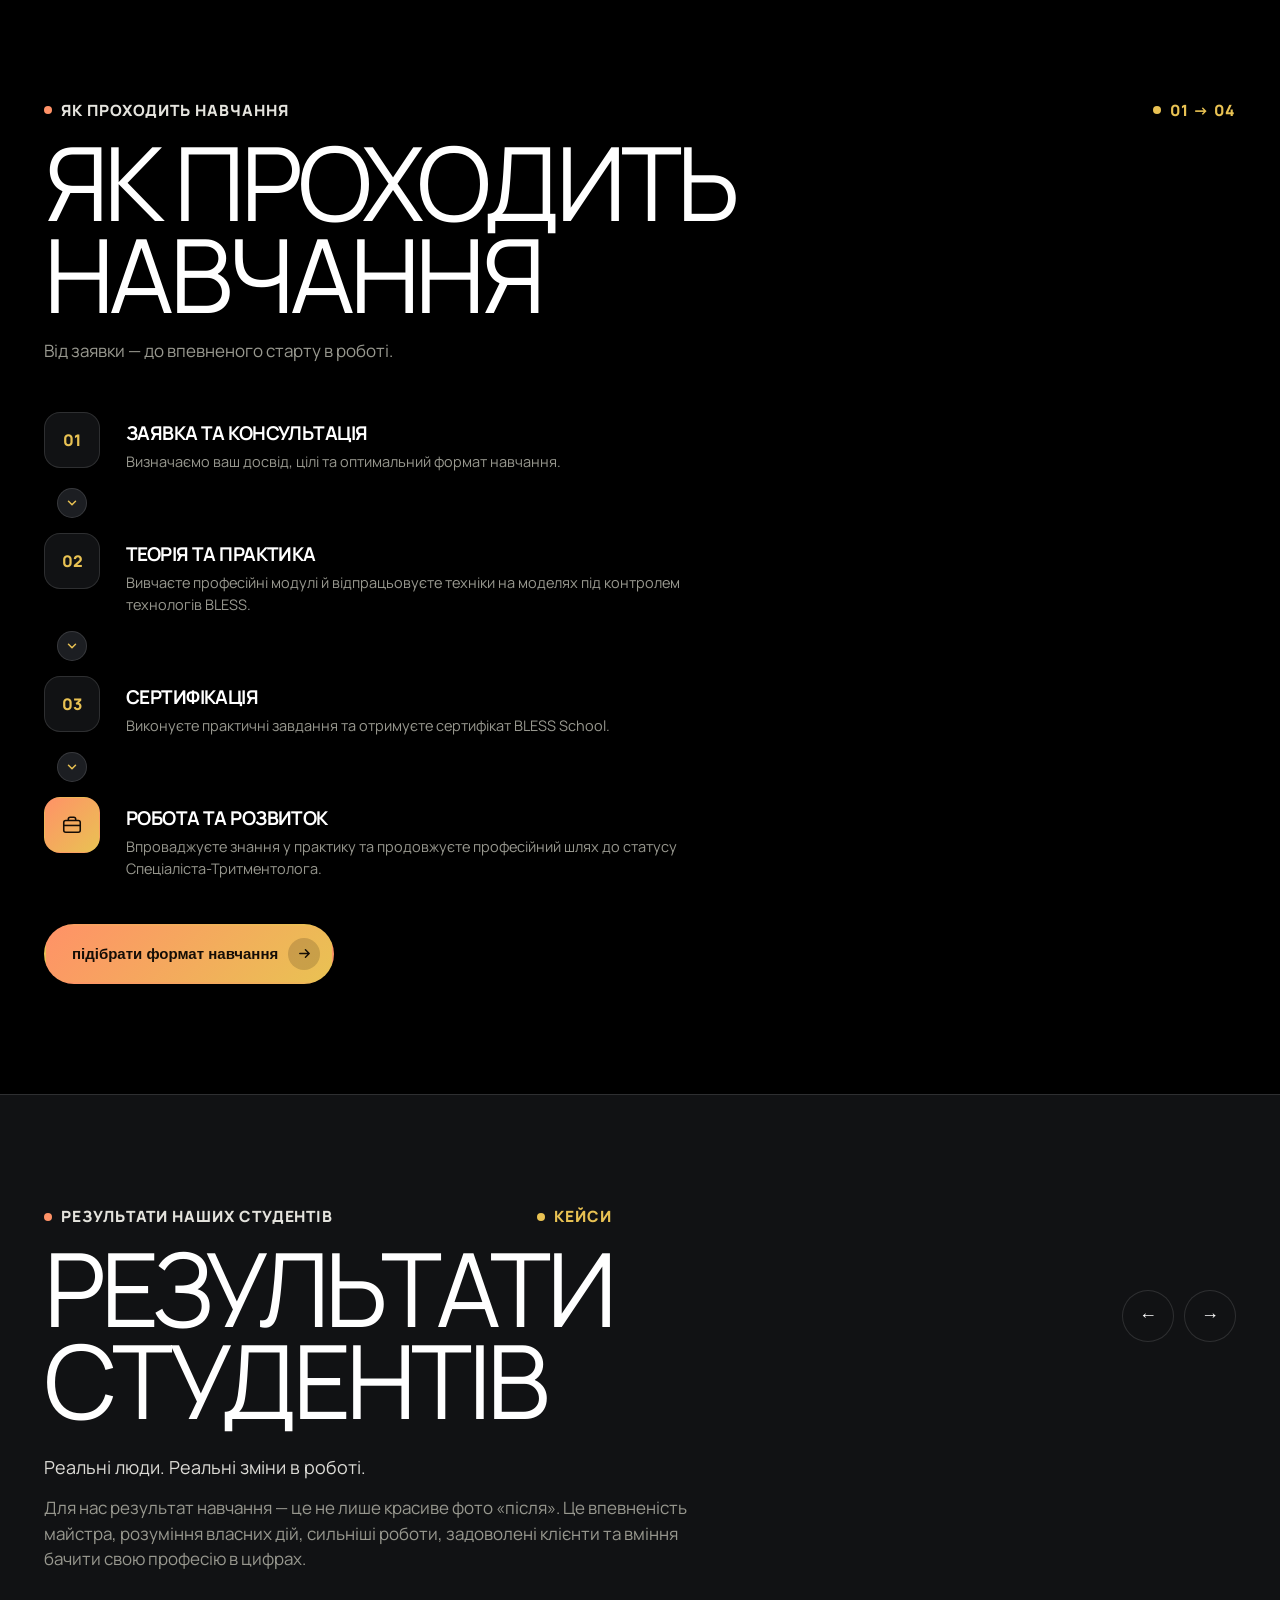
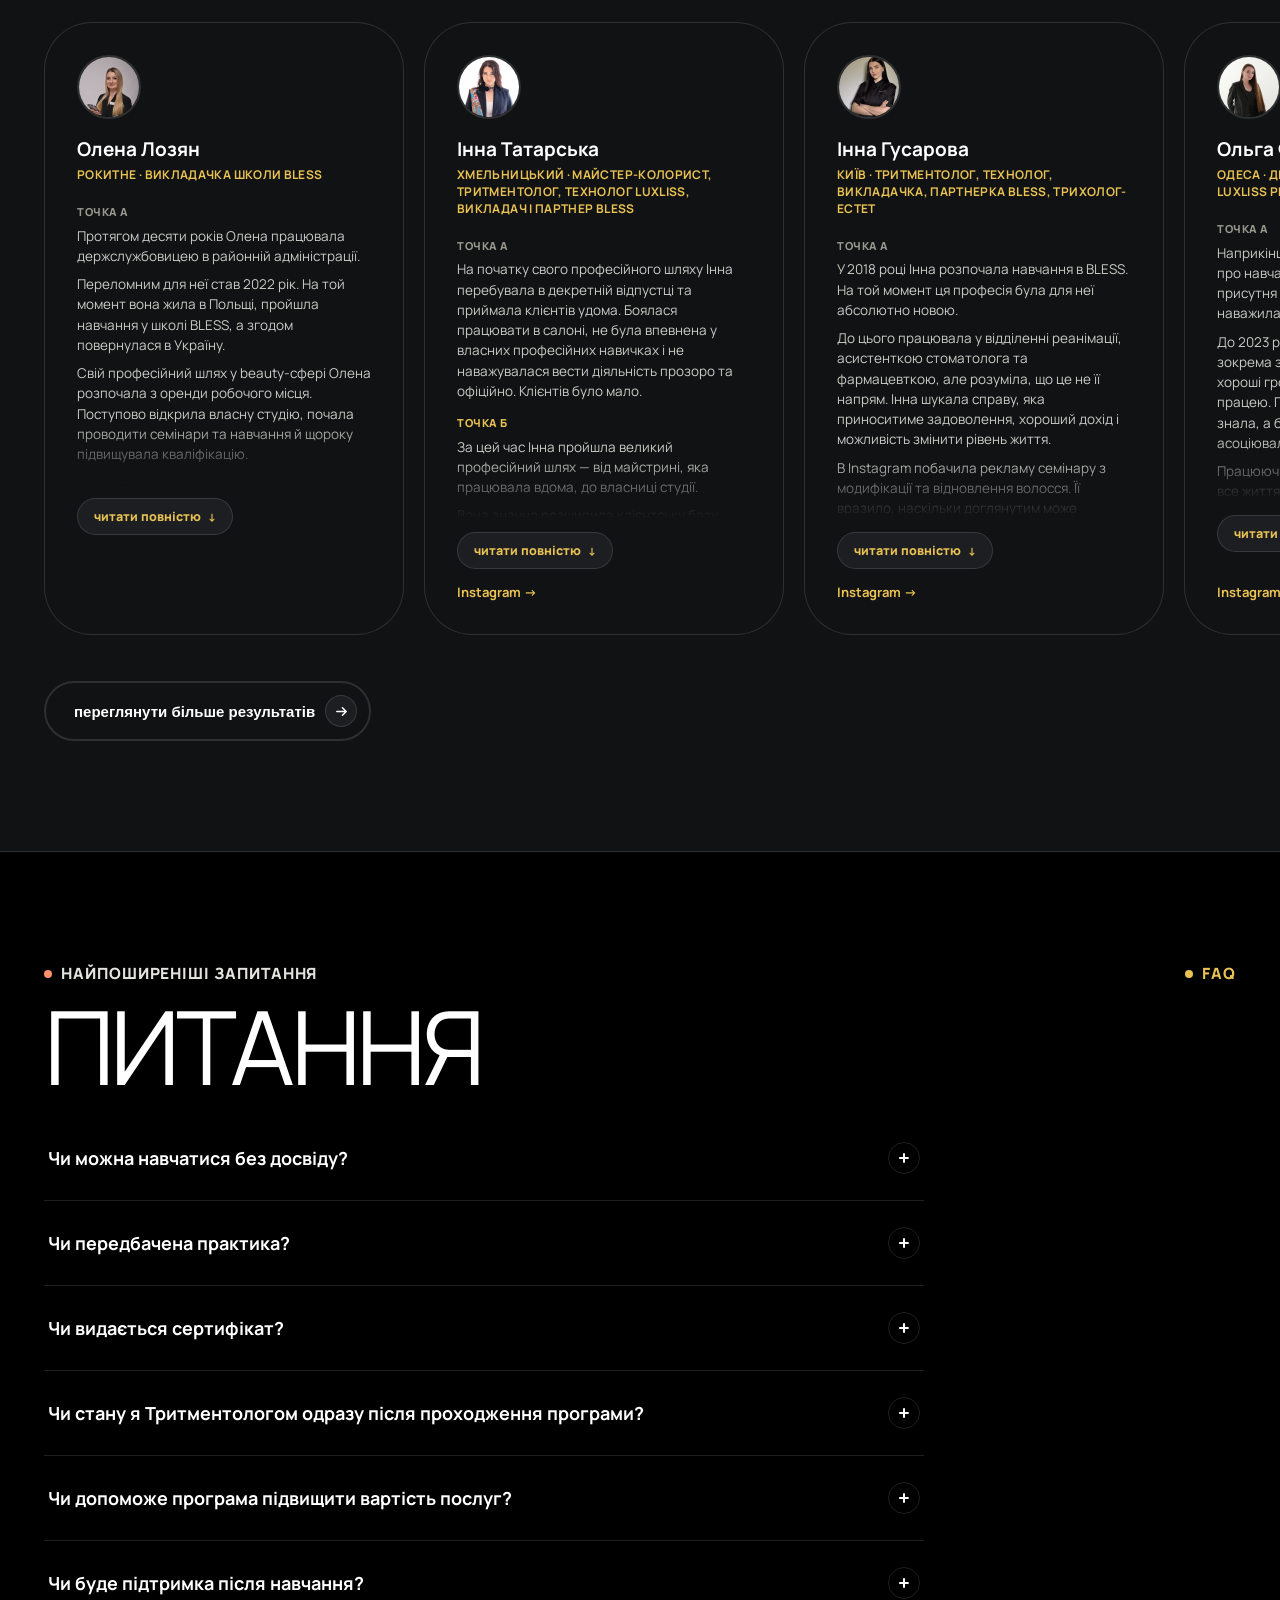
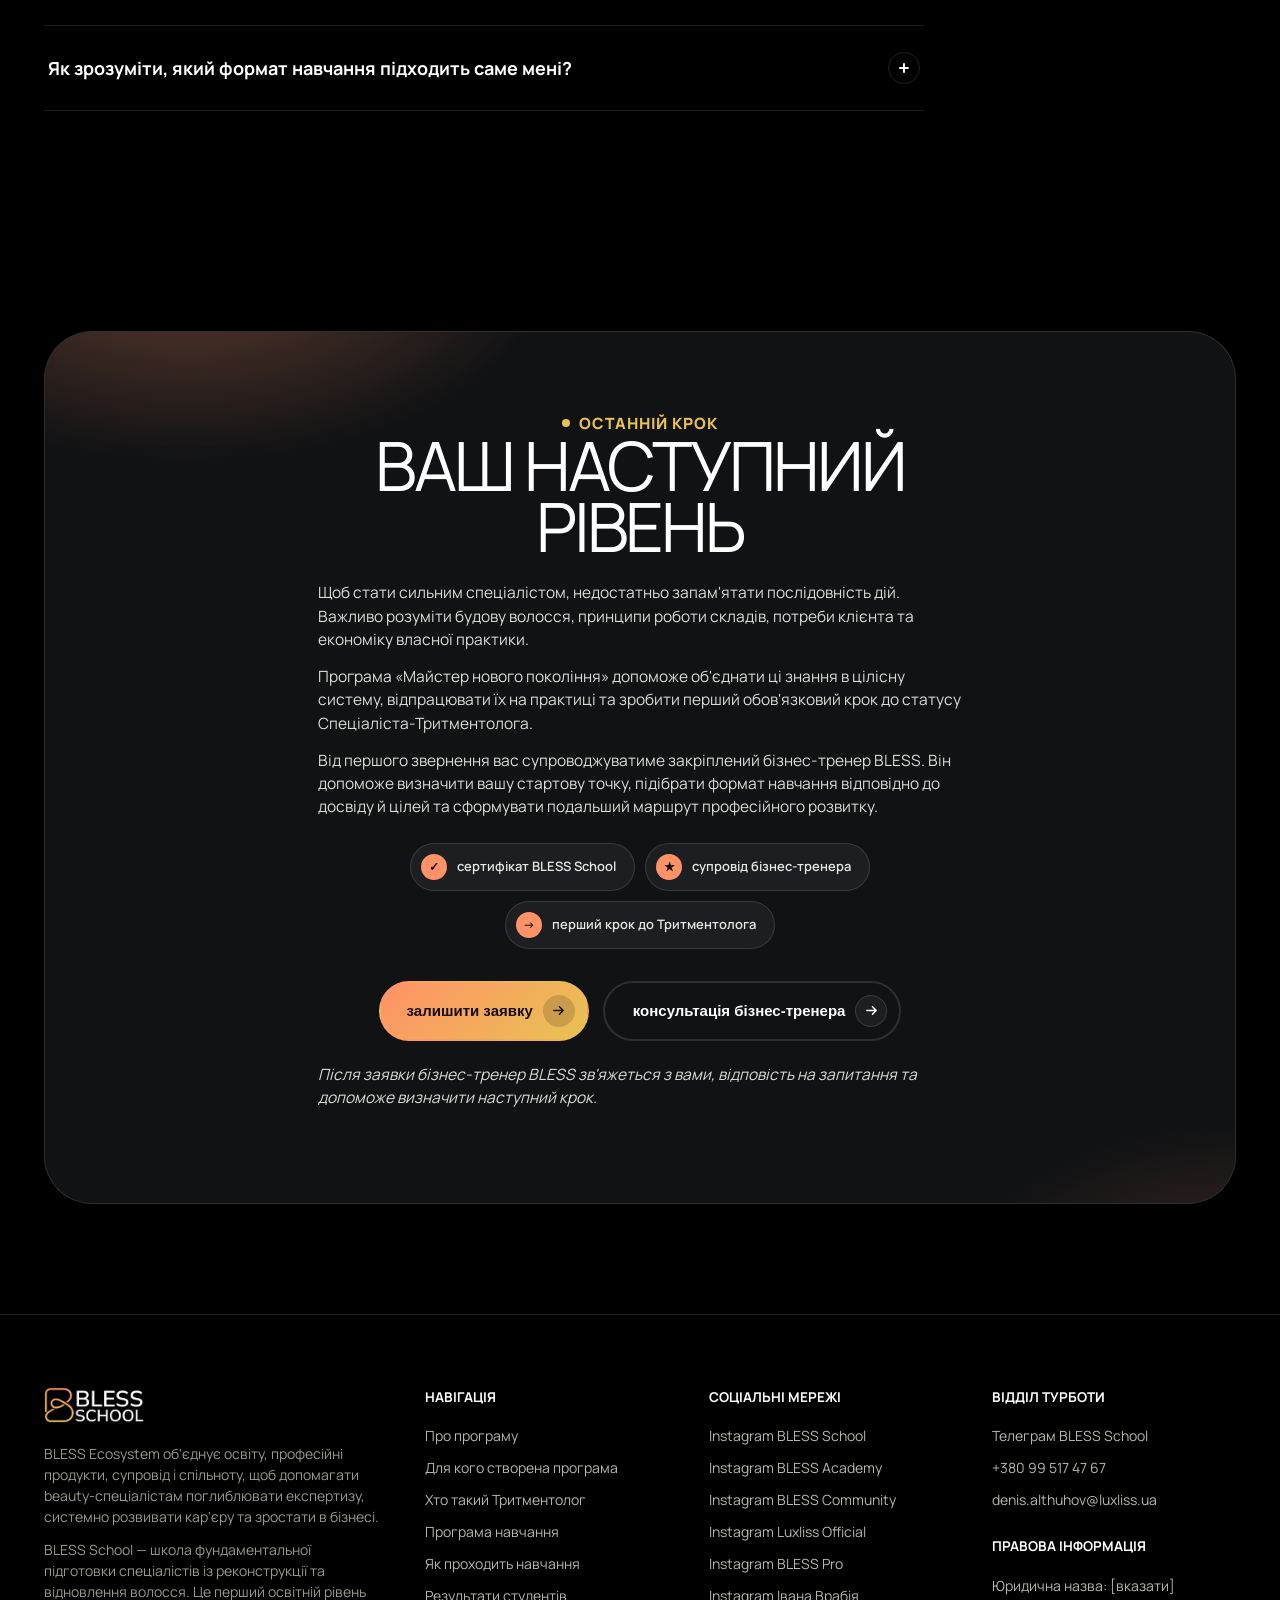
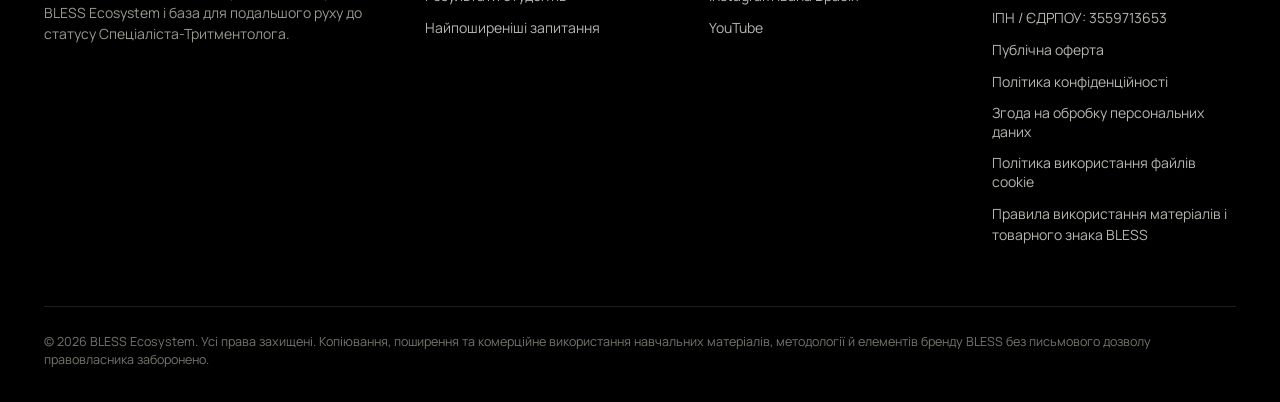
==== commit 9aaf6e54: "Add files via upload" ====
--- a/bless-school-deploy/index.html
+++ b/bless-school-deploy/index.html
@@ -320,6 +320,27 @@
   .result-card-v2 .rc-point .label{color:var(--muted); font-size:11px; font-weight:800; text-transform:uppercase; letter-spacing:.05em; margin-bottom:5px; display:block;}
   .result-card-v2 .rc-point .label.orange{color:var(--orange-2);}
   .result-card-v2 .rc-point p{color:#cbcbc6; font-size:13.5px; line-height:1.5;}
+  .result-card-v2 .rc-point p{margin-bottom:8px;}
+  .result-card-v2 .rc-point p:last-child{margin-bottom:0;}
+  .result-card-v2 .rc-body{
+    max-height:280px; overflow:hidden; position:relative;
+    transition:max-height .5s var(--ease);
+    mask-image:linear-gradient(to bottom, rgba(0,0,0,1) 0%, rgba(0,0,0,1) 78%, rgba(0,0,0,0) 100%);
+    -webkit-mask-image:linear-gradient(to bottom, rgba(0,0,0,1) 0%, rgba(0,0,0,1) 78%, rgba(0,0,0,0) 100%);
+  }
+  .result-card-v2.is-open .rc-body{mask-image:none; -webkit-mask-image:none;}
+  .result-card-v2 .rc-expand{
+    display:flex; align-items:center; gap:7px; margin-top:14px;
+    background:var(--panel-2); border:1px solid var(--line); color:var(--orange-2);
+    border-radius:var(--pill); padding:9px 16px; font-family:'Manrope',sans-serif;
+    font-size:12.5px; font-weight:800; cursor:pointer; transition:.25s var(--ease); width:fit-content;
+  }
+  .result-card-v2 .rc-expand:hover{border-color:var(--orange); color:var(--orange);}
+  .result-card-v2 .rc-expand-arrow{display:inline-flex; transition:transform .35s var(--ease); font-size:11px;}
+  .result-card-v2.is-open .rc-expand-arrow{transform:rotate(180deg);}
+  .result-card-v2 .rc-expand .txt-open{display:none;}
+  .result-card-v2.is-open .rc-expand .txt-closed{display:none;}
+  .result-card-v2.is-open .rc-expand .txt-open{display:inline;}
   .result-card-v2 .rc-ig{margin-top:auto; padding-top:14px; color:var(--orange-2); font-size:13px; font-weight:700; display:inline-flex; align-items:center; gap:6px; transition:.2s;}
   .result-card-v2 .rc-ig:hover{color:var(--orange);}
   .results-dots{display:none;}
@@ -1241,92 +1262,79 @@
   <div class="carousel-bleed">
     <div class="carousel-track" id="resultsCarousel">
       <div class="result-card-v2" data-reveal>
-        <div class="rc-name">Олена Лозян</div>
+        <img class="rc-photo" src="[data-uri]" alt="Олена Лозян"><div class="rc-name">Олена Лозян</div>
         <div class="rc-meta">Рокитне · викладачка школи BLESS</div>
-        <div class="rc-point"><span class="label">Точка А</span><p>10 років працювала держслужбовицею в районній адміністрації.</p></div>
-        <div class="rc-point"><span class="label orange">Точка Б</span><p>Власниця студії та викладачка школи BLESS, середній чек зріс утричі, є учениці, які працюють у країнах Європи.</p></div>
+        <div class="rc-body"><div class="rc-point"><span class="label">Точка А</span><p>Протягом десяти років Олена працювала держслужбовицею в районній адміністрації.</p><p>Переломним для неї став 2022 рік. На той момент вона жила в Польщі, пройшла навчання у школі BLESS, а згодом повернулася в Україну.</p><p>Свій професійний шлях у beauty-сфері Олена розпочала з оренди робочого місця. Поступово відкрила власну студію, почала проводити семінари та навчання й щороку підвищувала кваліфікацію.</p></div><div class="rc-point"><span class="label orange">Точка Б</span><p>Сьогодні Олена є власницею студії та викладачкою школи BLESS.</p><p>Її середній чек зріс утричі, відповідно збільшився й дохід. Олена почала більше подорожувати світом і має учениць, які працюють у країнах Європи.</p></div></div><button class="rc-expand" onclick="toggleAcc(this,'rc')"><span class="txt-closed">читати повністю</span><span class="txt-open">згорнути</span> <span class="rc-expand-arrow">↓</span></button>
       </div>
       <div class="result-card-v2" data-reveal>
-        <img class="rc-photo" src="[data-uri]" alt="Інна Татарська"><div class="rc-name">Інна Татарська</div>
+        <img class="rc-photo" src="[data-uri]" alt="Інна Татарська"><div class="rc-name">Інна Татарська</div>
         <div class="rc-meta">Хмельницький · майстер-колорист, тритментолог, технолог Luxliss, викладач і партнер BLESS</div>
-        <div class="rc-point"><span class="label">Точка А</span><p>Мама в декреті, працювала вдома, боялася виходити в салон і працювати офіційно.</p></div>
-        <div class="rc-point"><span class="label orange">Точка Б</span><p>Власниця студії, вийшла на VIP-сегмент, викладає й веде власну команду майстрів.</p></div>
+        <div class="rc-body"><div class="rc-point"><span class="label">Точка А</span><p>На початку свого професійного шляху Інна перебувала в декретній відпустці та приймала клієнтів удома. Боялася працювати в салоні, не була впевнена у власних професійних навичках і не наважувалася вести діяльність прозоро та офіційно. Клієнтів було мало.</p></div><div class="rc-point"><span class="label orange">Точка Б</span><p>За цей час Інна пройшла великий професійний шлях — від майстрині, яка працювала вдома, до власниці студії.</p><p>Вона значно розширила клієнтську базу, почала працювати з VIP-сегментом і стала однією з топових майстринь у своєму місті.</p><p>Водночас для Інни важливими стали не лише зовнішні результати. Вона навчилася цінувати себе, свою працю, знання та досвід, перестала знецінювати власні досягнення й усвідомила, за що саме клієнти обирають її.</p><p>Сформувала власний стиль і підхід до роботи. Інна не намагається бути «як усі», а чітко розуміє свою унікальність і те, чим відрізняється від інших майстрів.</p><p>З майстрині вона виросла у викладачку та технолога. Сьогодні проводить семінари й індивідуальні навчання, ділиться знаннями та практичним досвідом з іншими майстрами.</p><p>Також Інна створила власну команду та вибудувала систему роботи у студії. Навчилася бути не лише сильним фахівцем, а й власницею, керівницею та лідеркою.</p><p>Один із найважливіших результатів Інни — усвідомлення власної професійної цінності. Сьогодні вона чітко знає, що робить, для кого працює та в якому напрямі хоче розвиватися далі.</p></div></div><button class="rc-expand" onclick="toggleAcc(this,'rc')"><span class="txt-closed">читати повністю</span><span class="txt-open">згорнути</span> <span class="rc-expand-arrow">↓</span></button>
         <a class="rc-ig" href="https://www.instagram.com/innatatarska" target="_blank" rel="noopener">Instagram →</a>
       </div>
       <div class="result-card-v2" data-reveal>
-        <img class="rc-photo" src="[data-uri]" alt="Інна Гусарова"><div class="rc-name">Інна Гусарова</div>
+        <img class="rc-photo" src="[data-uri]" alt="Інна Гусарова"><div class="rc-name">Інна Гусарова</div>
         <div class="rc-meta">Київ · тритментолог, технолог, викладачка, партнерка BLESS, трихолог-естет</div>
-        <div class="rc-point"><span class="label">Точка А</span><p>Асистентка стоматолога та фармацевтка, шукала справу, яка приноситиме задоволення й дохід.</p></div>
-        <div class="rc-point"><span class="label orange">Точка Б</span><p>Власний простір по реконструкції волосся на 80 м², навчає майстрів і сформувала власну команду.</p></div>
+        <div class="rc-body"><div class="rc-point"><span class="label">Точка А</span><p>У 2018 році Інна розпочала навчання в BLESS. На той момент ця професія була для неї абсолютно новою.</p><p>До цього працювала у відділенні реанімації, асистенткою стоматолога та фармацевткою, але розуміла, що це не її напрям. Інна шукала справу, яка приноситиме задоволення, хороший дохід і можливість змінити рівень життя.</p><p>В Instagram побачила рекламу семінару з модифікації та відновлення волосся. Її вразило, наскільки доглянутим може виглядати волосся після процедур, тому вона одразу вирішила навчатися на тритментолога.</p><p>Після навчання близько двох місяців приймала клієнтів удома. Згодом орендувала приміщення площею 12 м², де працювала вісім місяців, а потім орендувала робоче місце в центрі Києва.</p></div><div class="rc-point"><span class="label orange">Точка Б</span><p>Коли кількість клієнтів почала зростати, Інна залишила роботу в аптеці та поставила собі мету: за пів року заробити кошти на відкриття власної студії.</p><p>Спочатку взяла помічницю, а згодом відкрила студію площею 25 м² на Печерську. Саме на цьому етапі розпочалося її активне професійне зростання.</p><p>Інна стала технологом і викладачкою, почала проводити навчання та семінари, стала наставницею для учениць. Сформувала команду, розширила клієнтську базу та почала працювати з більш преміальною аудиторією.</p><p>Її дохід зріс на 60%, а запис був сформований на два-три місяці наперед. Інна отримала професійне визнання серед колег і клієнтів та стала впевненішою у власній експертності.</p><p>Наступною метою стало масштабування. У 2026 році Інна відкрила власний простір із реконструкції та модифікації волосся площею 80 м².</p></div></div><button class="rc-expand" onclick="toggleAcc(this,'rc')"><span class="txt-closed">читати повністю</span><span class="txt-open">згорнути</span> <span class="rc-expand-arrow">↓</span></button>
         <a class="rc-ig" href="https://www.instagram.com/keratin.gusarova" target="_blank" rel="noopener">Instagram →</a>
       </div>
       <div class="result-card-v2" data-reveal>
-        <img class="rc-photo" src="[data-uri]" alt="Ольга Федорончук"><div class="rc-name">Ольга Федорончук</div>
+        <img class="rc-photo" src="[data-uri]" alt="Ольга Федорончук"><div class="rc-name">Ольга Федорончук</div>
         <div class="rc-meta">Одеса · діючий майстер та технолог Luxliss Professional</div>
-        <div class="rc-point"><span class="label">Точка А</span><p>Працювала в наймі, зокрема за кордоном, і не вірила в підприємництво в б'юті-сфері.</p></div>
-        <div class="rc-point"><span class="label orange">Точка Б</span><p>Технолог бренду Luxliss Professional, навчає майстрів, бере участь у зйомках і прямих ефірах бренду.</p></div>
+        <div class="rc-body"><div class="rc-point"><span class="label">Точка А</span><p>Наприкінці 2021 року Ольга вперше почула про навчання на семінарі Luxliss, де була присутня як модель. Проте тоді ще не наважилася змінити своє життя.</p><p>До 2023 року працювала за наймом, зокрема за кордоном. Була переконана, що хороші гроші можна заробити лише важкою працею. Про підприємництво нічого не знала, а б'юті-сфера взагалі з нею не асоціювалася.</p><p>Працюючи за наймом, зрозуміла, що не хоче все життя залежати від роботодавця, графіка чи країни, у якій працює. Хотілося створити щось своє.</p><p>У 2023 році прийняла рішення повернутися в Україну та розпочати навчання у школі BLESS і BLESS Academy.</p></div><div class="rc-point"><span class="label orange">Точка Б</span><p>Сьогодні Ольга — діючий майстер та технолог бренду Luxliss Professional.</p><p>Вона не лише працює з клієнтами, а й навчає майстрів, бере участь у семінарах та ділиться своїм досвідом. Брала участь у зйомках і прямих ефірах для бренду Luxliss.</p><p>Завдяки BLESS Academy, кемпам, навчанню та оточенню поступово перейшла від мислення найманого працівника до мислення підприємця. Навчилася будувати систему, брати відповідальність за результат, мислити стратегічно та постійно інвестувати у свій розвиток, посилюючи особистий бренд.</p><p>Окремим відкриттям для Ольги стало викладання. Їй здавалося, що є багато людей, які знають більше за неї. Але коли почала навчати інших, зрозуміла, що має цінні знання, вміє зрозуміло їх передавати й може допомагати іншим майстрам зростати.</p><p>Сьогодні Ольга продовжує навчатися в екосистемі BLESS, регулярно підвищує кваліфікацію та застосовує отримані знання у своїй роботі.</p></div></div><button class="rc-expand" onclick="toggleAcc(this,'rc')"><span class="txt-closed">читати повністю</span><span class="txt-open">згорнути</span> <span class="rc-expand-arrow">↓</span></button>
         <a class="rc-ig" href="https://www.instagram.com/o.f.luxhair" target="_blank" rel="noopener">Instagram →</a>
       </div>
       <div class="result-card-v2" data-reveal>
-        <img class="rc-photo" src="[data-uri]" alt="Дарина Савіцька"><div class="rc-name">Дарина Савіцька</div>
+        <img class="rc-photo" src="[data-uri]" alt="Дарина Савіцька"><div class="rc-name">Дарина Савіцька</div>
         <div class="rc-meta">Кропивницький · власниця студії, тритментолог, трихолог-реабілітолог, партнер BLESS</div>
-        <div class="rc-point"><span class="label">Точка А</span><p>Мама тримісячної дитини, зачіски втратили попит після початку повномасштабного вторгнення.</p></div>
-        <div class="rc-point"><span class="label orange">Точка Б</span><p>Партнер BLESS і викладач семінарів, особистий дохід зріс у 10 разів, один з найдорожчих прайсів у місті.</p></div>
+        <div class="rc-body"><div class="rc-point"><span class="label">Точка А</span><p>У 2022 році Дарина була власницею студії та майстринею зачісок. На початок повномасштабного вторгнення вона була мамою тримісячної дитини.</p><p>Попит на зачіски різко знизився, тому Дарина почала шукати можливість розширити спектр послуг. Новим професійним напрямом для неї стали процедури відновлення та модифікації волосся.</p></div><div class="rc-point"><span class="label orange">Точка Б</span><p>Дарина стала партнеркою BLESS і викладачкою, яка проводить професійні семінари.</p><p>Вона закрила велику неприбуткову студію та відкрила менший простір, змінила бізнес-модель і вибудувала чітку систему роботи.</p><p>Порівняно з точкою А її особистий дохід зріс у десять разів. Сьогодні Дарина має один із найдорожчих прайсів у Кропивницькому та запис на два-три тижні наперед.</p></div></div><button class="rc-expand" onclick="toggleAcc(this,'rc')"><span class="txt-closed">читати повністю</span><span class="txt-open">згорнути</span> <span class="rc-expand-arrow">↓</span></button>
         <a class="rc-ig" href="https://www.instagram.com/samoilenkohair" target="_blank" rel="noopener">Instagram →</a>
       </div>
       <div class="result-card-v2" data-reveal>
-        <img class="rc-photo" src="[data-uri]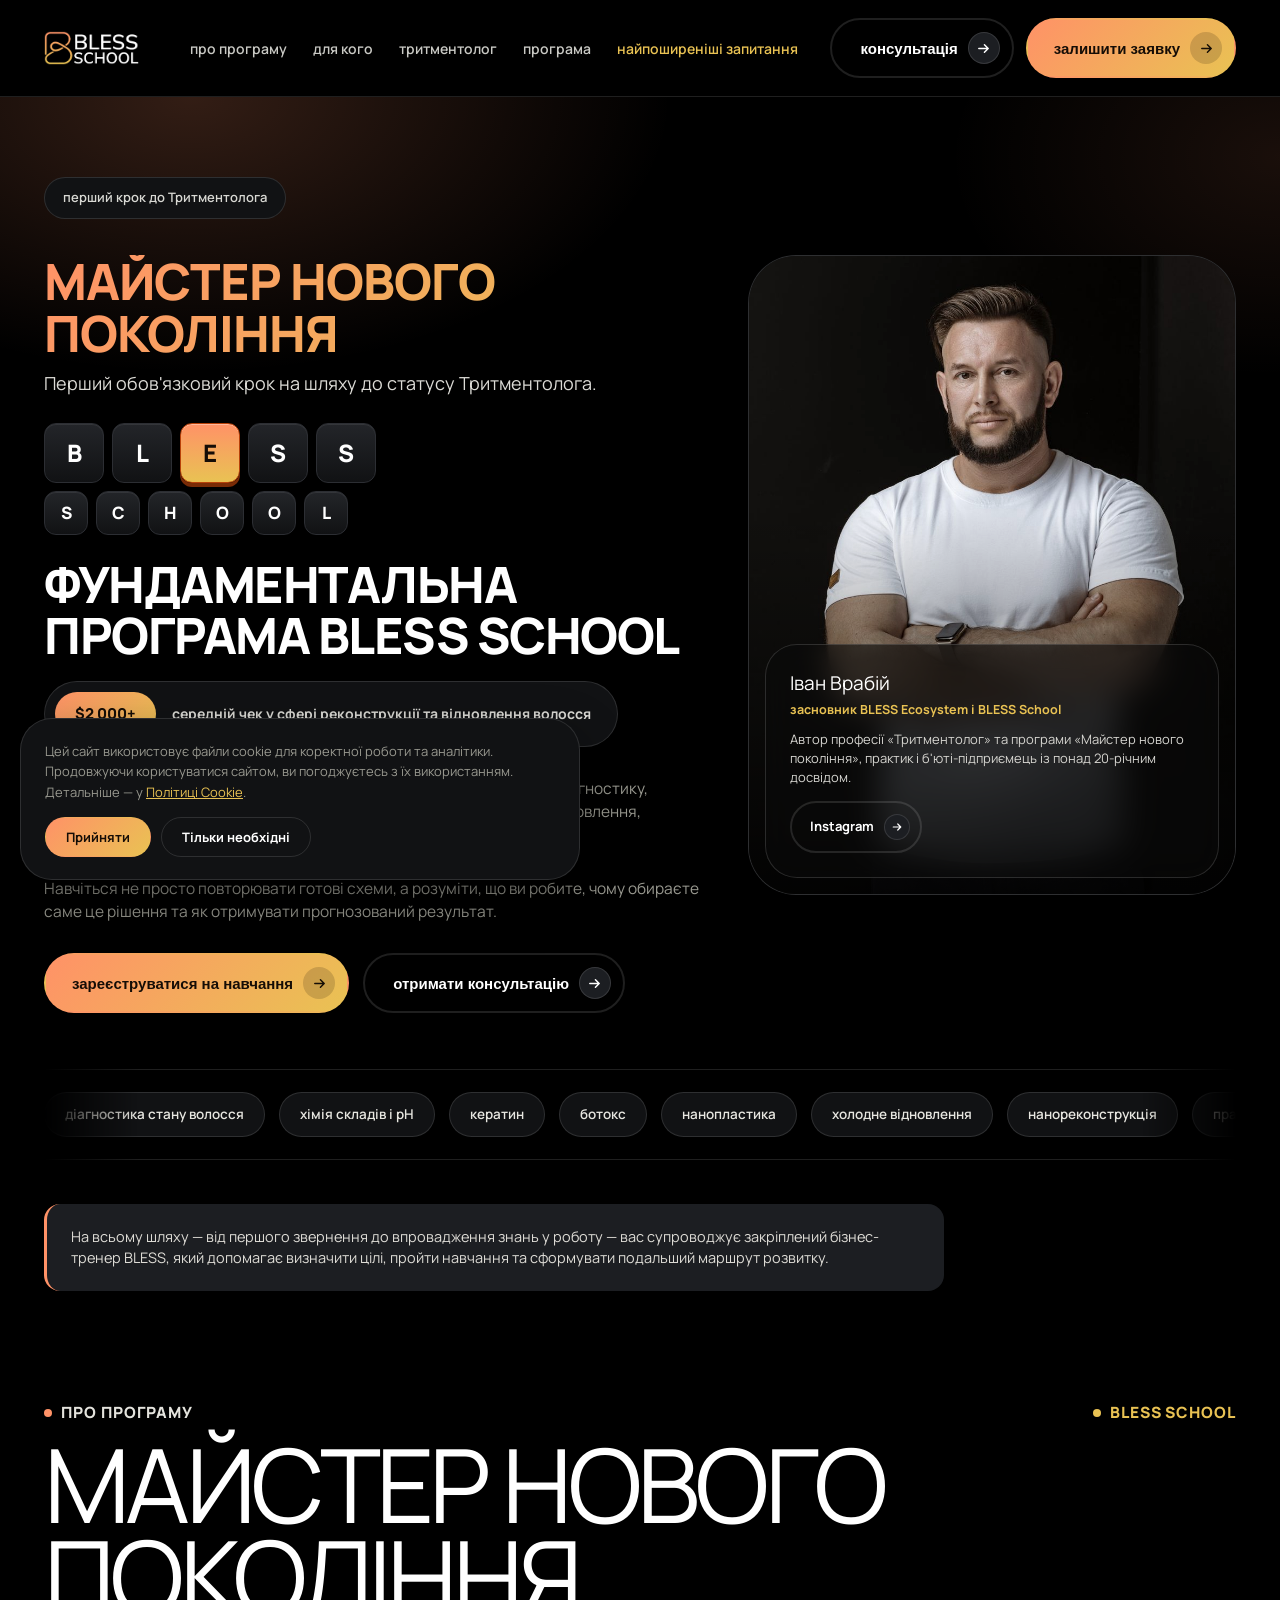
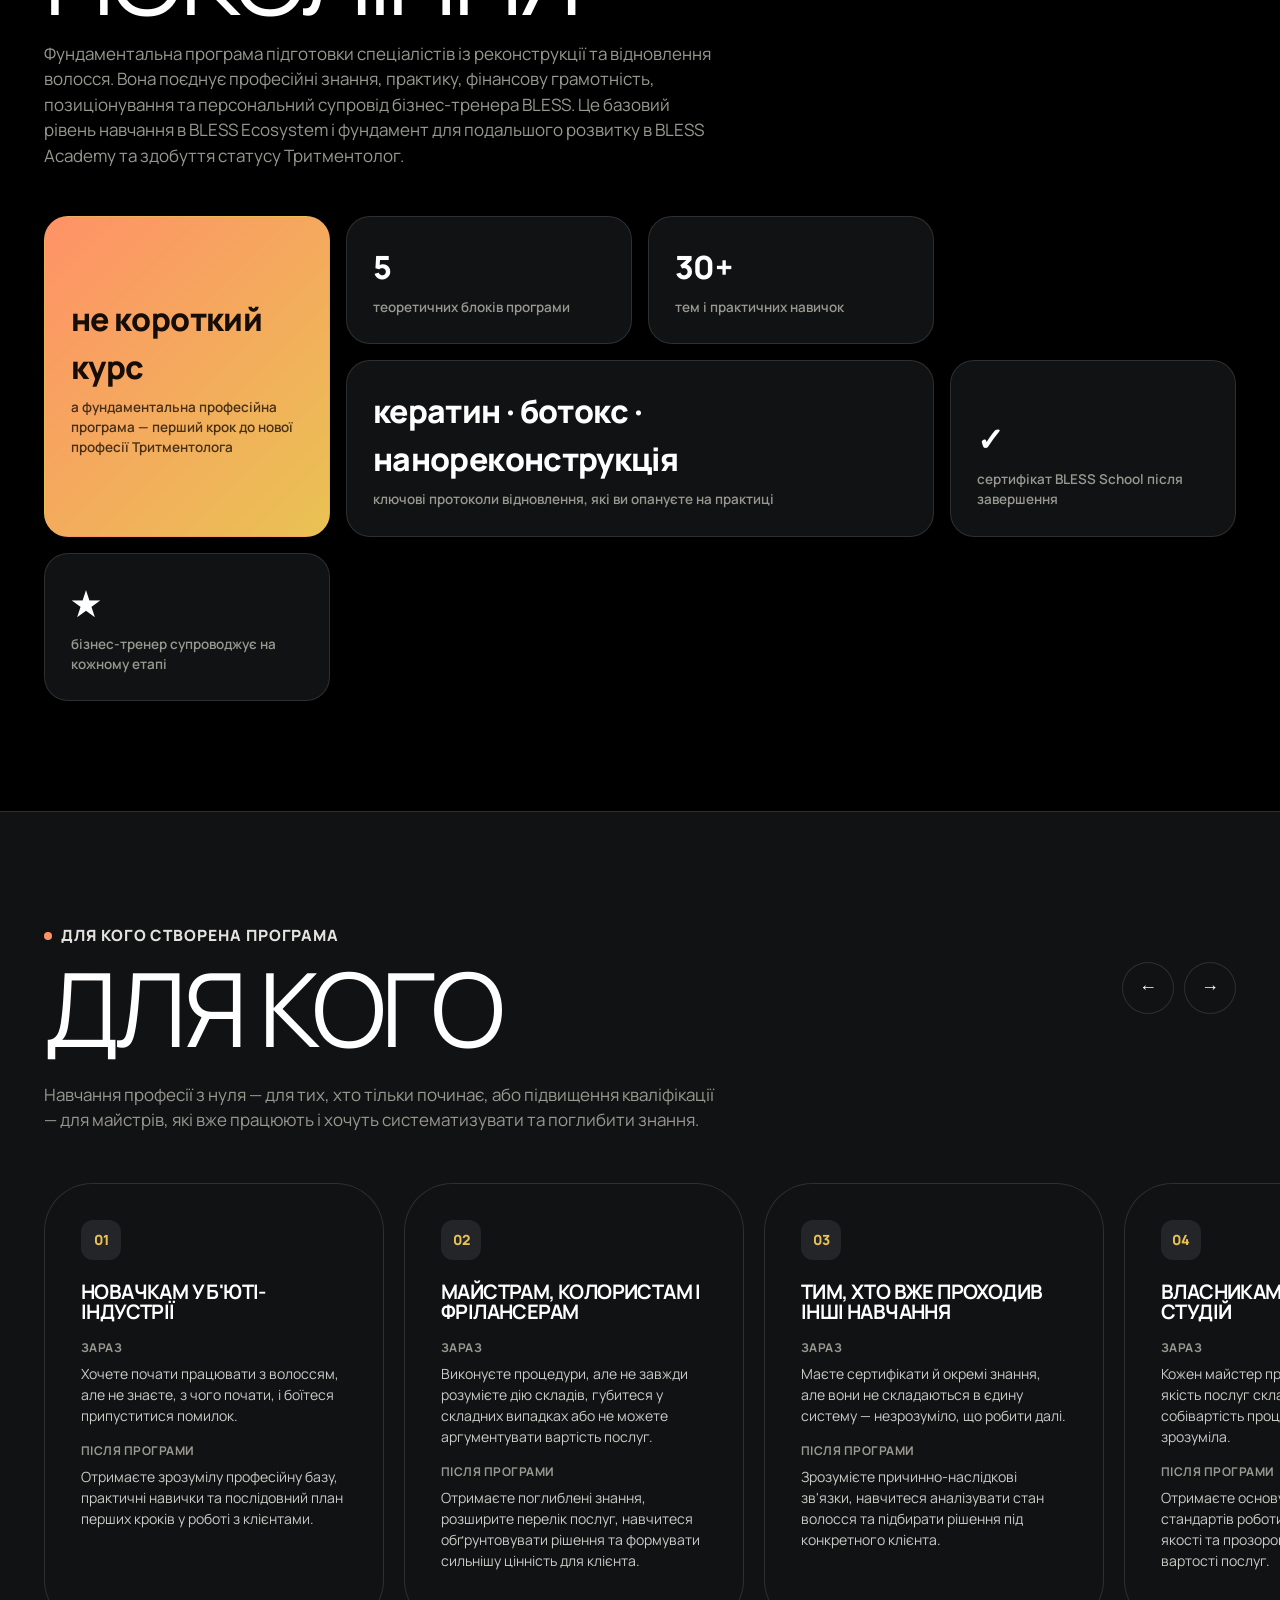
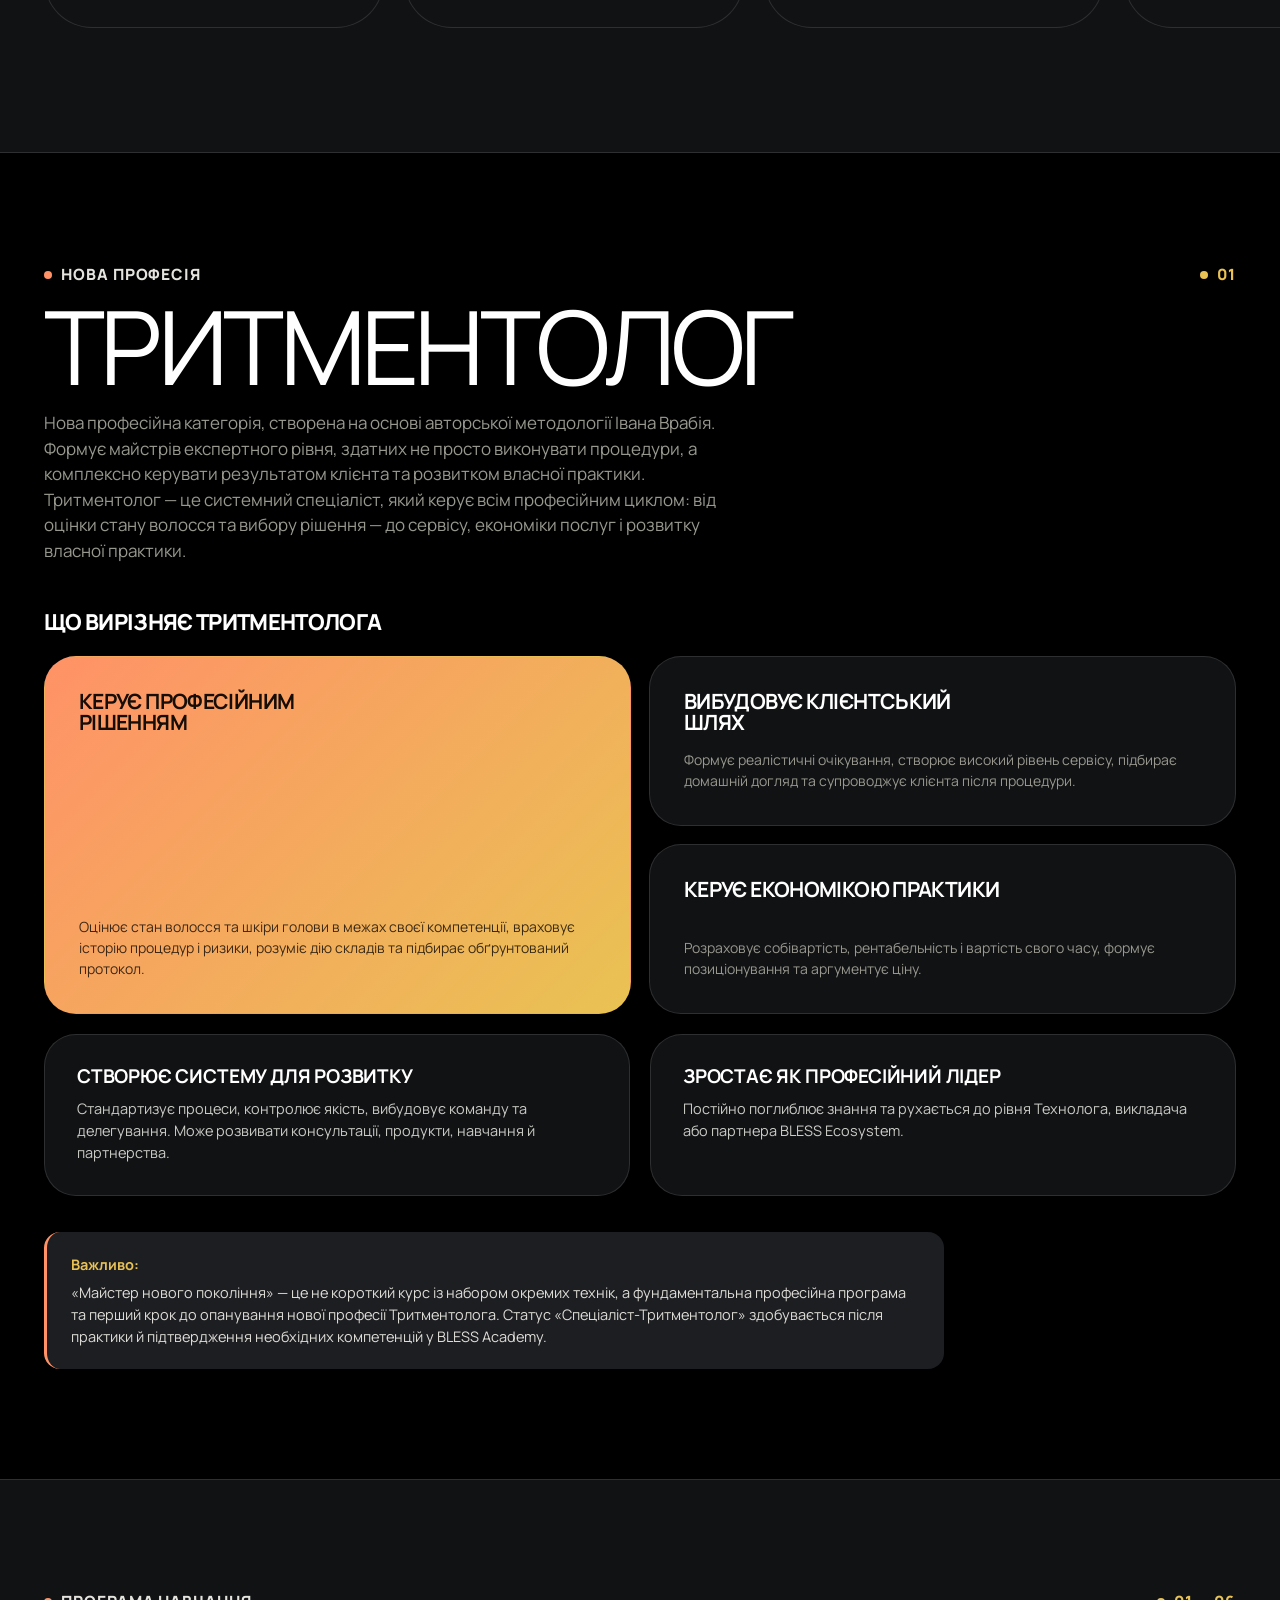
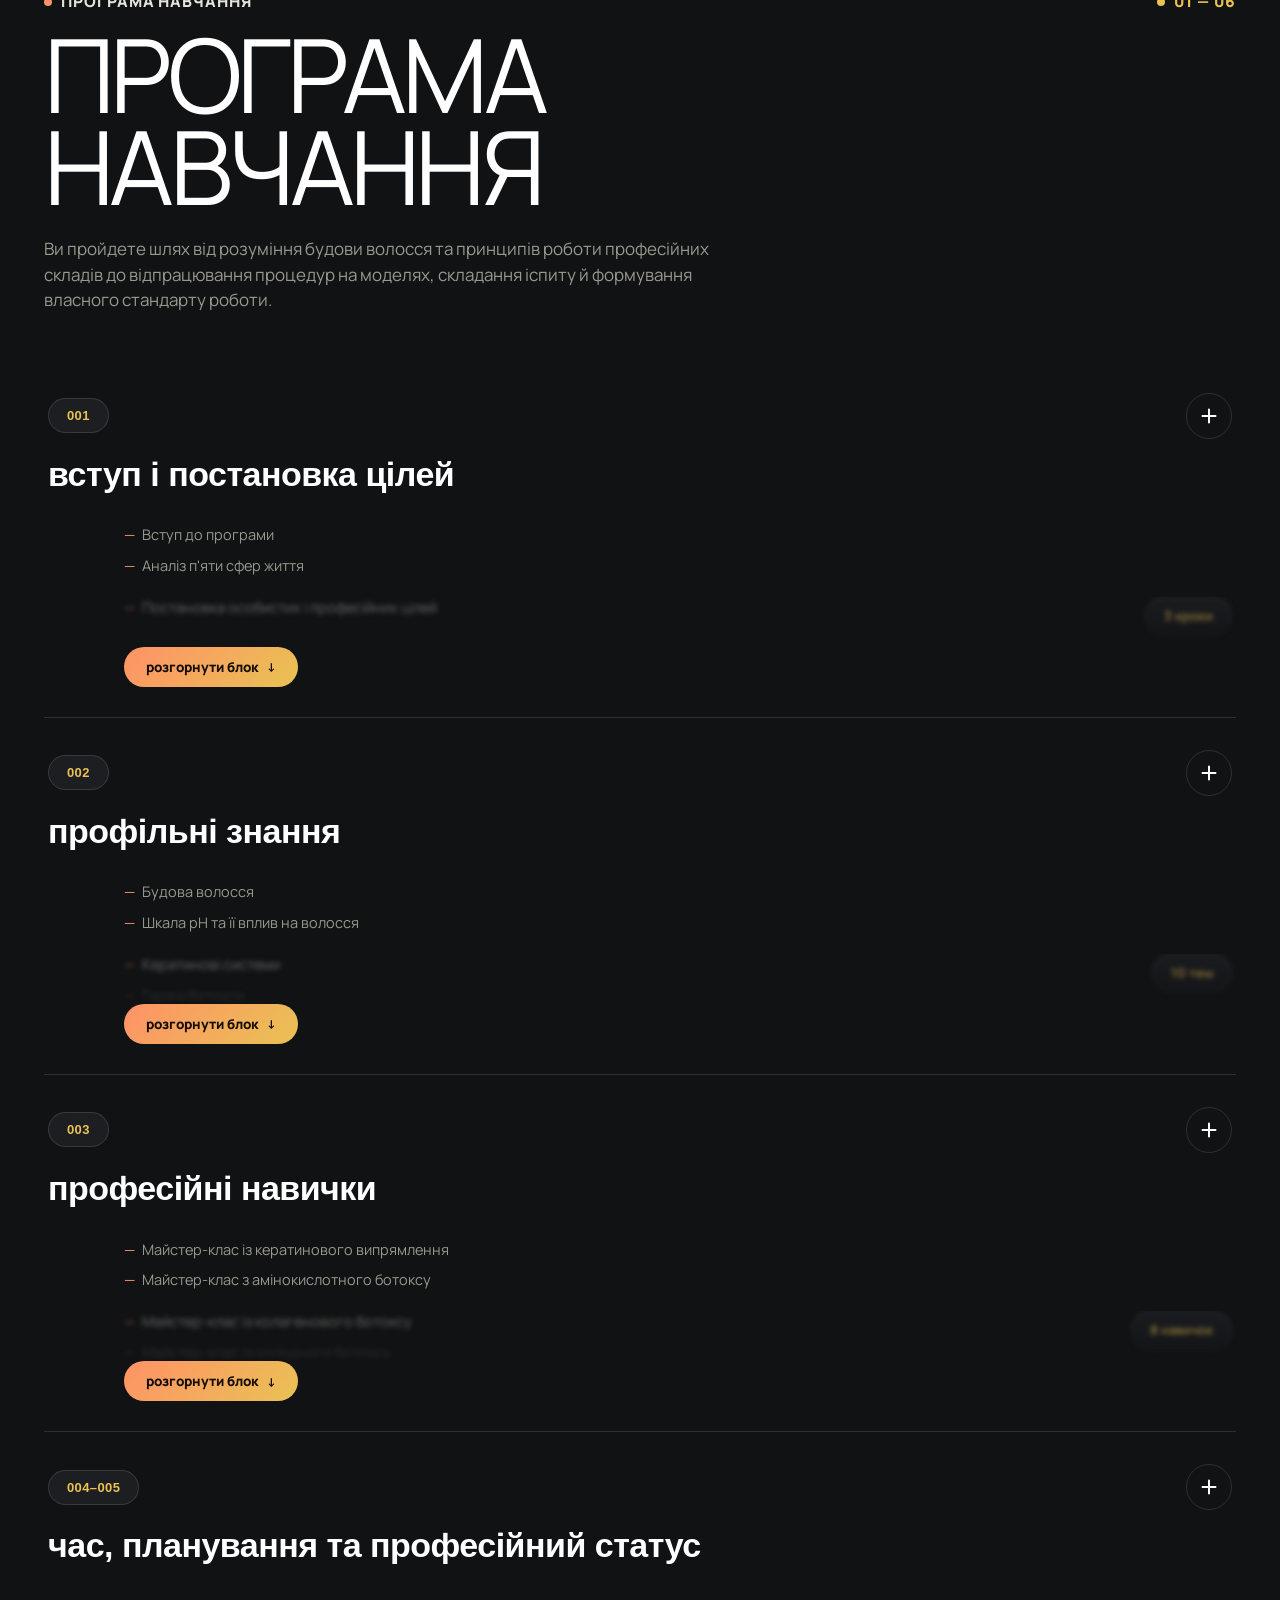
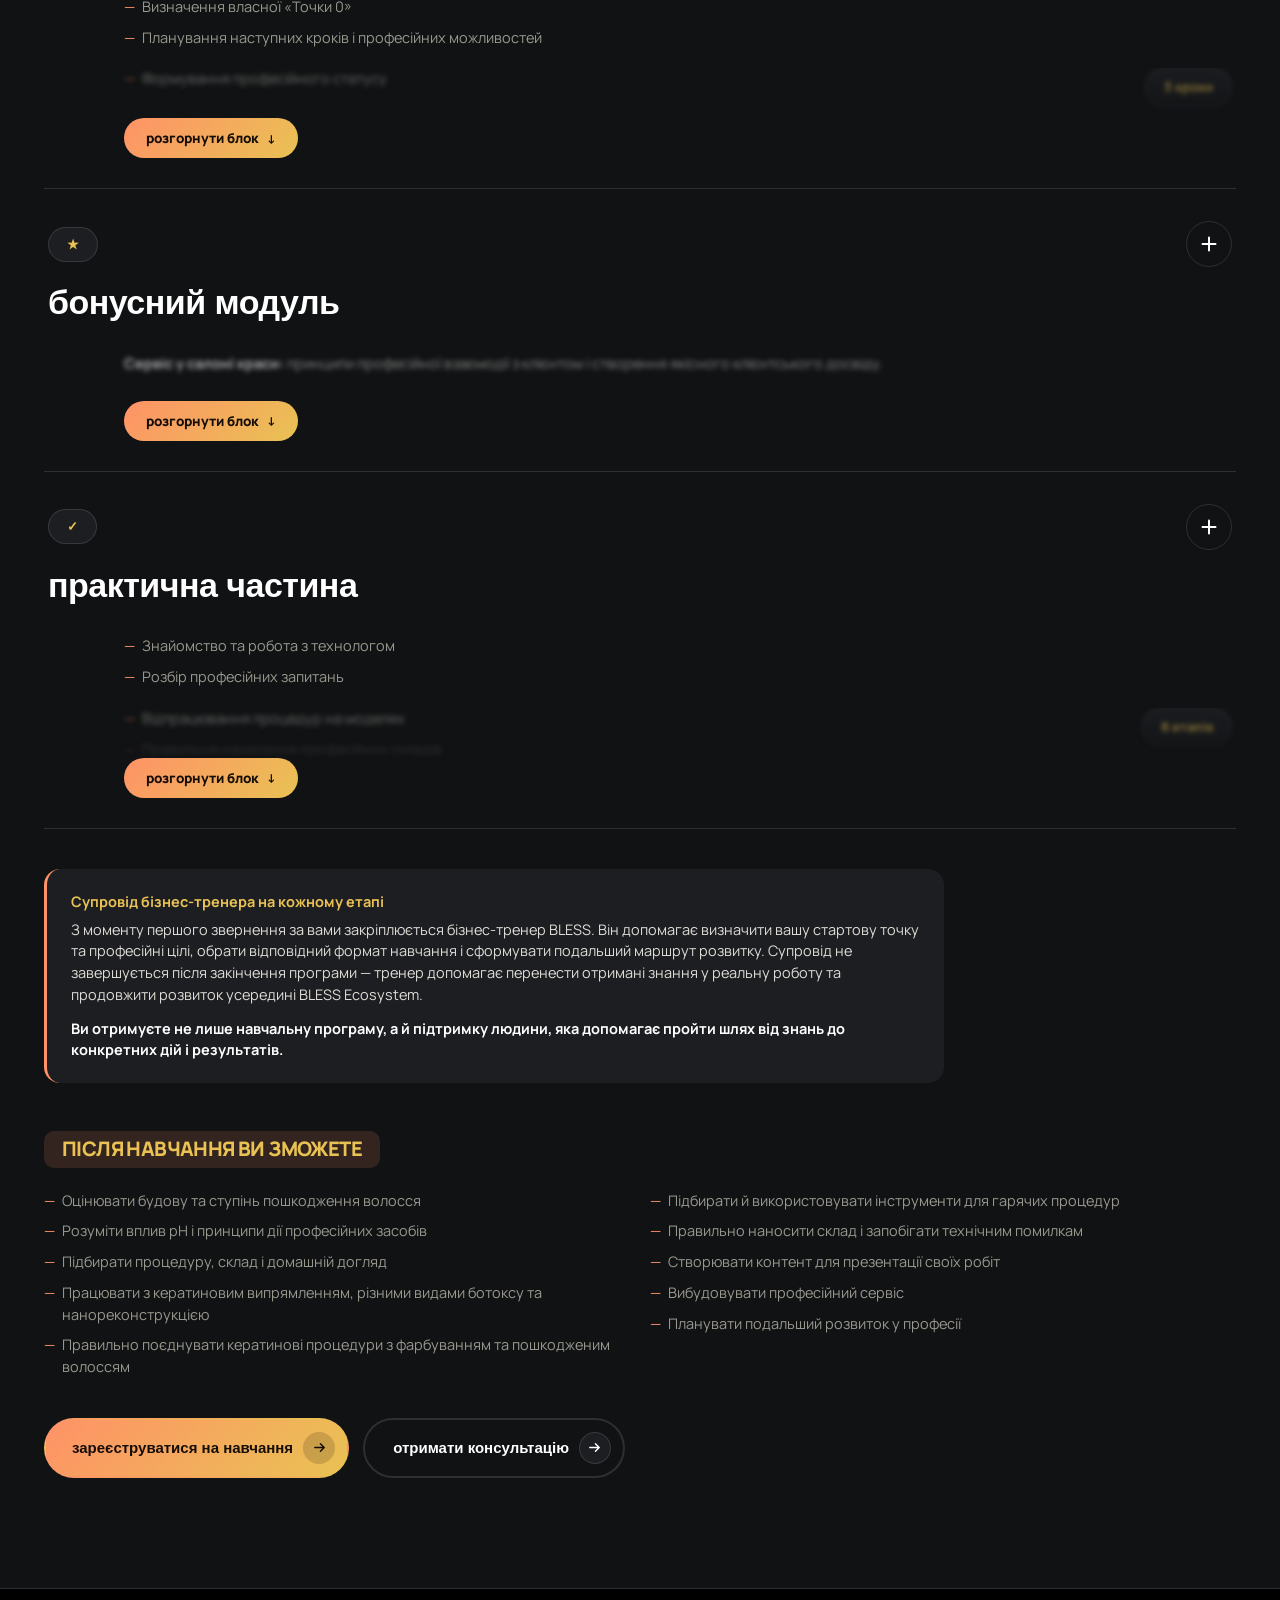
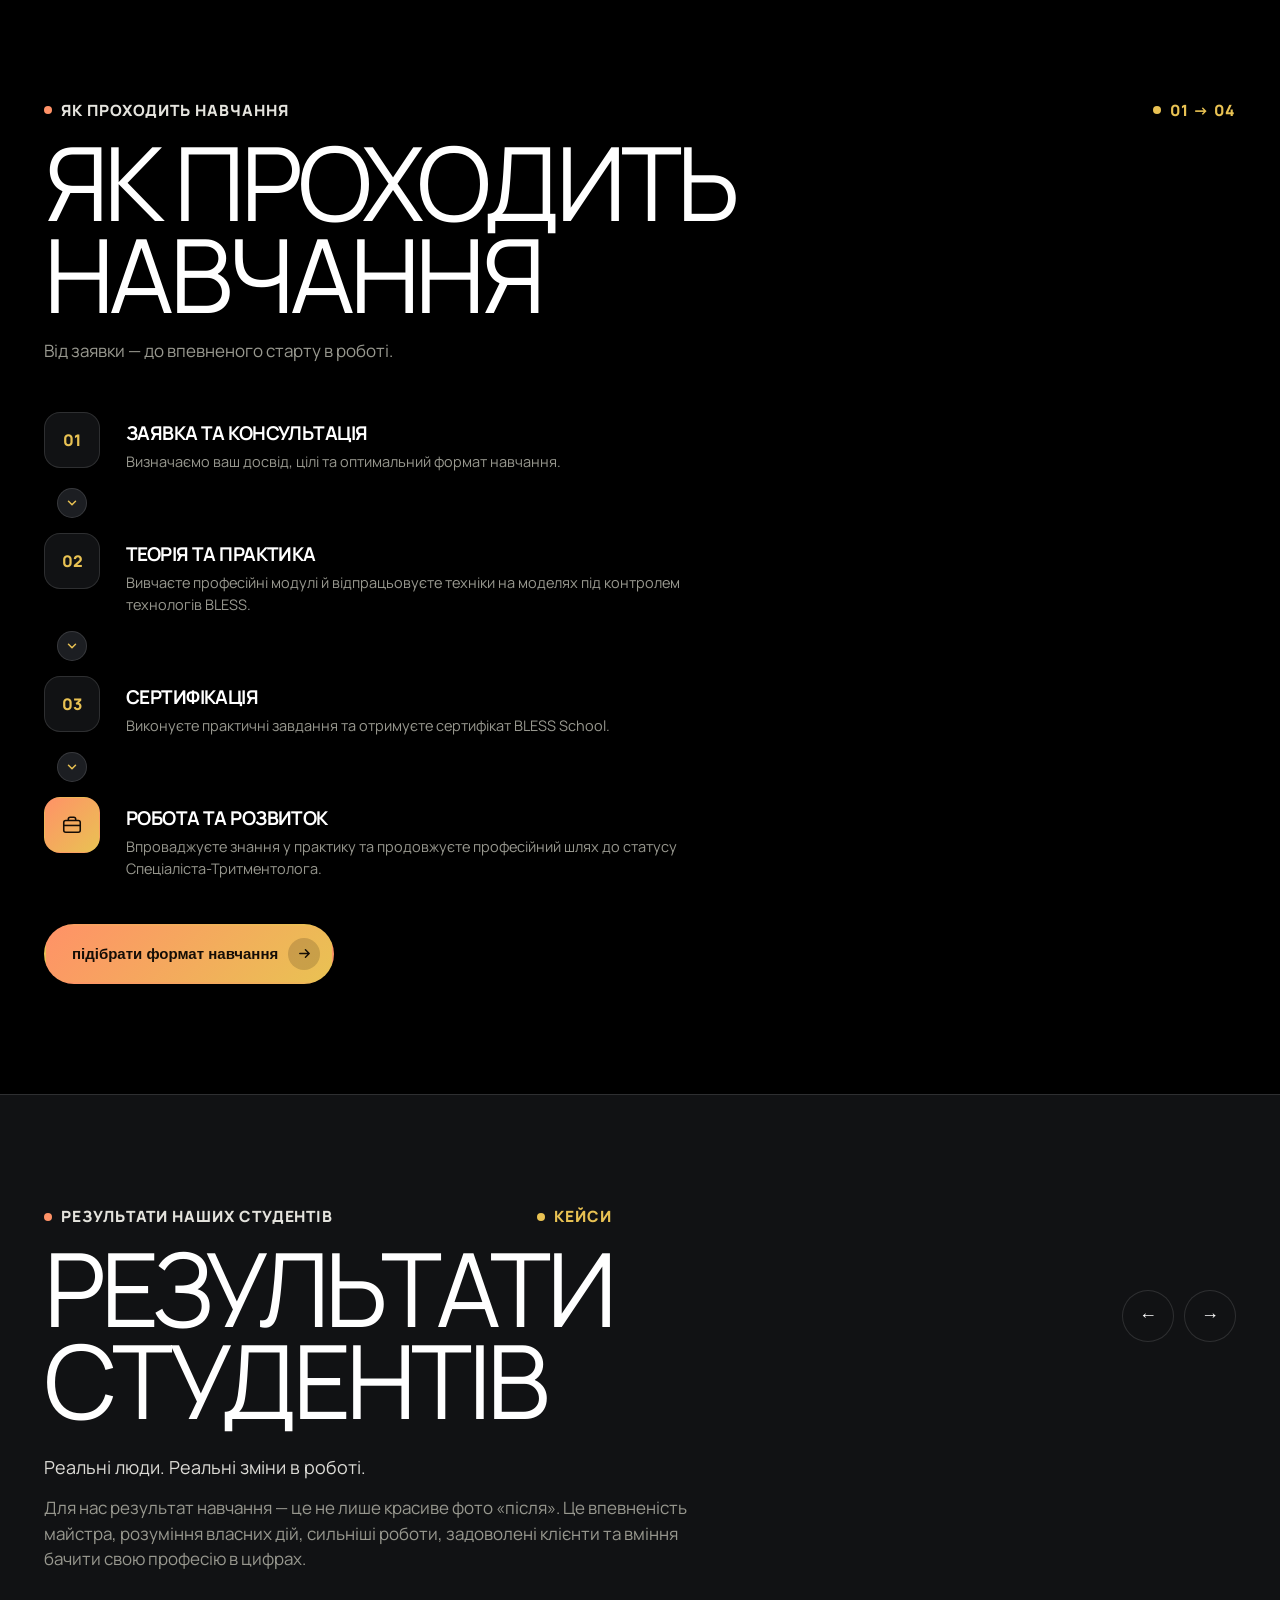
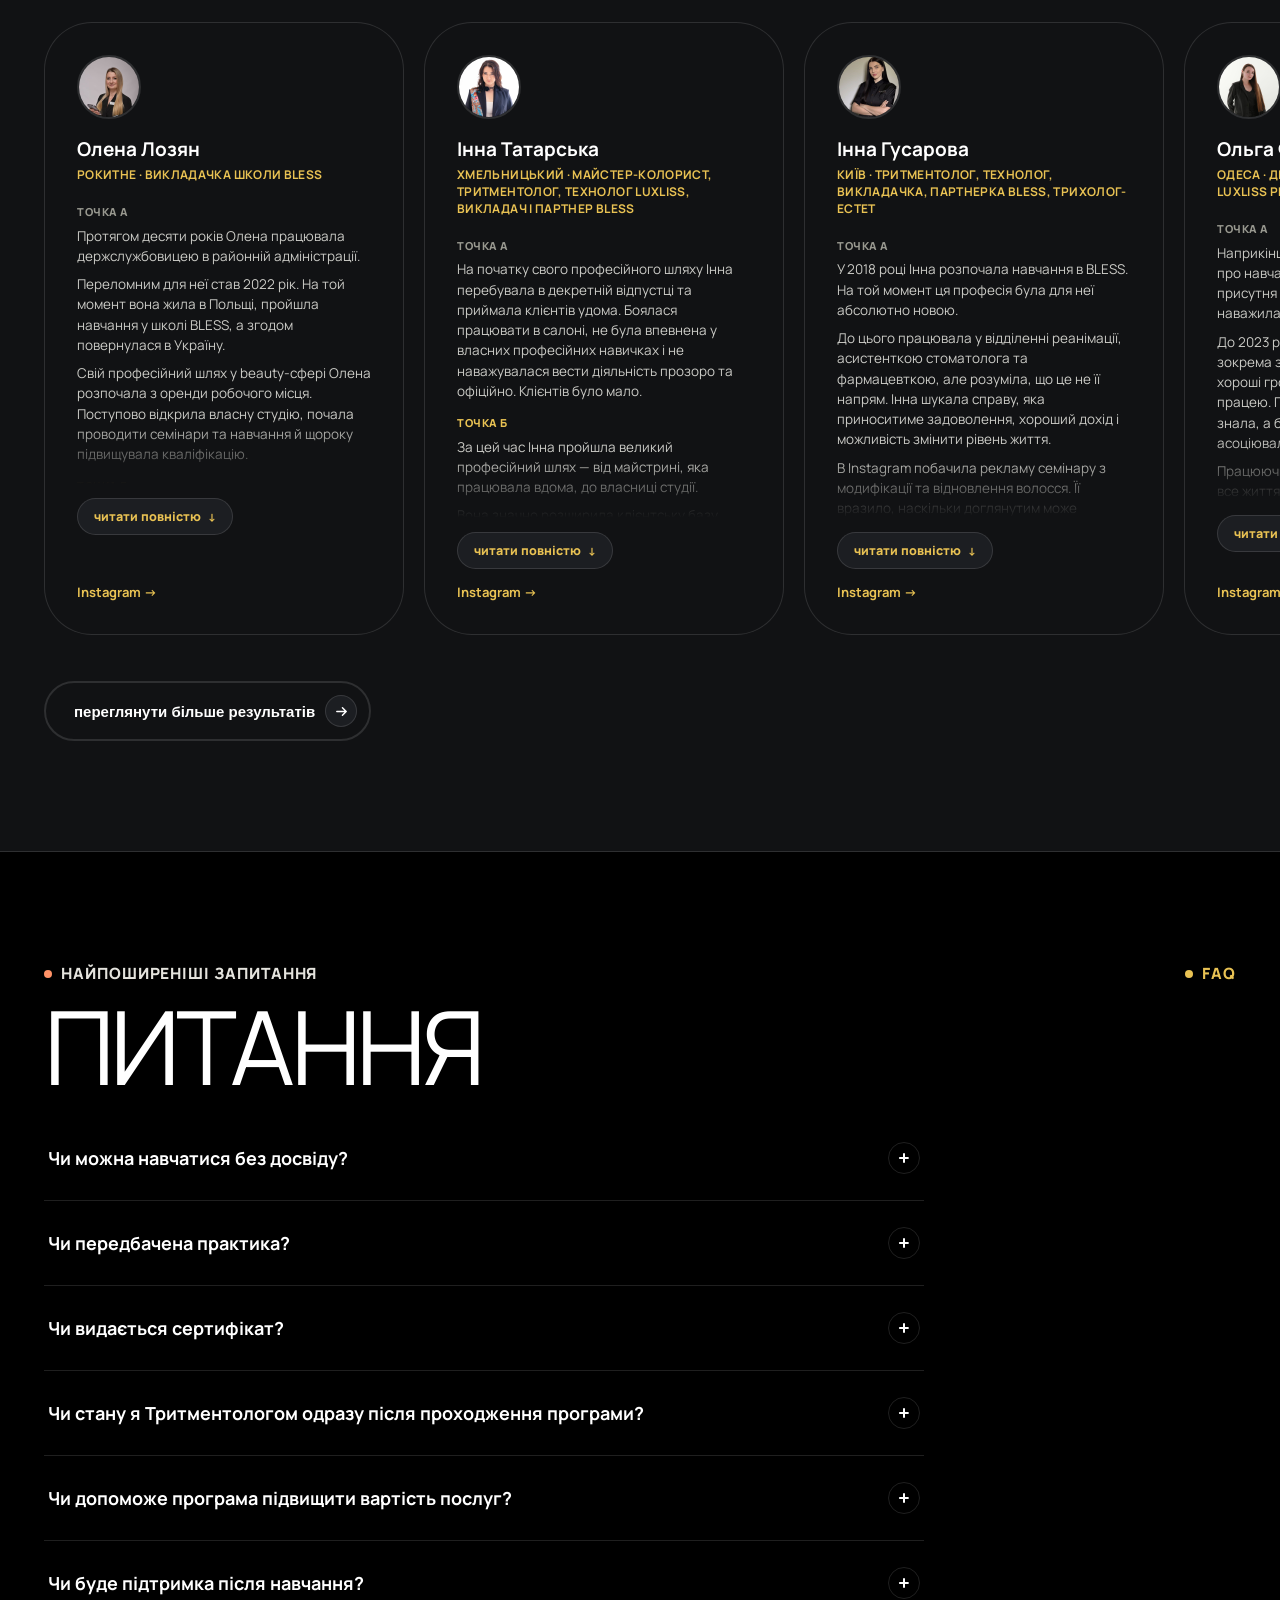
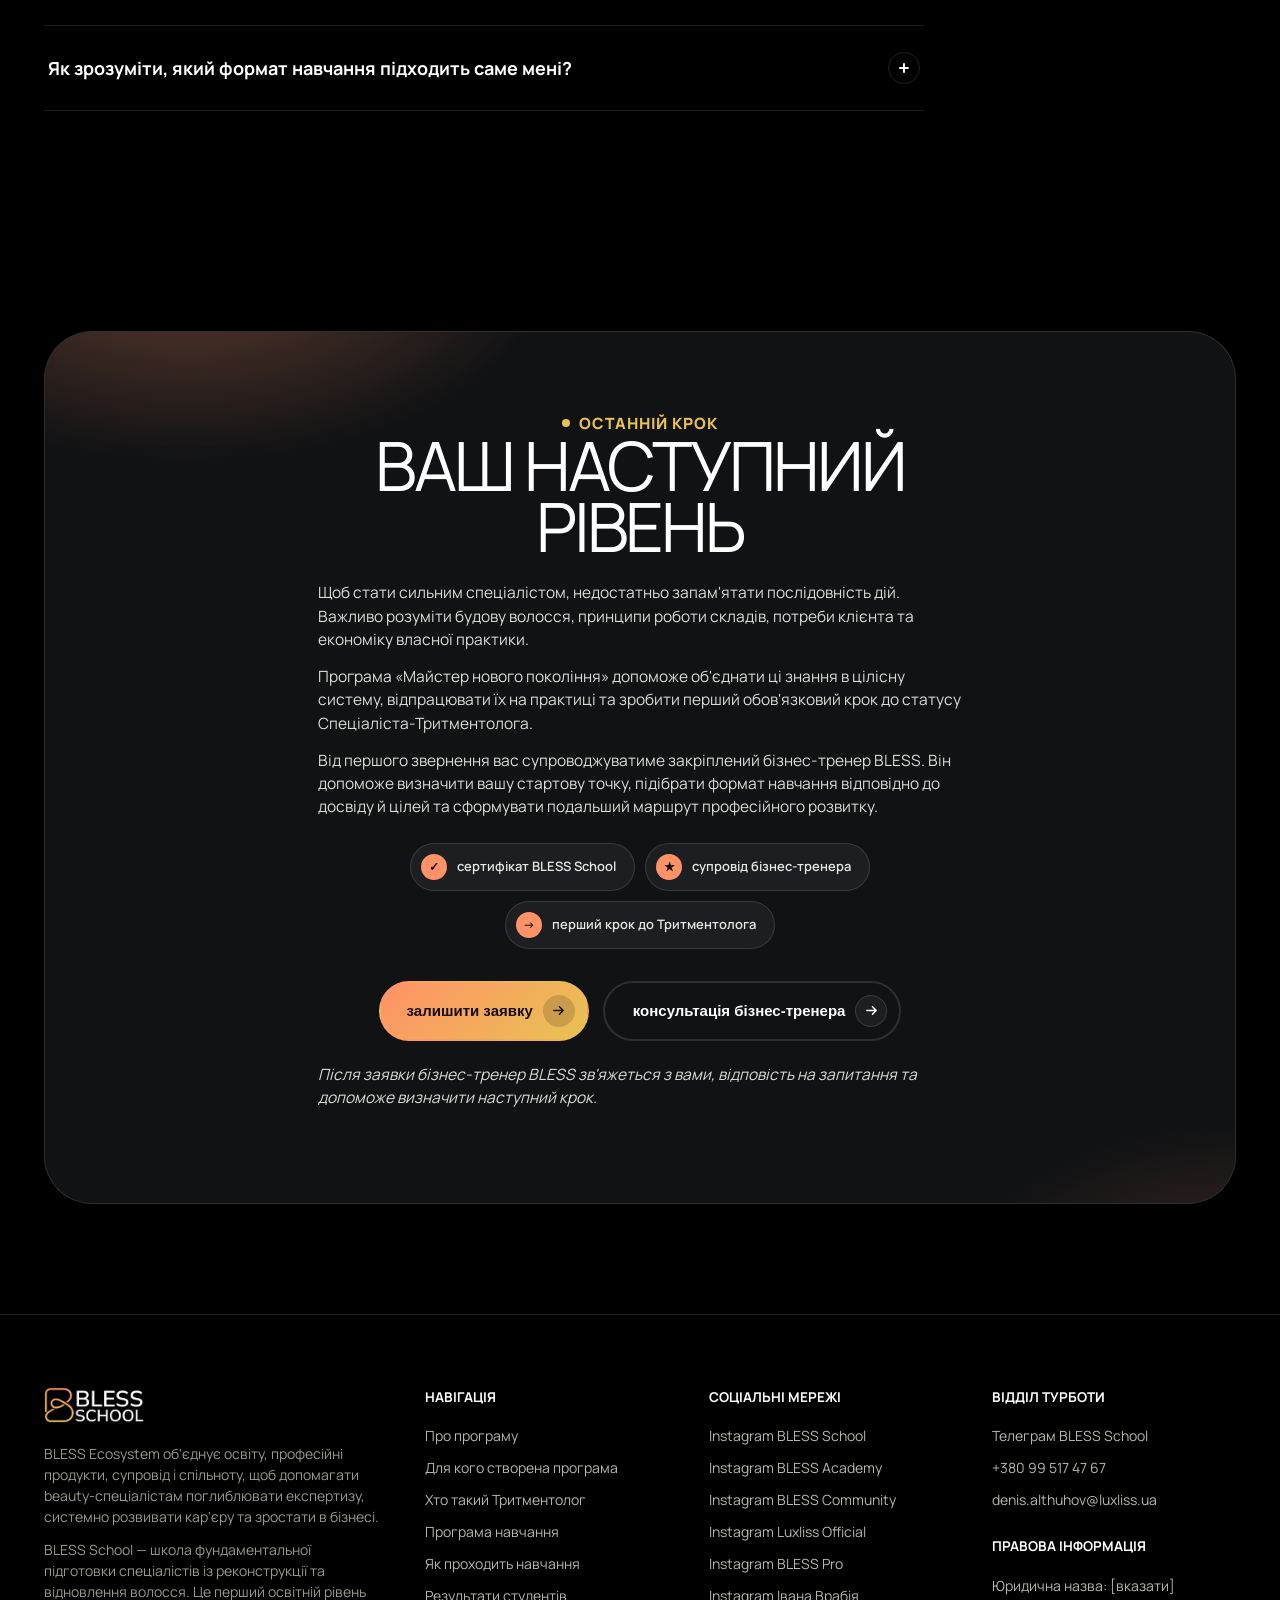
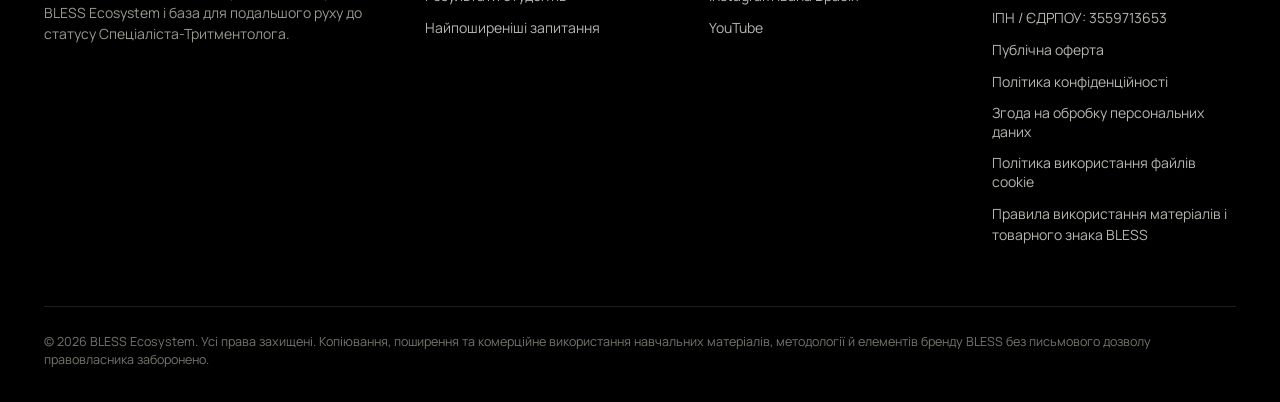
==== commit bd2ea1bb: "Add files via upload" ====
--- a/bless-school-deploy/index.html
+++ b/bless-school-deploy/index.html
@@ -1265,6 +1265,7 @@
         <img class="rc-photo" src="[data-uri]" alt="Олена Лозян"><div class="rc-name">Олена Лозян</div>
         <div class="rc-meta">Рокитне · викладачка школи BLESS</div>
         <div class="rc-body"><div class="rc-point"><span class="label">Точка А</span><p>Протягом десяти років Олена працювала держслужбовицею в районній адміністрації.</p><p>Переломним для неї став 2022 рік. На той момент вона жила в Польщі, пройшла навчання у школі BLESS, а згодом повернулася в Україну.</p><p>Свій професійний шлях у beauty-сфері Олена розпочала з оренди робочого місця. Поступово відкрила власну студію, почала проводити семінари та навчання й щороку підвищувала кваліфікацію.</p></div><div class="rc-point"><span class="label orange">Точка Б</span><p>Сьогодні Олена є власницею студії та викладачкою школи BLESS.</p><p>Її середній чек зріс утричі, відповідно збільшився й дохід. Олена почала більше подорожувати світом і має учениць, які працюють у країнах Європи.</p></div></div><button class="rc-expand" onclick="toggleAcc(this,'rc')"><span class="txt-closed">читати повністю</span><span class="txt-open">згорнути</span> <span class="rc-expand-arrow">↓</span></button>
+        <a class="rc-ig" href="https://www.instagram.com/keratin.botox.pl_ua" target="_blank" rel="noopener">Instagram →</a>
       </div>
       <div class="result-card-v2" data-reveal>
         <img class="rc-photo" src="[data-uri]" alt="Інна Татарська"><div class="rc-name">Інна Татарська</div>
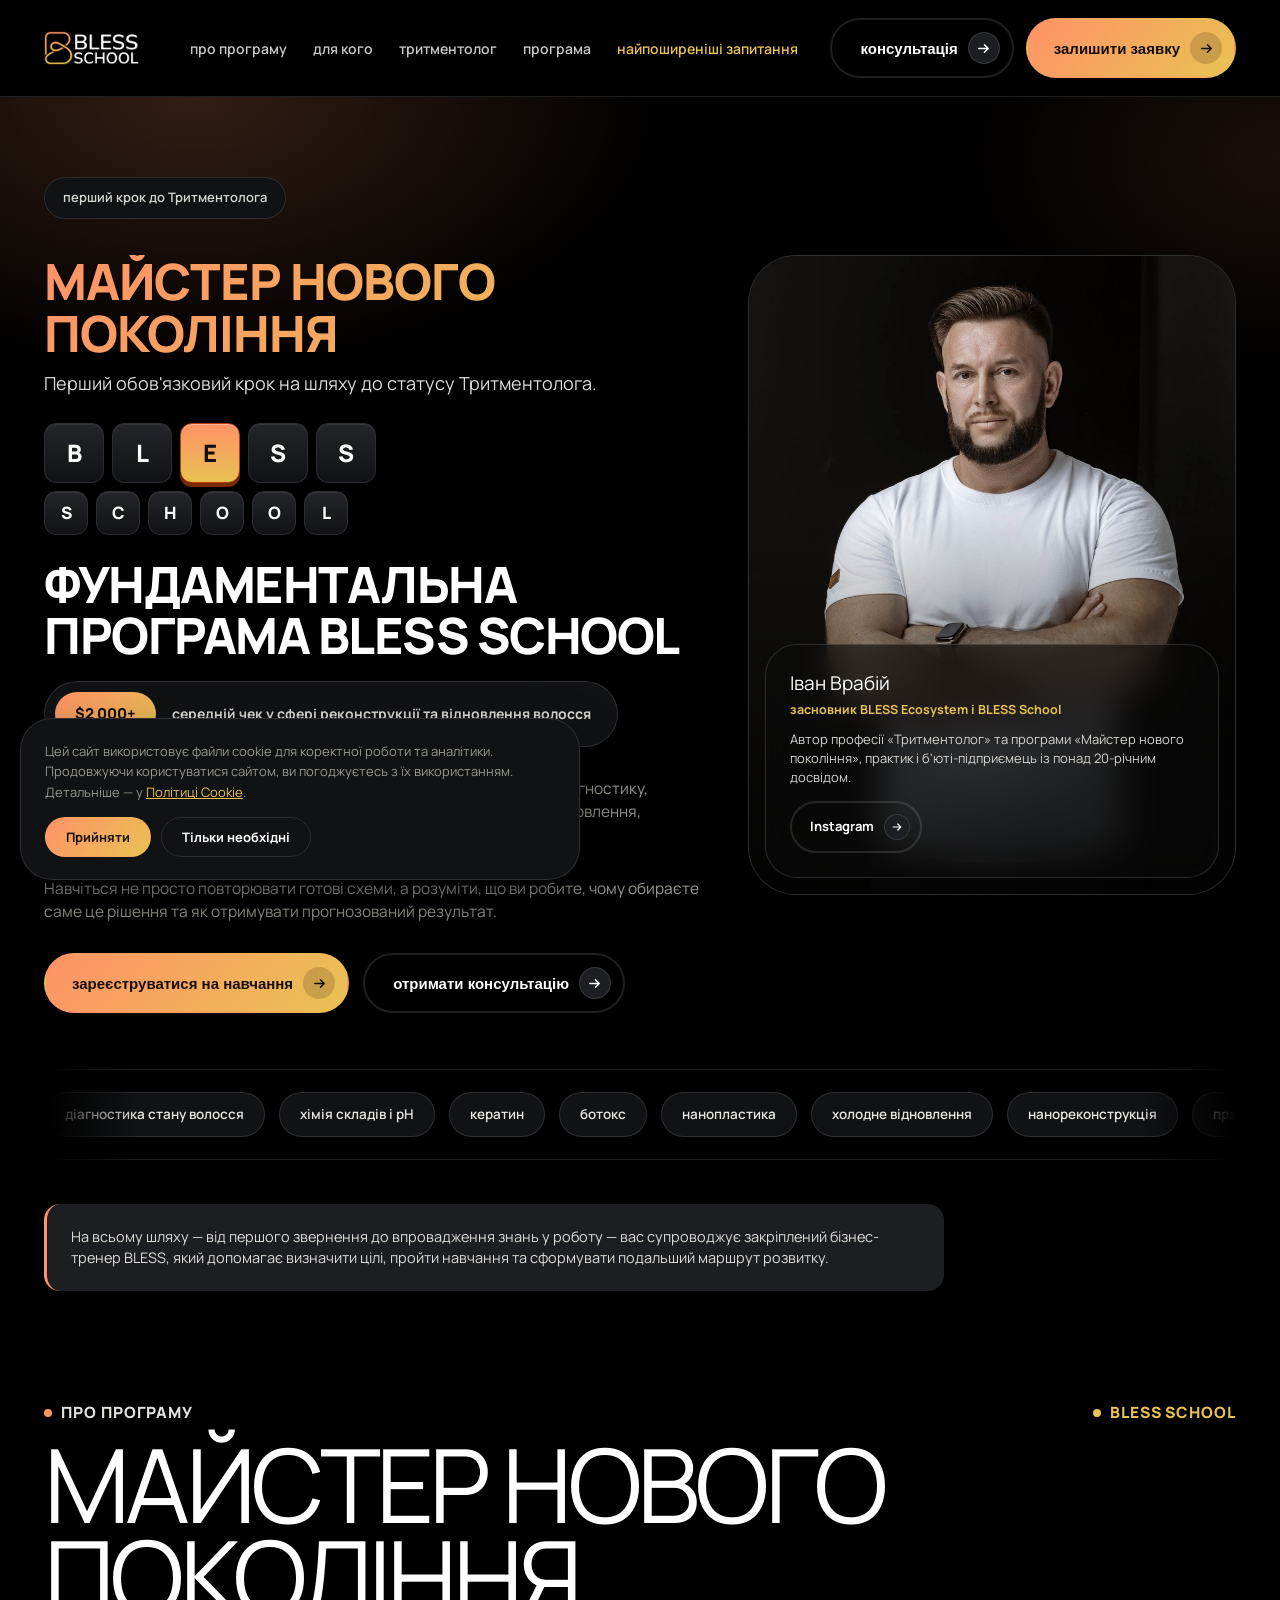
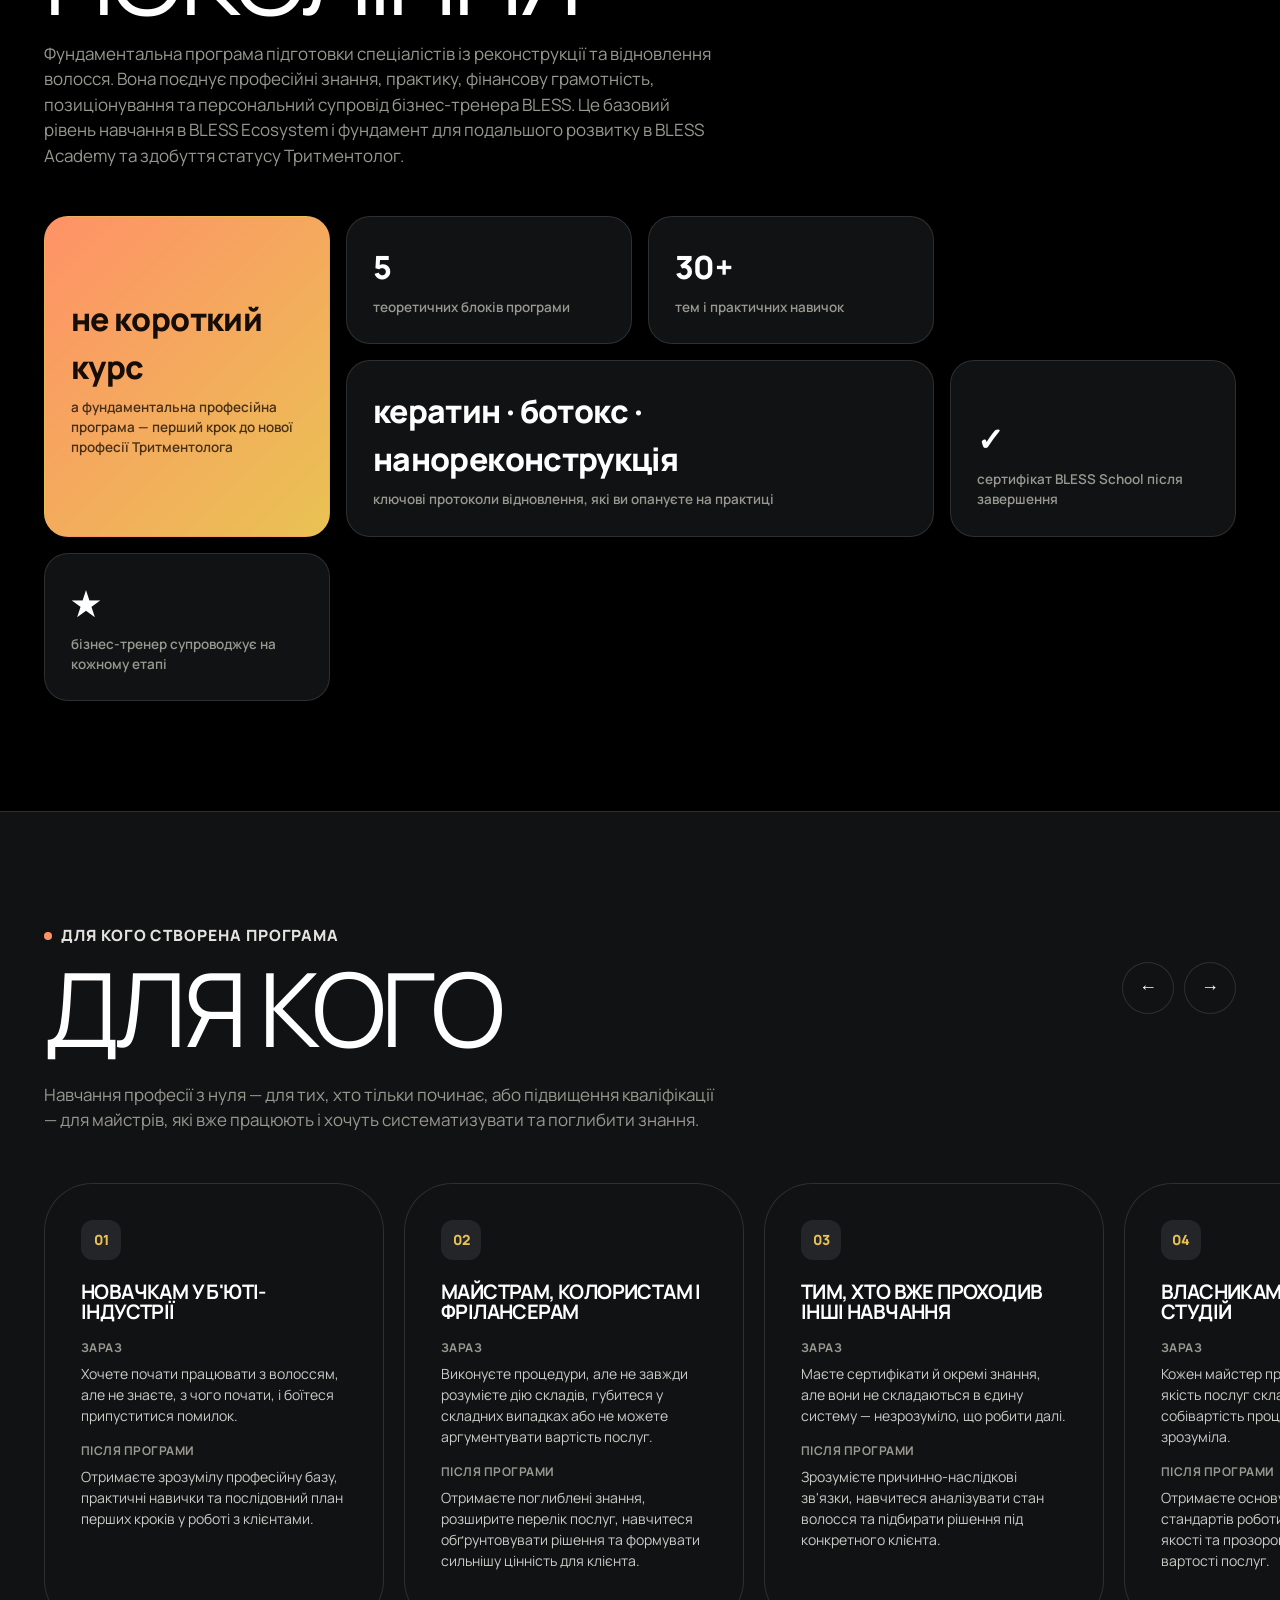
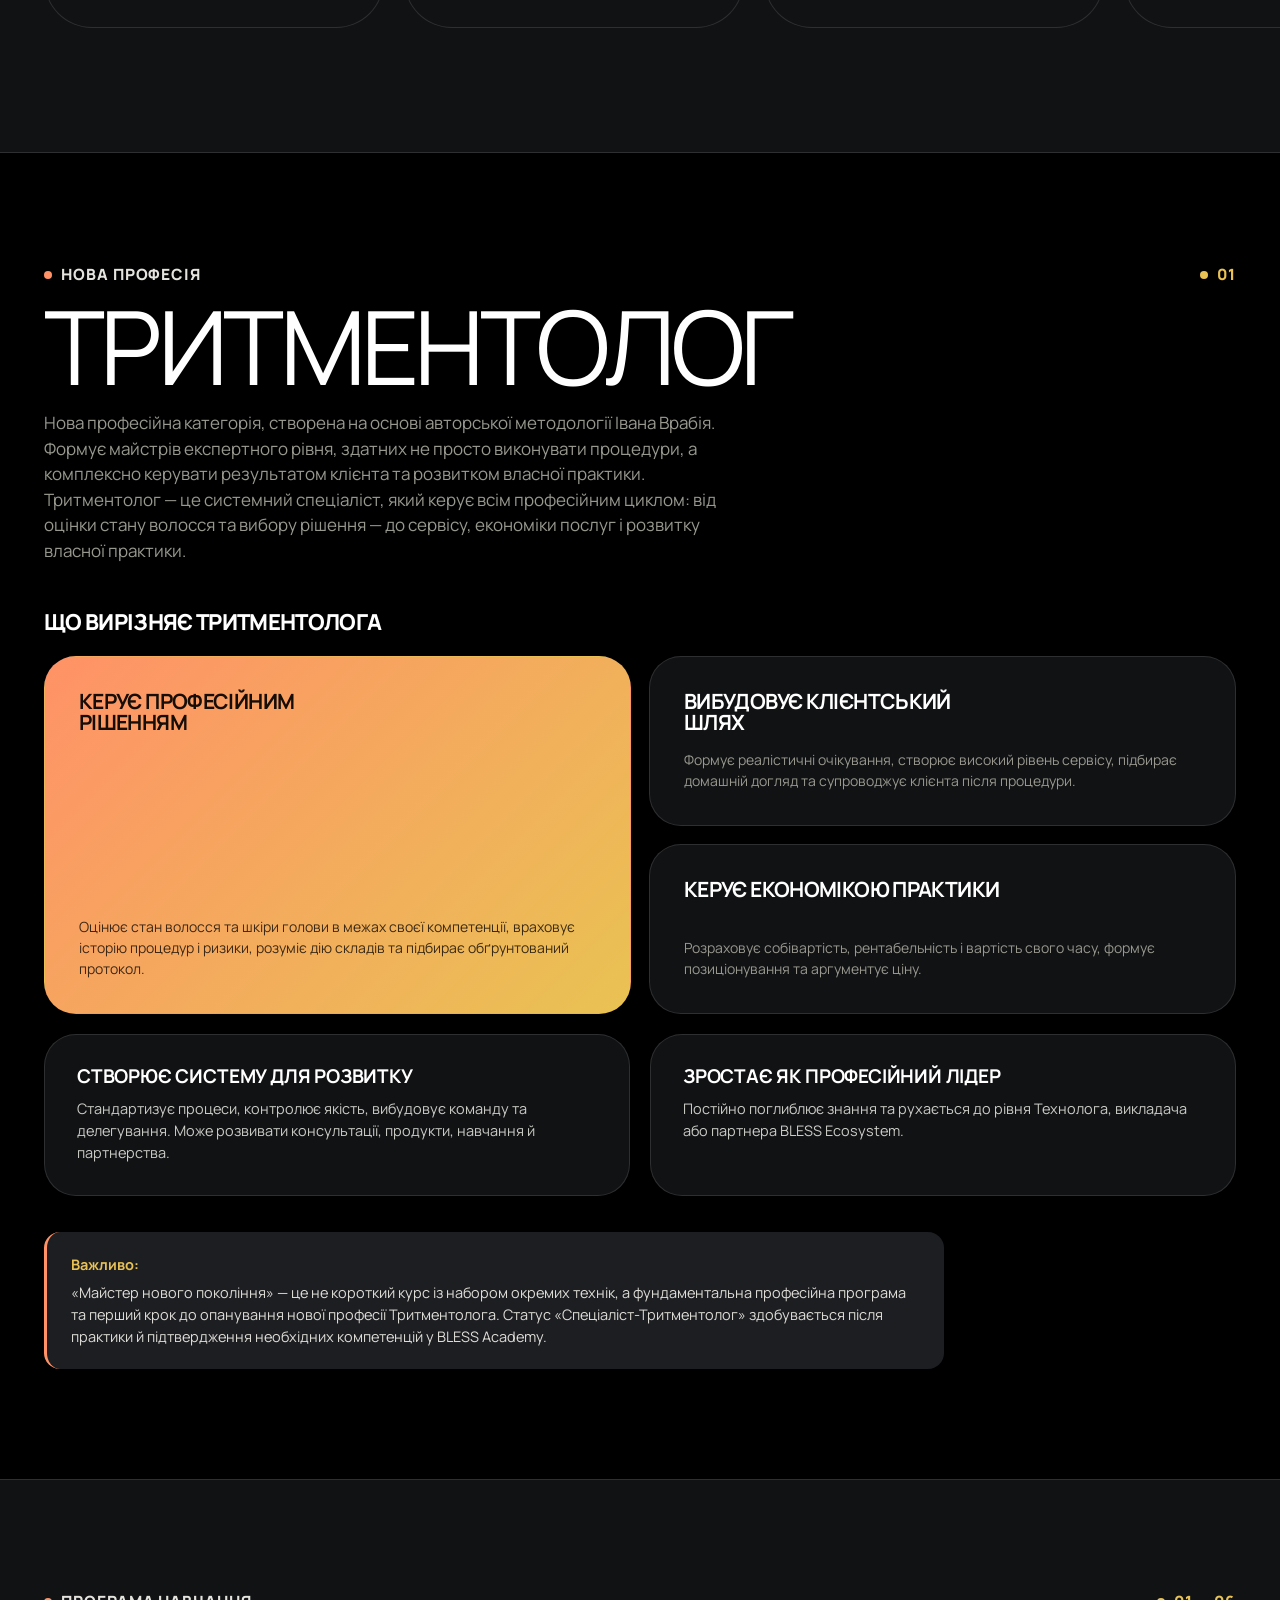
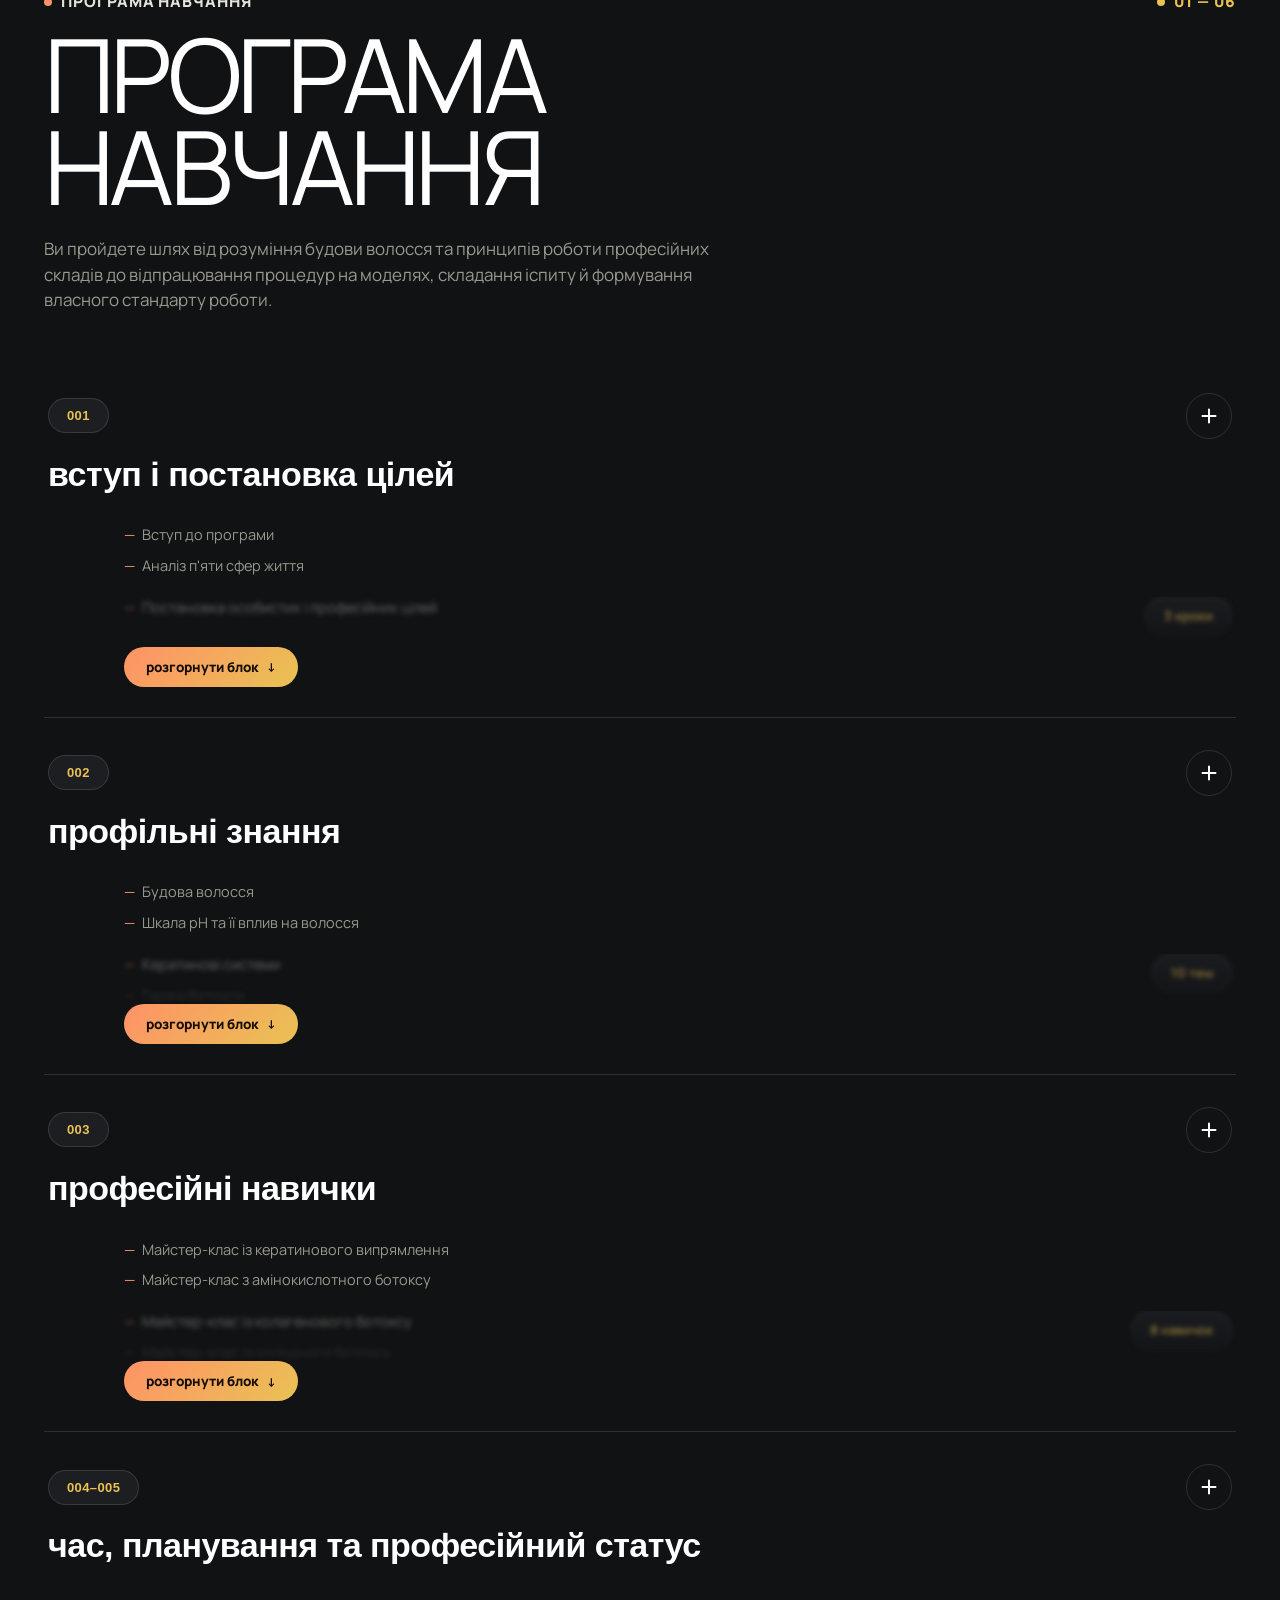
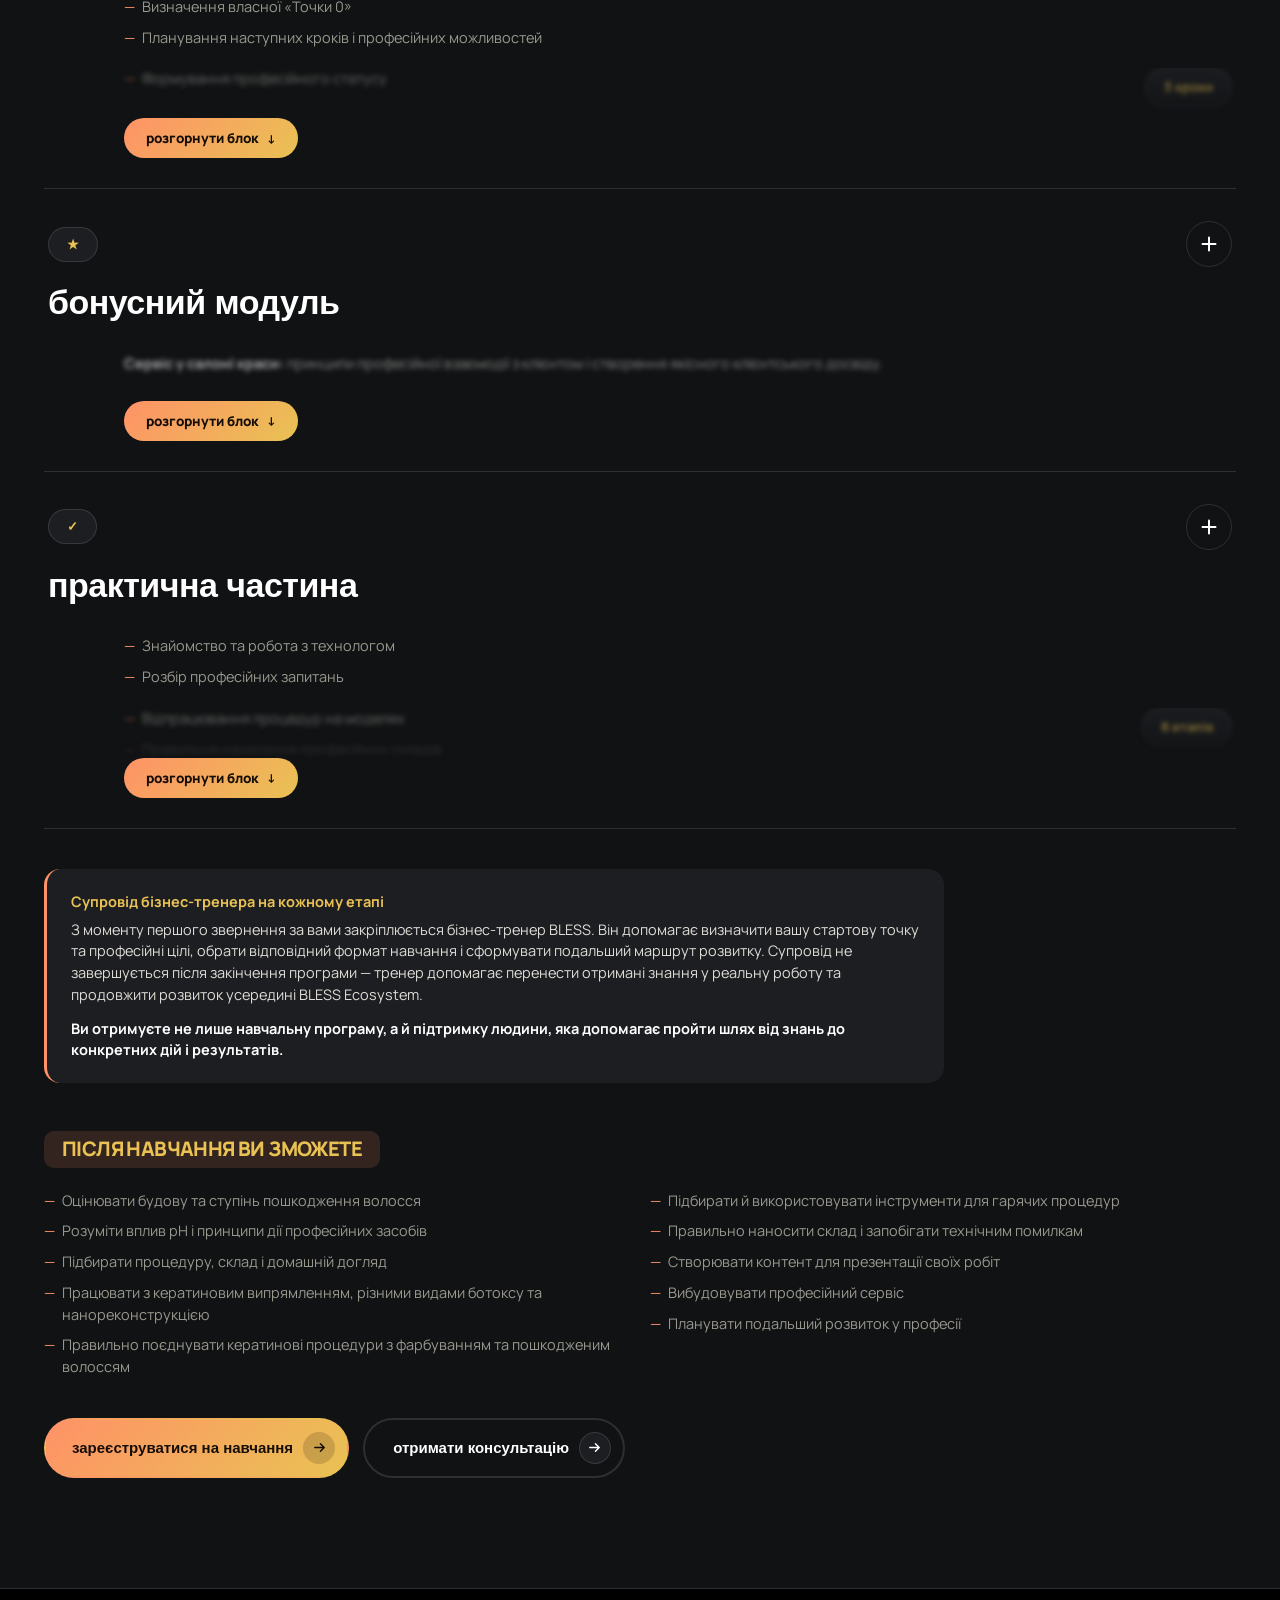
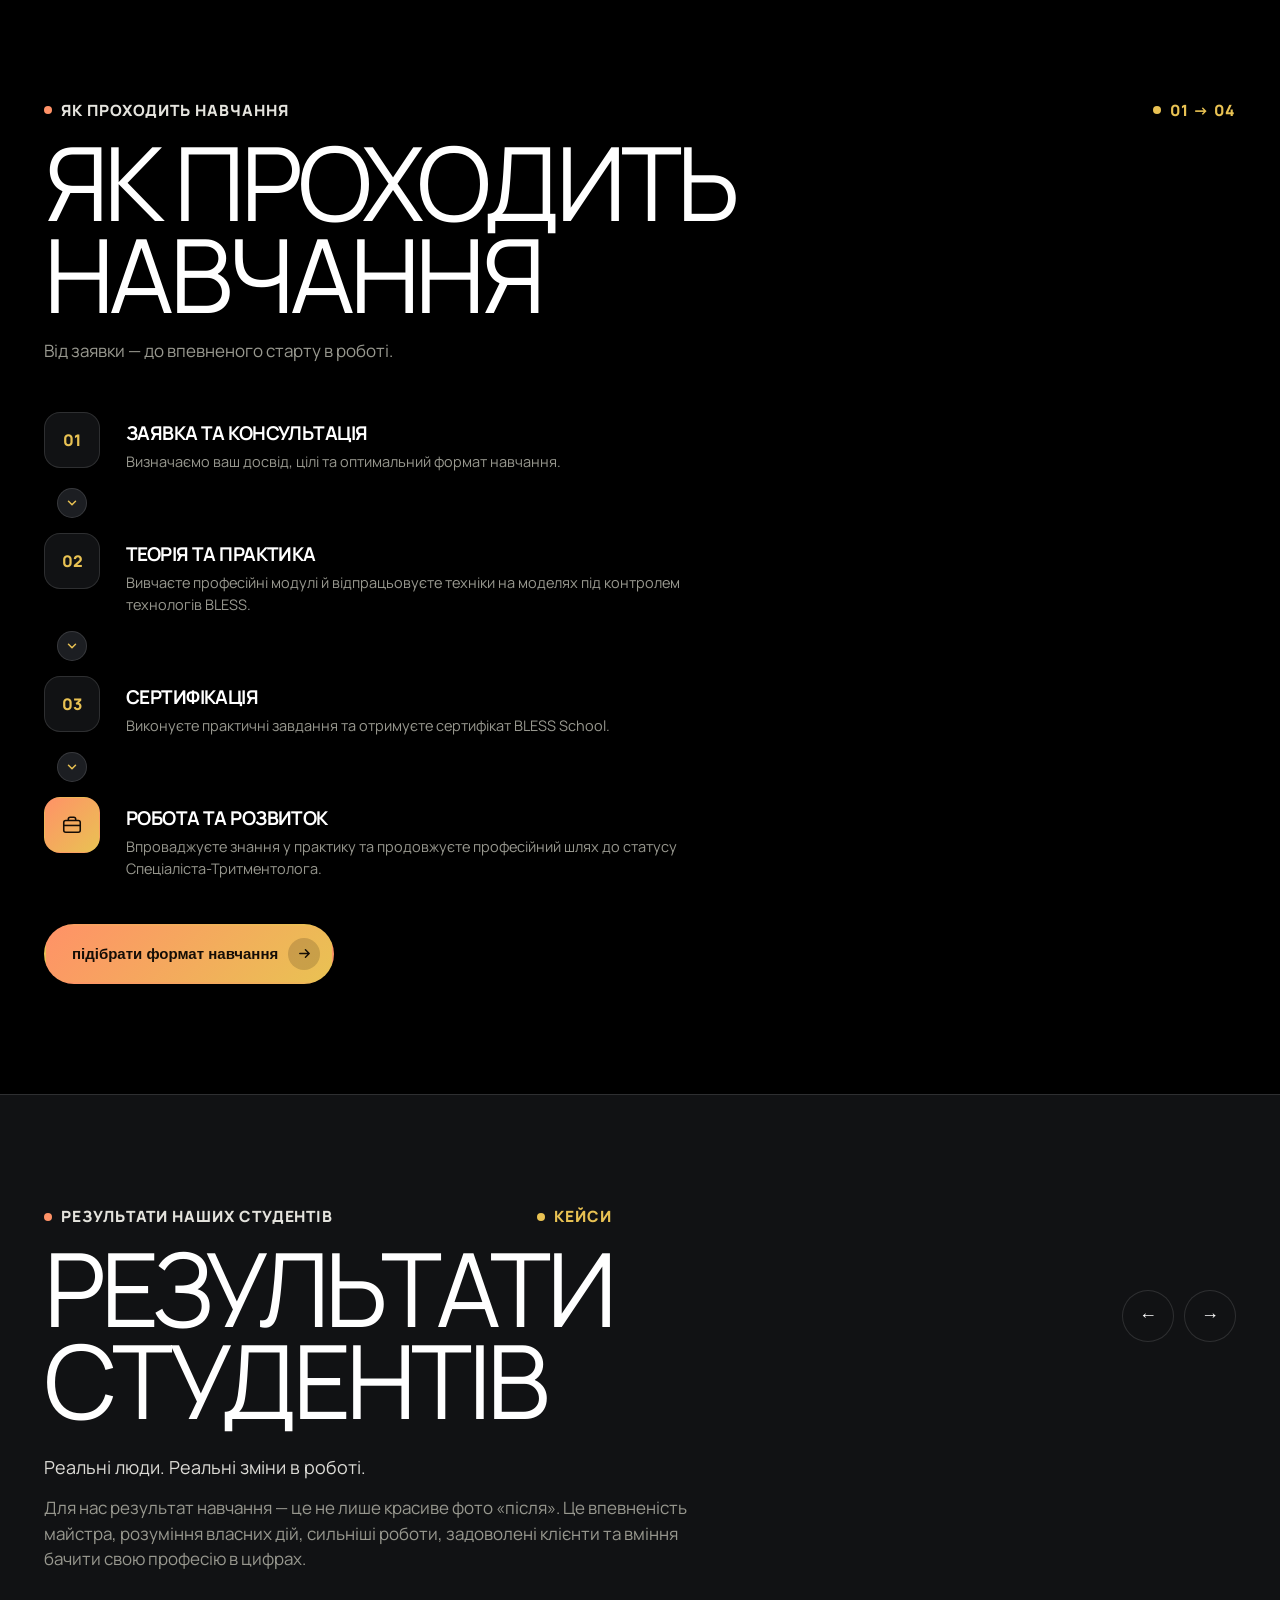
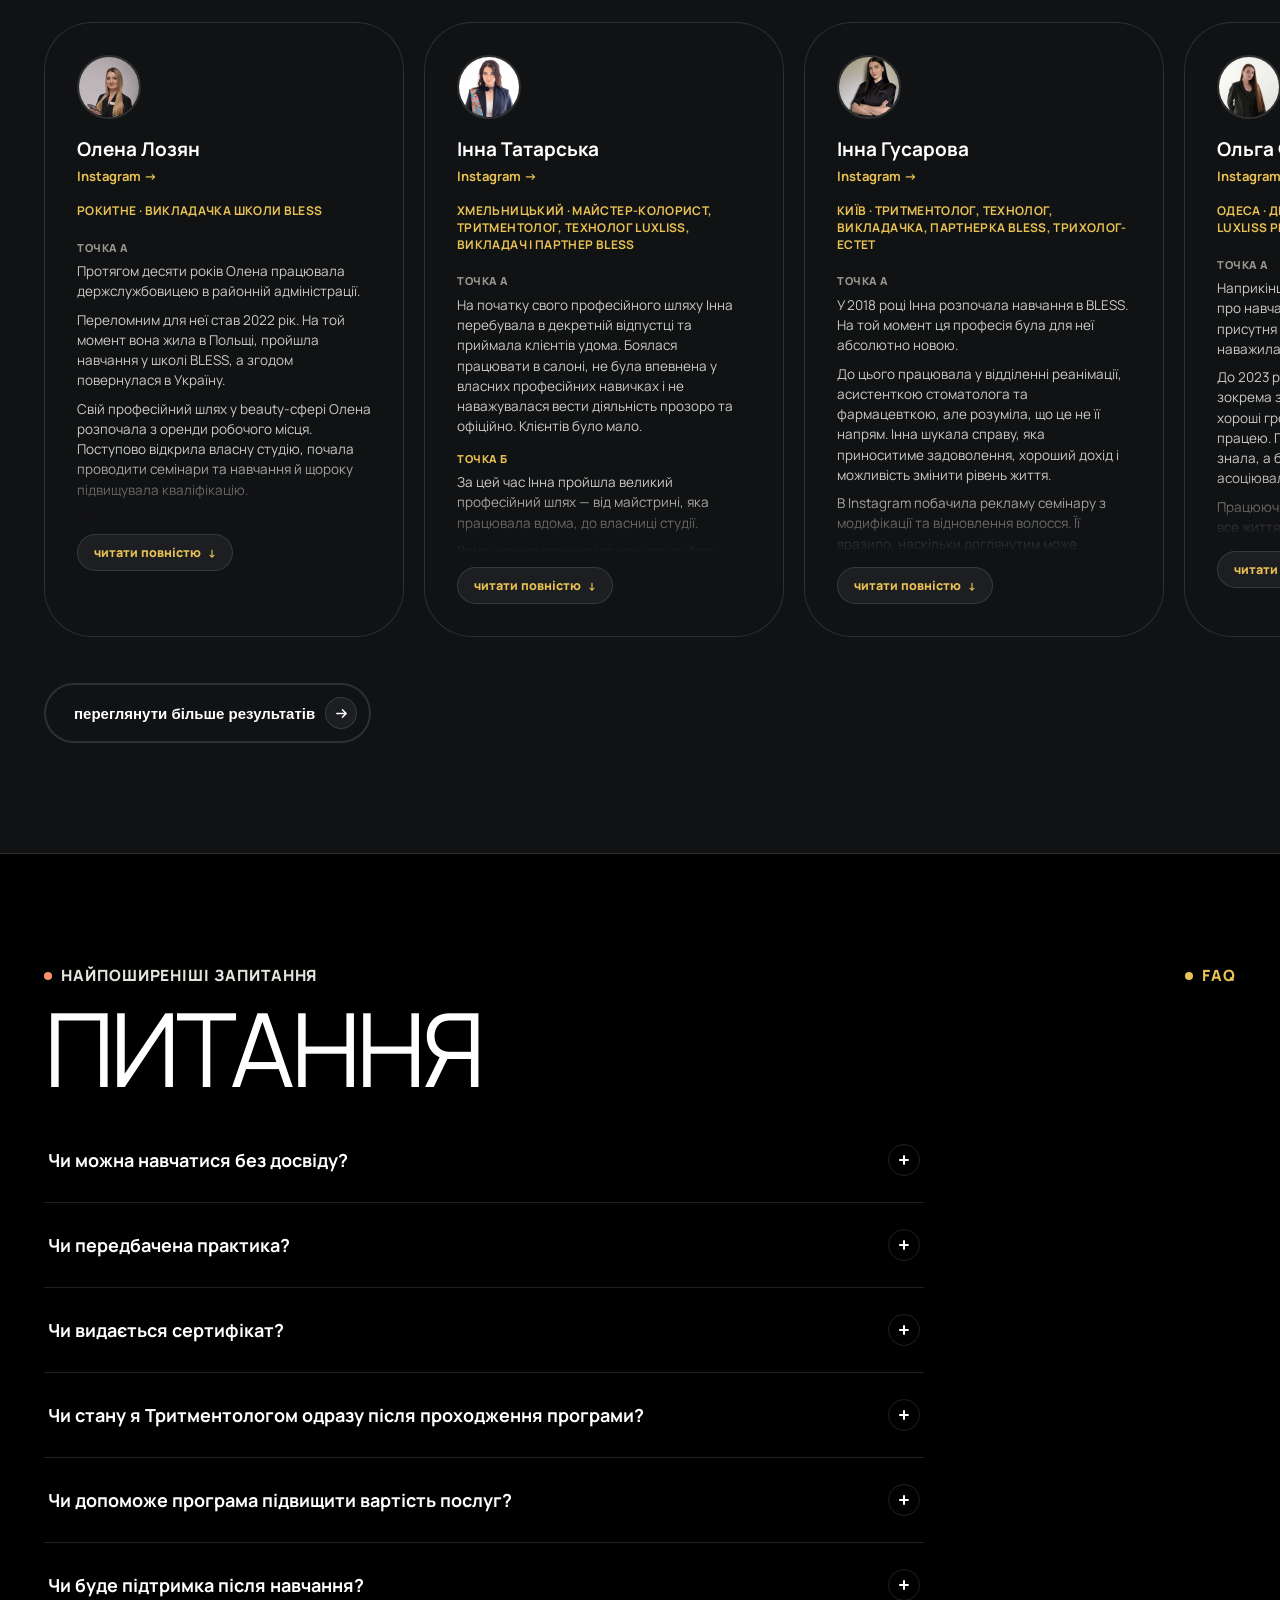
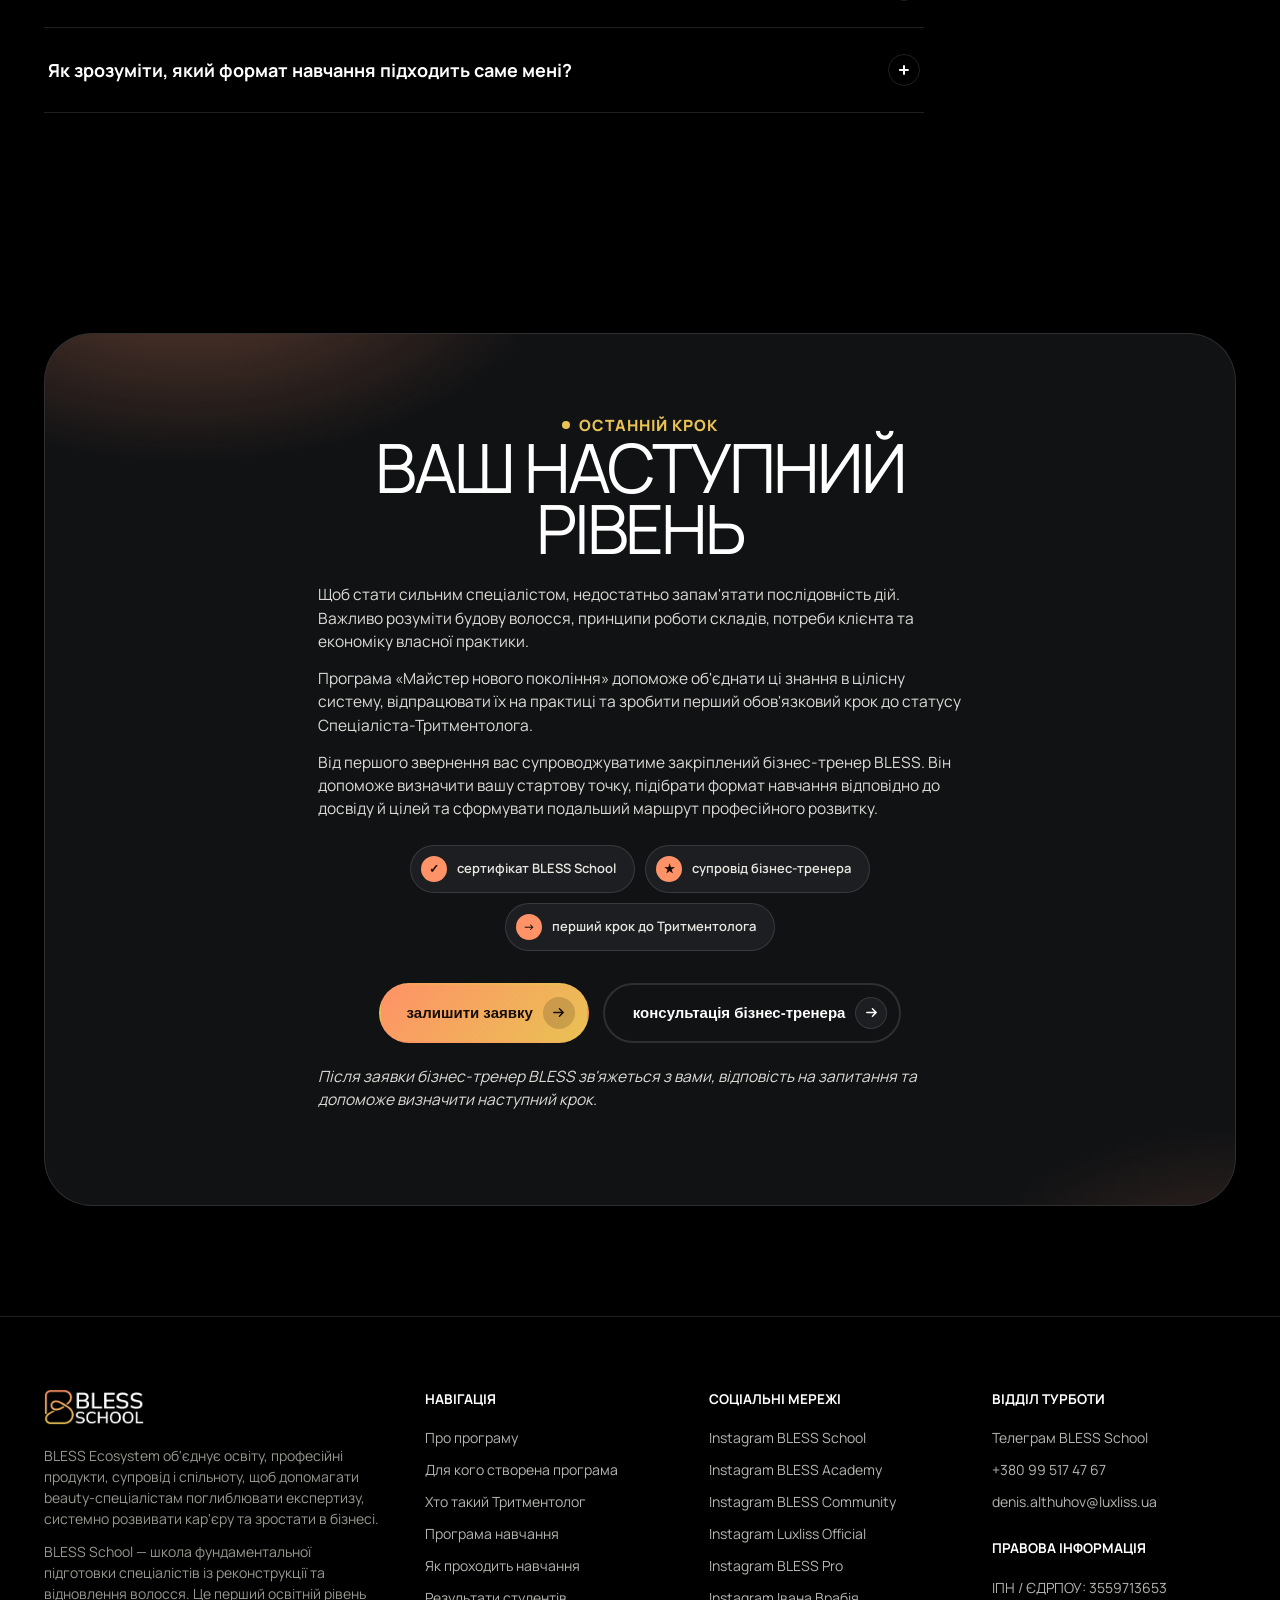
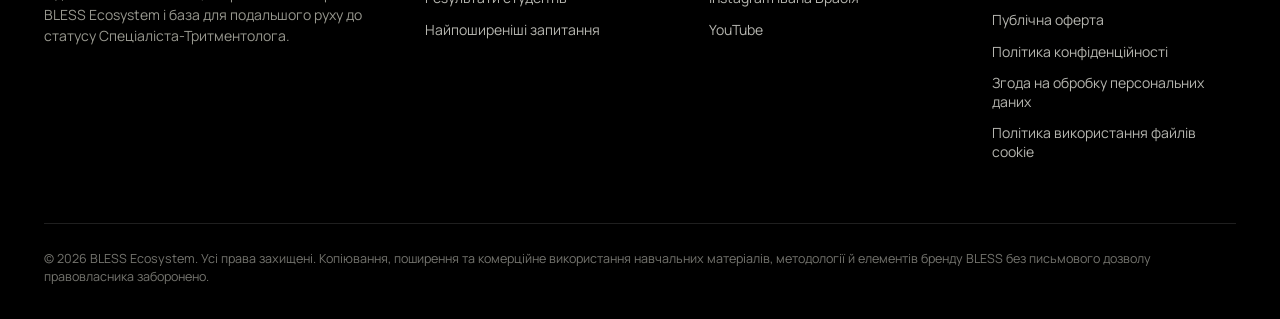
==== commit 76fb0ddd: "Add files via upload" ====
--- a/bless-school-deploy/index.html
+++ b/bless-school-deploy/index.html
@@ -341,7 +341,7 @@
   .result-card-v2 .rc-expand .txt-open{display:none;}
   .result-card-v2.is-open .rc-expand .txt-closed{display:none;}
   .result-card-v2.is-open .rc-expand .txt-open{display:inline;}
-  .result-card-v2 .rc-ig{margin-top:auto; padding-top:14px; color:var(--orange-2); font-size:13px; font-weight:700; display:inline-flex; align-items:center; gap:6px; transition:.2s;}
+  .result-card-v2 .rc-ig{margin-bottom:16px; color:var(--orange-2); font-size:13px; font-weight:700; display:inline-flex; align-items:center; gap:6px; transition:.2s;}
   .result-card-v2 .rc-ig:hover{color:var(--orange);}
   .results-dots{display:none;}
 
@@ -646,7 +646,7 @@
        easier to read case-by-case on a phone than a long vertical list */
     #resultsCarousel{
       display:flex; overflow-x:auto; scroll-snap-type:x mandatory;
-      gap:14px; padding:2px 4px 18px 0;
+      gap:14px; padding:2px 4px 18px 0; touch-action:pan-y;
     }
     #resultsCarousel .carousel-end-spacer{display:block; flex:0 0 4px;}
     .result-card-v2{flex:0 0 86vw; scroll-snap-align:center;}
@@ -1263,64 +1263,54 @@
     <div class="carousel-track" id="resultsCarousel">
       <div class="result-card-v2" data-reveal>
         <img class="rc-photo" src="[data-uri]" alt="Олена Лозян"><div class="rc-name">Олена Лозян</div>
+        <a class="rc-ig" href="https://www.instagram.com/keratin.botox.pl_ua" target="_blank" rel="noopener">Instagram →</a>
         <div class="rc-meta">Рокитне · викладачка школи BLESS</div>
-        <div class="rc-body"><div class="rc-point"><span class="label">Точка А</span><p>Протягом десяти років Олена працювала держслужбовицею в районній адміністрації.</p><p>Переломним для неї став 2022 рік. На той момент вона жила в Польщі, пройшла навчання у школі BLESS, а згодом повернулася в Україну.</p><p>Свій професійний шлях у beauty-сфері Олена розпочала з оренди робочого місця. Поступово відкрила власну студію, почала проводити семінари та навчання й щороку підвищувала кваліфікацію.</p></div><div class="rc-point"><span class="label orange">Точка Б</span><p>Сьогодні Олена є власницею студії та викладачкою школи BLESS.</p><p>Її середній чек зріс утричі, відповідно збільшився й дохід. Олена почала більше подорожувати світом і має учениць, які працюють у країнах Європи.</p></div></div><button class="rc-expand" onclick="toggleAcc(this,'rc')"><span class="txt-closed">читати повністю</span><span class="txt-open">згорнути</span> <span class="rc-expand-arrow">↓</span></button>
-        <a class="rc-ig" href="https://www.instagram.com/keratin.botox.pl_ua" target="_blank" rel="noopener">Instagram →</a>
-      </div>
+        <div class="rc-body"><div class="rc-point"><span class="label">Точка А</span><p>Протягом десяти років Олена працювала держслужбовицею в районній адміністрації.</p><p>Переломним для неї став 2022 рік. На той момент вона жила в Польщі, пройшла навчання у школі BLESS, а згодом повернулася в Україну.</p><p>Свій професійний шлях у beauty-сфері Олена розпочала з оренди робочого місця. Поступово відкрила власну студію, почала проводити семінари та навчання й щороку підвищувала кваліфікацію.</p></div><div class="rc-point"><span class="label orange">Точка Б</span><p>Сьогодні Олена є власницею студії та викладачкою школи BLESS.</p><p>Її середній чек зріс утричі, відповідно збільшився й дохід. Олена почала більше подорожувати світом і має учениць, які працюють у країнах Європи.</p></div></div><button class="rc-expand" onclick="toggleAcc(this,'rc')"><span class="txt-closed">читати повністю</span><span class="txt-open">згорнути</span> <span class="rc-expand-arrow">↓</span></button>      </div>
       <div class="result-card-v2" data-reveal>
         <img class="rc-photo" src="[data-uri]" alt="Інна Татарська"><div class="rc-name">Інна Татарська</div>
+        <a class="rc-ig" href="https://www.instagram.com/innatatarska" target="_blank" rel="noopener">Instagram →</a>
         <div class="rc-meta">Хмельницький · майстер-колорист, тритментолог, технолог Luxliss, викладач і партнер BLESS</div>
-        <div class="rc-body"><div class="rc-point"><span class="label">Точка А</span><p>На початку свого професійного шляху Інна перебувала в декретній відпустці та приймала клієнтів удома. Боялася працювати в салоні, не була впевнена у власних професійних навичках і не наважувалася вести діяльність прозоро та офіційно. Клієнтів було мало.</p></div><div class="rc-point"><span class="label orange">Точка Б</span><p>За цей час Інна пройшла великий професійний шлях — від майстрині, яка працювала вдома, до власниці студії.</p><p>Вона значно розширила клієнтську базу, почала працювати з VIP-сегментом і стала однією з топових майстринь у своєму місті.</p><p>Водночас для Інни важливими стали не лише зовнішні результати. Вона навчилася цінувати себе, свою працю, знання та досвід, перестала знецінювати власні досягнення й усвідомила, за що саме клієнти обирають її.</p><p>Сформувала власний стиль і підхід до роботи. Інна не намагається бути «як усі», а чітко розуміє свою унікальність і те, чим відрізняється від інших майстрів.</p><p>З майстрині вона виросла у викладачку та технолога. Сьогодні проводить семінари й індивідуальні навчання, ділиться знаннями та практичним досвідом з іншими майстрами.</p><p>Також Інна створила власну команду та вибудувала систему роботи у студії. Навчилася бути не лише сильним фахівцем, а й власницею, керівницею та лідеркою.</p><p>Один із найважливіших результатів Інни — усвідомлення власної професійної цінності. Сьогодні вона чітко знає, що робить, для кого працює та в якому напрямі хоче розвиватися далі.</p></div></div><button class="rc-expand" onclick="toggleAcc(this,'rc')"><span class="txt-closed">читати повністю</span><span class="txt-open">згорнути</span> <span class="rc-expand-arrow">↓</span></button>
-        <a class="rc-ig" href="https://www.instagram.com/innatatarska" target="_blank" rel="noopener">Instagram →</a>
-      </div>
+        <div class="rc-body"><div class="rc-point"><span class="label">Точка А</span><p>На початку свого професійного шляху Інна перебувала в декретній відпустці та приймала клієнтів удома. Боялася працювати в салоні, не була впевнена у власних професійних навичках і не наважувалася вести діяльність прозоро та офіційно. Клієнтів було мало.</p></div><div class="rc-point"><span class="label orange">Точка Б</span><p>За цей час Інна пройшла великий професійний шлях — від майстрині, яка працювала вдома, до власниці студії.</p><p>Вона значно розширила клієнтську базу, почала працювати з VIP-сегментом і стала однією з топових майстринь у своєму місті.</p><p>Водночас для Інни важливими стали не лише зовнішні результати. Вона навчилася цінувати себе, свою працю, знання та досвід, перестала знецінювати власні досягнення й усвідомила, за що саме клієнти обирають її.</p><p>Сформувала власний стиль і підхід до роботи. Інна не намагається бути «як усі», а чітко розуміє свою унікальність і те, чим відрізняється від інших майстрів.</p><p>З майстрині вона виросла у викладачку та технолога. Сьогодні проводить семінари й індивідуальні навчання, ділиться знаннями та практичним досвідом з іншими майстрами.</p><p>Також Інна створила власну команду та вибудувала систему роботи у студії. Навчилася бути не лише сильним фахівцем, а й власницею, керівницею та лідеркою.</p><p>Один із найважливіших результатів Інни — усвідомлення власної професійної цінності. Сьогодні вона чітко знає, що робить, для кого працює та в якому напрямі хоче розвиватися далі.</p></div></div><button class="rc-expand" onclick="toggleAcc(this,'rc')"><span class="txt-closed">читати повністю</span><span class="txt-open">згорнути</span> <span class="rc-expand-arrow">↓</span></button>      </div>
       <div class="result-card-v2" data-reveal>
         <img class="rc-photo" src="[data-uri]" alt="Інна Гусарова"><div class="rc-name">Інна Гусарова</div>
+        <a class="rc-ig" href="https://www.instagram.com/keratin.gusarova" target="_blank" rel="noopener">Instagram →</a>
         <div class="rc-meta">Київ · тритментолог, технолог, викладачка, партнерка BLESS, трихолог-естет</div>
-        <div class="rc-body"><div class="rc-point"><span class="label">Точка А</span><p>У 2018 році Інна розпочала навчання в BLESS. На той момент ця професія була для неї абсолютно новою.</p><p>До цього працювала у відділенні реанімації, асистенткою стоматолога та фармацевткою, але розуміла, що це не її напрям. Інна шукала справу, яка приноситиме задоволення, хороший дохід і можливість змінити рівень життя.</p><p>В Instagram побачила рекламу семінару з модифікації та відновлення волосся. Її вразило, наскільки доглянутим може виглядати волосся після процедур, тому вона одразу вирішила навчатися на тритментолога.</p><p>Після навчання близько двох місяців приймала клієнтів удома. Згодом орендувала приміщення площею 12 м², де працювала вісім місяців, а потім орендувала робоче місце в центрі Києва.</p></div><div class="rc-point"><span class="label orange">Точка Б</span><p>Коли кількість клієнтів почала зростати, Інна залишила роботу в аптеці та поставила собі мету: за пів року заробити кошти на відкриття власної студії.</p><p>Спочатку взяла помічницю, а згодом відкрила студію площею 25 м² на Печерську. Саме на цьому етапі розпочалося її активне професійне зростання.</p><p>Інна стала технологом і викладачкою, почала проводити навчання та семінари, стала наставницею для учениць. Сформувала команду, розширила клієнтську базу та почала працювати з більш преміальною аудиторією.</p><p>Її дохід зріс на 60%, а запис був сформований на два-три місяці наперед. Інна отримала професійне визнання серед колег і клієнтів та стала впевненішою у власній експертності.</p><p>Наступною метою стало масштабування. У 2026 році Інна відкрила власний простір із реконструкції та модифікації волосся площею 80 м².</p></div></div><button class="rc-expand" onclick="toggleAcc(this,'rc')"><span class="txt-closed">читати повністю</span><span class="txt-open">згорнути</span> <span class="rc-expand-arrow">↓</span></button>
-        <a class="rc-ig" href="https://www.instagram.com/keratin.gusarova" target="_blank" rel="noopener">Instagram →</a>
-      </div>
+        <div class="rc-body"><div class="rc-point"><span class="label">Точка А</span><p>У 2018 році Інна розпочала навчання в BLESS. На той момент ця професія була для неї абсолютно новою.</p><p>До цього працювала у відділенні реанімації, асистенткою стоматолога та фармацевткою, але розуміла, що це не її напрям. Інна шукала справу, яка приноситиме задоволення, хороший дохід і можливість змінити рівень життя.</p><p>В Instagram побачила рекламу семінару з модифікації та відновлення волосся. Її вразило, наскільки доглянутим може виглядати волосся після процедур, тому вона одразу вирішила навчатися на тритментолога.</p><p>Після навчання близько двох місяців приймала клієнтів удома. Згодом орендувала приміщення площею 12 м², де працювала вісім місяців, а потім орендувала робоче місце в центрі Києва.</p></div><div class="rc-point"><span class="label orange">Точка Б</span><p>Коли кількість клієнтів почала зростати, Інна залишила роботу в аптеці та поставила собі мету: за пів року заробити кошти на відкриття власної студії.</p><p>Спочатку взяла помічницю, а згодом відкрила студію площею 25 м² на Печерську. Саме на цьому етапі розпочалося її активне професійне зростання.</p><p>Інна стала технологом і викладачкою, почала проводити навчання та семінари, стала наставницею для учениць. Сформувала команду, розширила клієнтську базу та почала працювати з більш преміальною аудиторією.</p><p>Її дохід зріс на 60%, а запис був сформований на два-три місяці наперед. Інна отримала професійне визнання серед колег і клієнтів та стала впевненішою у власній експертності.</p><p>Наступною метою стало масштабування. У 2026 році Інна відкрила власний простір із реконструкції та модифікації волосся площею 80 м².</p></div></div><button class="rc-expand" onclick="toggleAcc(this,'rc')"><span class="txt-closed">читати повністю</span><span class="txt-open">згорнути</span> <span class="rc-expand-arrow">↓</span></button>      </div>
       <div class="result-card-v2" data-reveal>
         <img class="rc-photo" src="[data-uri]" alt="Ольга Федорончук"><div class="rc-name">Ольга Федорончук</div>
+        <a class="rc-ig" href="https://www.instagram.com/o.f.luxhair" target="_blank" rel="noopener">Instagram →</a>
         <div class="rc-meta">Одеса · діючий майстер та технолог Luxliss Professional</div>
-        <div class="rc-body"><div class="rc-point"><span class="label">Точка А</span><p>Наприкінці 2021 року Ольга вперше почула про навчання на семінарі Luxliss, де була присутня як модель. Проте тоді ще не наважилася змінити своє життя.</p><p>До 2023 року працювала за наймом, зокрема за кордоном. Була переконана, що хороші гроші можна заробити лише важкою працею. Про підприємництво нічого не знала, а б'юті-сфера взагалі з нею не асоціювалася.</p><p>Працюючи за наймом, зрозуміла, що не хоче все життя залежати від роботодавця, графіка чи країни, у якій працює. Хотілося створити щось своє.</p><p>У 2023 році прийняла рішення повернутися в Україну та розпочати навчання у школі BLESS і BLESS Academy.</p></div><div class="rc-point"><span class="label orange">Точка Б</span><p>Сьогодні Ольга — діючий майстер та технолог бренду Luxliss Professional.</p><p>Вона не лише працює з клієнтами, а й навчає майстрів, бере участь у семінарах та ділиться своїм досвідом. Брала участь у зйомках і прямих ефірах для бренду Luxliss.</p><p>Завдяки BLESS Academy, кемпам, навчанню та оточенню поступово перейшла від мислення найманого працівника до мислення підприємця. Навчилася будувати систему, брати відповідальність за результат, мислити стратегічно та постійно інвестувати у свій розвиток, посилюючи особистий бренд.</p><p>Окремим відкриттям для Ольги стало викладання. Їй здавалося, що є багато людей, які знають більше за неї. Але коли почала навчати інших, зрозуміла, що має цінні знання, вміє зрозуміло їх передавати й може допомагати іншим майстрам зростати.</p><p>Сьогодні Ольга продовжує навчатися в екосистемі BLESS, регулярно підвищує кваліфікацію та застосовує отримані знання у своїй роботі.</p></div></div><button class="rc-expand" onclick="toggleAcc(this,'rc')"><span class="txt-closed">читати повністю</span><span class="txt-open">згорнути</span> <span class="rc-expand-arrow">↓</span></button>
-        <a class="rc-ig" href="https://www.instagram.com/o.f.luxhair" target="_blank" rel="noopener">Instagram →</a>
-      </div>
+        <div class="rc-body"><div class="rc-point"><span class="label">Точка А</span><p>Наприкінці 2021 року Ольга вперше почула про навчання на семінарі Luxliss, де була присутня як модель. Проте тоді ще не наважилася змінити своє життя.</p><p>До 2023 року працювала за наймом, зокрема за кордоном. Була переконана, що хороші гроші можна заробити лише важкою працею. Про підприємництво нічого не знала, а б'юті-сфера взагалі з нею не асоціювалася.</p><p>Працюючи за наймом, зрозуміла, що не хоче все життя залежати від роботодавця, графіка чи країни, у якій працює. Хотілося створити щось своє.</p><p>У 2023 році прийняла рішення повернутися в Україну та розпочати навчання у школі BLESS і BLESS Academy.</p></div><div class="rc-point"><span class="label orange">Точка Б</span><p>Сьогодні Ольга — діючий майстер та технолог бренду Luxliss Professional.</p><p>Вона не лише працює з клієнтами, а й навчає майстрів, бере участь у семінарах та ділиться своїм досвідом. Брала участь у зйомках і прямих ефірах для бренду Luxliss.</p><p>Завдяки BLESS Academy, кемпам, навчанню та оточенню поступово перейшла від мислення найманого працівника до мислення підприємця. Навчилася будувати систему, брати відповідальність за результат, мислити стратегічно та постійно інвестувати у свій розвиток, посилюючи особистий бренд.</p><p>Окремим відкриттям для Ольги стало викладання. Їй здавалося, що є багато людей, які знають більше за неї. Але коли почала навчати інших, зрозуміла, що має цінні знання, вміє зрозуміло їх передавати й може допомагати іншим майстрам зростати.</p><p>Сьогодні Ольга продовжує навчатися в екосистемі BLESS, регулярно підвищує кваліфікацію та застосовує отримані знання у своїй роботі.</p></div></div><button class="rc-expand" onclick="toggleAcc(this,'rc')"><span class="txt-closed">читати повністю</span><span class="txt-open">згорнути</span> <span class="rc-expand-arrow">↓</span></button>      </div>
       <div class="result-card-v2" data-reveal>
         <img class="rc-photo" src="[data-uri]" alt="Дарина Савіцька"><div class="rc-name">Дарина Савіцька</div>
+        <a class="rc-ig" href="https://www.instagram.com/samoilenkohair" target="_blank" rel="noopener">Instagram →</a>
         <div class="rc-meta">Кропивницький · власниця студії, тритментолог, трихолог-реабілітолог, партнер BLESS</div>
-        <div class="rc-body"><div class="rc-point"><span class="label">Точка А</span><p>У 2022 році Дарина була власницею студії та майстринею зачісок. На початок повномасштабного вторгнення вона була мамою тримісячної дитини.</p><p>Попит на зачіски різко знизився, тому Дарина почала шукати можливість розширити спектр послуг. Новим професійним напрямом для неї стали процедури відновлення та модифікації волосся.</p></div><div class="rc-point"><span class="label orange">Точка Б</span><p>Дарина стала партнеркою BLESS і викладачкою, яка проводить професійні семінари.</p><p>Вона закрила велику неприбуткову студію та відкрила менший простір, змінила бізнес-модель і вибудувала чітку систему роботи.</p><p>Порівняно з точкою А її особистий дохід зріс у десять разів. Сьогодні Дарина має один із найдорожчих прайсів у Кропивницькому та запис на два-три тижні наперед.</p></div></div><button class="rc-expand" onclick="toggleAcc(this,'rc')"><span class="txt-closed">читати повністю</span><span class="txt-open">згорнути</span> <span class="rc-expand-arrow">↓</span></button>
-        <a class="rc-ig" href="https://www.instagram.com/samoilenkohair" target="_blank" rel="noopener">Instagram →</a>
-      </div>
+        <div class="rc-body"><div class="rc-point"><span class="label">Точка А</span><p>У 2022 році Дарина була власницею студії та майстринею зачісок. На початок повномасштабного вторгнення вона була мамою тримісячної дитини.</p><p>Попит на зачіски різко знизився, тому Дарина почала шукати можливість розширити спектр послуг. Новим професійним напрямом для неї стали процедури відновлення та модифікації волосся.</p></div><div class="rc-point"><span class="label orange">Точка Б</span><p>Дарина стала партнеркою BLESS і викладачкою, яка проводить професійні семінари.</p><p>Вона закрила велику неприбуткову студію та відкрила менший простір, змінила бізнес-модель і вибудувала чітку систему роботи.</p><p>Порівняно з точкою А її особистий дохід зріс у десять разів. Сьогодні Дарина має один із найдорожчих прайсів у Кропивницькому та запис на два-три тижні наперед.</p></div></div><button class="rc-expand" onclick="toggleAcc(this,'rc')"><span class="txt-closed">читати повністю</span><span class="txt-open">згорнути</span> <span class="rc-expand-arrow">↓</span></button>      </div>
       <div class="result-card-v2" data-reveal>
         <img class="rc-photo" src="[data-uri]" alt="Марина Пилипенко"><div class="rc-name">Марина Пилипенко</div>
+        <a class="rc-ig" href="https://www.instagram.com/pilipenko_hair_studio" target="_blank" rel="noopener">Instagram →</a>
         <div class="rc-meta">Полтава · партнер BLESS</div>
-        <div class="rc-body"><div class="rc-point"><span class="label">Точка А</span><p>Марина працювала бухгалтером і мріяла про незалежність — працювати на себе та мати стабільний високий дохід.</p></div><div class="rc-point"><span class="label orange">Точка Б</span><p>Сьогодні Марина має студію своєї мрії та команду з трьох майстрів, адміністратора, контент-менеджера, бухгалтера й прибиральниці. Досягла фінансової стабільності та має велику кількість постійних клієнтів.</p></div></div><button class="rc-expand" onclick="toggleAcc(this,'rc')"><span class="txt-closed">читати повністю</span><span class="txt-open">згорнути</span> <span class="rc-expand-arrow">↓</span></button>
-        <a class="rc-ig" href="https://www.instagram.com/pilipenko_hair_studio" target="_blank" rel="noopener">Instagram →</a>
-      </div>
+        <div class="rc-body"><div class="rc-point"><span class="label">Точка А</span><p>Марина працювала бухгалтером і мріяла про незалежність — працювати на себе та мати стабільний високий дохід.</p></div><div class="rc-point"><span class="label orange">Точка Б</span><p>Сьогодні Марина має студію своєї мрії та команду з трьох майстрів, адміністратора, контент-менеджера, бухгалтера й прибиральниці. Досягла фінансової стабільності та має велику кількість постійних клієнтів.</p></div></div><button class="rc-expand" onclick="toggleAcc(this,'rc')"><span class="txt-closed">читати повністю</span><span class="txt-open">згорнути</span> <span class="rc-expand-arrow">↓</span></button>      </div>
       <div class="result-card-v2" data-reveal>
         <img class="rc-photo" src="[data-uri]" alt="Яна Пупкова"><div class="rc-name">Яна Пупкова</div>
+        <a class="rc-ig" href="https://www.instagram.com/yana_pupkova" target="_blank" rel="noopener">Instagram →</a>
         <div class="rc-meta">Хмельницький · технолог</div>
-        <div class="rc-body"><div class="rc-point"><span class="label">Точка А</span><p>У квітні 2022 року, під час війни, Яна переїхала з Харкова до Хмельницького. Розпочинала з нулем грошей у кишені та вела салонний бізнес без знань про роботу з командою й адміністраторами.</p><p>У вересні відвідала семінар Івана, надихнулася та після цього пройшла навчання у школі BLESS.</p></div><div class="rc-point"><span class="label orange">Точка Б</span><p>Сьогодні Яна має салон зі штатом із шести людей та вибудуваною системою роботи з майстрами й клієнтами.</p><p>Стала технологом, проводить індивідуальні навчання та семінари. Вибудувала систему ведення салонного бізнесу, а для ком'юніті записала навчання про роботу з CRM і клієнтами.</p><p>Отримала грант та братиме участь у чемпіонаті з модифікації волосся.</p></div></div><button class="rc-expand" onclick="toggleAcc(this,'rc')"><span class="txt-closed">читати повністю</span><span class="txt-open">згорнути</span> <span class="rc-expand-arrow">↓</span></button>
-        <a class="rc-ig" href="https://www.instagram.com/yana_pupkova" target="_blank" rel="noopener">Instagram →</a>
-      </div>
+        <div class="rc-body"><div class="rc-point"><span class="label">Точка А</span><p>У квітні 2022 року, під час війни, Яна переїхала з Харкова до Хмельницького. Розпочинала з нулем грошей у кишені та вела салонний бізнес без знань про роботу з командою й адміністраторами.</p><p>У вересні відвідала семінар Івана, надихнулася та після цього пройшла навчання у школі BLESS.</p></div><div class="rc-point"><span class="label orange">Точка Б</span><p>Сьогодні Яна має салон зі штатом із шести людей та вибудуваною системою роботи з майстрами й клієнтами.</p><p>Стала технологом, проводить індивідуальні навчання та семінари. Вибудувала систему ведення салонного бізнесу, а для ком'юніті записала навчання про роботу з CRM і клієнтами.</p><p>Отримала грант та братиме участь у чемпіонаті з модифікації волосся.</p></div></div><button class="rc-expand" onclick="toggleAcc(this,'rc')"><span class="txt-closed">читати повністю</span><span class="txt-open">згорнути</span> <span class="rc-expand-arrow">↓</span></button>      </div>
       <div class="result-card-v2" data-reveal>
         <img class="rc-photo" src="[data-uri]" alt="Мар'яна Онуфрієнко"><div class="rc-name">Мар'яна Онуфрієнко</div>
+        <a class="rc-ig" href="https://www.instagram.com/mariana_onyfriienko" target="_blank" rel="noopener">Instagram →</a>
         <div class="rc-meta">Дубно, Рівненська область · власниця студії, технолог Luxliss</div>
-        <div class="rc-body"><div class="rc-point"><span class="label">Точка А</span><p>Мар'яна працює у beauty-сфері 16 років, 6 із них — у партнерстві з Luxliss.</p><p>Її професійний шлях розпочався з роботи в салонах, а згодом вона відкрила власну справу. Пройшла шлях від майстра з фарбування та стрижок до спеціаліста з модифікації волосся й знайшла напрям, у якому хоче розвиватися та передавати свої знання.</p><p>Знайомство зі школою BLESS стало важливим етапом у її професійному розвитку. Після першого семінару Мар'яна почала поглиблено вивчати технології модифікації волосся, удосконалювати техніку та поступово повністю зосередилася на цьому напрямі.</p><p>Результатом системної роботи й постійного професійного розвитку стало відкриття через два роки власної студії KERATIN / BOTOX.</p></div><div class="rc-point"><span class="label orange">Точка Б</span><p>Протягом двох років Мар'яна працювала майстром із модифікації волосся та постійно вдосконалювала свої знання у школі BLESS.</p><p>Згодом перейшла на новий етап і створила власну команду майстрів.</p><p>Сьогодні її роль значно ширша за роботу майстра. Мар'яна практично не виконує процедури самостійно, оскільки її основний напрям — навчання та передавання досвіду.</p><p>Маючи статус технолога Luxliss, вона розвиває майстрів, передає їм свої знання та практичний досвід, допомагає сформувати правильне професійне бачення роботи з волоссям і вивести навички на новий рівень.</p></div></div><button class="rc-expand" onclick="toggleAcc(this,'rc')"><span class="txt-closed">читати повністю</span><span class="txt-open">згорнути</span> <span class="rc-expand-arrow">↓</span></button>
-        <a class="rc-ig" href="https://www.instagram.com/mariana_onyfriienko" target="_blank" rel="noopener">Instagram →</a>
-      </div>
+        <div class="rc-body"><div class="rc-point"><span class="label">Точка А</span><p>Мар'яна працює у beauty-сфері 16 років, 6 із них — у партнерстві з Luxliss.</p><p>Її професійний шлях розпочався з роботи в салонах, а згодом вона відкрила власну справу. Пройшла шлях від майстра з фарбування та стрижок до спеціаліста з модифікації волосся й знайшла напрям, у якому хоче розвиватися та передавати свої знання.</p><p>Знайомство зі школою BLESS стало важливим етапом у її професійному розвитку. Після першого семінару Мар'яна почала поглиблено вивчати технології модифікації волосся, удосконалювати техніку та поступово повністю зосередилася на цьому напрямі.</p><p>Результатом системної роботи й постійного професійного розвитку стало відкриття через два роки власної студії KERATIN / BOTOX.</p></div><div class="rc-point"><span class="label orange">Точка Б</span><p>Протягом двох років Мар'яна працювала майстром із модифікації волосся та постійно вдосконалювала свої знання у школі BLESS.</p><p>Згодом перейшла на новий етап і створила власну команду майстрів.</p><p>Сьогодні її роль значно ширша за роботу майстра. Мар'яна практично не виконує процедури самостійно, оскільки її основний напрям — навчання та передавання досвіду.</p><p>Маючи статус технолога Luxliss, вона розвиває майстрів, передає їм свої знання та практичний досвід, допомагає сформувати правильне професійне бачення роботи з волоссям і вивести навички на новий рівень.</p></div></div><button class="rc-expand" onclick="toggleAcc(this,'rc')"><span class="txt-closed">читати повністю</span><span class="txt-open">згорнути</span> <span class="rc-expand-arrow">↓</span></button>      </div>
       <div class="result-card-v2" data-reveal>
         <img class="rc-photo" src="[data-uri]